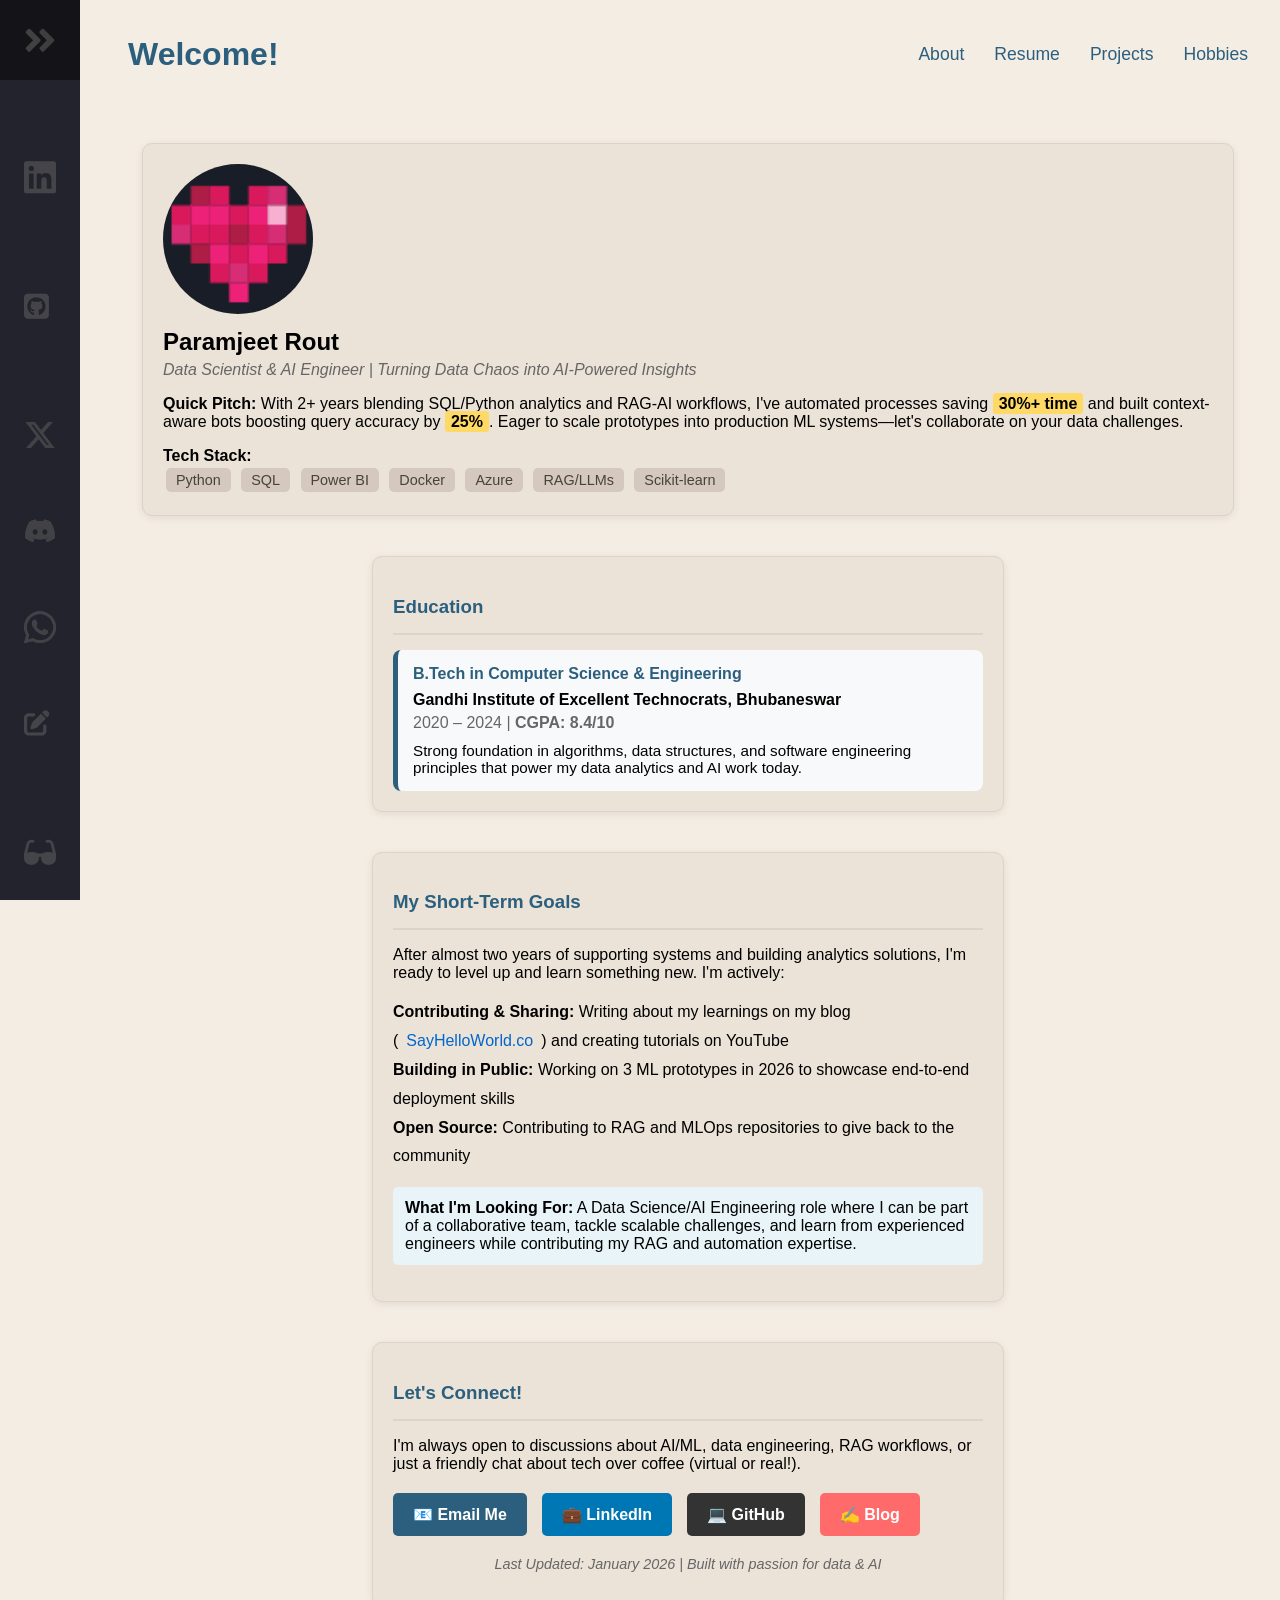
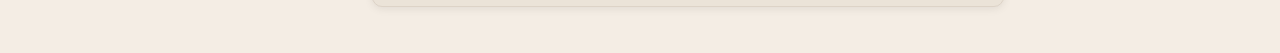
==== index.html @ 884d09ef "new" ====
<!DOCTYPE html>
<html lang="en">
<head>
  <meta name="viewport" content="width=device-width, initial-scale=1.0" />
  <meta charset="UTF-8">
  <title>Paramjeet Rout - Data Scientist & AI Engineer</title>
  <script defer src="theme.js"></script>
  <link rel="stylesheet" href="style.css" />
  <link href="https://fonts.googleapis.com/css?family=Open+Sans:300,400,700&display=swap" rel="stylesheet" />
</head>

<body>
  <nav class="navbar">
    <ul class="navbar-nav">
      <li class="logo">
        <a href="mailto:routparamjeet@gmail.com" target="_blank" class="nav-link">
          <span class="link-text logo-text">Paramj</span>
          <svg aria-hidden="true" focusable="false" data-prefix="fad" data-icon="angle-double-right" role="img" xmlns="http://www.w3.org/2000/svg" viewBox="0 0 448 512" class="svg-inline--fa fa-angle-double-right fa-w-14 fa-5x">
            <g class="fa-group">
              <path fill="currentColor" d="M224 273L88.37 409a23.78 23.78 0 0 1-33.8 0L32 386.36a23.94 23.94 0 0 1 0-33.89l96.13-96.37L32 159.73a23.94 23.94 0 0 1 0-33.89l22.44-22.79a23.78 23.78 0 0 1 33.8 0L223.88 239a23.94 23.94 0 0 1 .1 34z" class="fa-secondary"></path>
              <path fill="currentColor" d="M415.89 273L280.34 409a23.77 23.77 0 0 1-33.79 0L224 386.26a23.94 23.94 0 0 1 0-33.89L320.11 256l-96-96.47a23.94 23.94 0 0 1 0-33.89l22.52-22.59a23.77 23.77 0 0 1 33.79 0L416 239a24 24 0 0 1-.11 34z" class="fa-primary"></path>
            </g>
          </svg>
        </a>
      </li>

      <li class="nav-item">
        <a href="https://www.linkedin.com/in/paramjeet-rout2026/" target="_blank" class="nav-link">
          <svg aria-hidden="true" focusable="false" data-prefix="fad" data-icon="cat" role="img" xmlns="http://www.w3.org/2000/svg" viewBox="0 0 448 512" class="svg-inline--fa fa-cat fa-w-16 fa-5x">
            <g class="fa-group">
              <path fill="currentColor" d="M416 32H31.9C14.3 32 0 46.5 0 64.3v383.4C0 465.5 14.3 480 31.9 480H416c17.6 0 32-14.5 32-32.3V64.3c0-17.8-14.4-32.3-32-32.3zM135.4 416H69V202.2h66.5V416zm-33.2-243c-21.3 0-38.5-17.3-38.5-38.5S80.9 96 102.2 96c21.2 0 38.5 17.3 38.5 38.5 0 21.3-17.2 38.5-38.5 38.5zm282.1 243h-66.4V312c0-24.8-.5-56.7-34.5-56.7-34.6 0-39.9 27-39.9 54.9V416h-66.4V202.2h63.7v29.2h.9c8.9-16.8 30.6-34.5 62.9-34.5 67.2 0 79.7 44.3 79.7 101.9V416z" class="fa-secondary"></path>
            </g>
          </svg>
          <span class="link-text">LinkedIn</span>
        </a>
      </li>

      <li class="nav-item">
        <a href="https://github.com/routparam12" target="_blank" class="nav-link">
          <svg aria-hidden="true" focusable="false" data-prefix="fad" data-icon="alien-monster" role="img" xmlns="http://www.w3.org/2000/svg" viewBox="0 0 576 512" class="svg-inline--fa fa-alien-monster fa-w-18 fa-5x">
            <g class="fa-group">
              <path fill="currentColor" d="M448 96c0-35.3-28.7-64-64-64H64C28.7 32 0 60.7 0 96V416c0 35.3 28.7 64 64 64H384c35.3 0 64-28.7 64-64V96zM265.8 407.7c0-1.8 0-6 .1-11.6c.1-11.4 .1-28.8 .1-43.7c0-15.6-5.2-25.5-11.3-30.7c37-4.1 76-9.2 76-73.1c0-18.2-6.5-27.3-17.1-39c1.7-4.3 7.4-22-1.7-45c-13.9-4.3-45.7 17.9-45.7 17.9c-13.2-3.7-27.5-5.6-41.6-5.6s-28.4 1.9-41.6 5.6c0 0-31.8-22.2-45.7-17.9c-9.1 22.9-3.5 40.6-1.7 45c-10.6 11.7-15.6 20.8-15.6 39c0 63.6 37.3 69 74.3 73.1c-4.8 4.3-9.1 11.7-10.6 22.3c-9.5 4.3-33.8 11.7-48.3-13.9c-9.1-15.8-25.5-17.1-25.5-17.1c-16.2-.2-1.1 10.2-1.1 10.2c10.8 5 18.4 24.2 18.4 24.2c9.7 29.7 56.1 19.7 56.1 19.7c0 9 .1 21.7 .1 30.6c0 4.8 .1 8.6 .1 10c0 4.3-3 9.5-11.5 8C106 393.6 59.8 330.8 59.8 257.4c0-91.8 70.2-161.5 162-161.5s166.2 69.7 166.2 161.5c.1 73.4-44.7 136.3-110.7 158.3c-8.4 1.5-11.5-3.7-11.5-8z" class="fa-secondary"></path>
            </g>
          </svg>
          <span class="link-text">Github</span>
        </a>
      </li>

      <li class="nav-item">
        <a href="https://twitter.com/Paramjeer_r" target="_blank" class="nav-link">
          <svg aria-hidden="true" focusable="false" role="img" xmlns="http://www.w3.org/2000/svg" viewBox="0 0 512 512" class="svg-inline--fa fa-w-16 fa-5x">
            <g class="fa-group">
              <path fill="currentColor" d="M389.2 48h70.6L305.6 224.2 487 464H345L233.7 318.6 106.5 464H35.8L200.7 275.5 26.8 48H172.4L272.9 180.9 389.2 48zM364.4 421.8h39.1L151.1 88h-42L364.4 421.8z" class="fa-secondary"></path>
              <path fill="currentColor" d="M389.2 48h70.6L305.6 224.2 487 464H345L233.7 318.6 106.5 464H35.8L200.7 275.5 26.8 48H172.4L272.9 180.9 389.2 48zM364.4 421.8h39.1L151.1 88h-42L364.4 421.8z" class="fa-primary"></path>
            </g>
          </svg>
          <span class="link-text">X</span>
        </a>
      </li>

      <li class="nav-item">
        <a href="https://discord.com/users/YOUR_DISCORD_ID" target="_blank" class="nav-link">
          <svg aria-hidden="true" focusable="false" role="img" xmlns="http://www.w3.org/2000/svg" viewBox="0 0 640 512" class="svg-inline--fa fa-w-20 fa-5x">
            <g class="fa-group">
              <path fill="currentColor" d="M524.531,69.836a1.5,1.5,0,0,0-.764-.7A485.065,485.065,0,0,0,404.081,32.03a1.816,1.816,0,0,0-1.923.91,337.461,337.461,0,0,0-14.9,30.6,447.848,447.848,0,0,0-134.426,0,309.541,309.541,0,0,0-15.135-30.6,1.89,1.89,0,0,0-1.924-.91A483.689,483.689,0,0,0,116.085,69.137a1.712,1.712,0,0,0-.788.676C39.068,183.651,18.186,294.69,28.43,404.354a2.016,2.016,0,0,0,.765,1.375A487.666,487.666,0,0,0,176.02,479.918a1.9,1.9,0,0,0,2.063-.676A348.2,348.2,0,0,0,208.12,430.4a1.86,1.86,0,0,0-1.019-2.588,321.173,321.173,0,0,1-45.868-21.853,1.885,1.885,0,0,1-.185-3.126c3.082-2.309,6.166-4.711,9.109-7.137a1.819,1.819,0,0,1,1.9-.256c96.229,43.917,200.41,43.917,295.5,0a1.812,1.812,0,0,1,1.924.233c2.944,2.426,6.027,4.851,9.132,7.16a1.884,1.884,0,0,1-.162,3.126,301.407,301.407,0,0,1-45.89,21.83,1.875,1.875,0,0,0-1,2.611,391.055,391.055,0,0,0,30.014,48.815,1.864,1.864,0,0,0,2.063.7A486.048,486.048,0,0,0,610.7,405.729a1.882,1.882,0,0,0,.765-1.352C623.729,277.594,590.933,167.465,524.531,69.836ZM222.491,337.58c-28.972,0-52.844-26.587-52.844-59.239S193.056,219.1,222.491,219.1c29.665,0,53.306,26.82,52.843,59.239C275.334,310.993,251.924,337.58,222.491,337.58Zm195.38,0c-28.971,0-52.843-26.587-52.843-59.239S388.437,219.1,417.871,219.1c29.667,0,53.307,26.82,52.844,59.239C470.715,310.993,447.538,337.58,417.871,337.58Z" class="fa-secondary"></path>
              <path fill="currentColor" d="M524.531,69.836a1.5,1.5,0,0,0-.764-.7A485.065,485.065,0,0,0,404.081,32.03a1.816,1.816,0,0,0-1.923.91,337.461,337.461,0,0,0-14.9,30.6,447.848,447.848,0,0,0-134.426,0,309.541,309.541,0,0,0-15.135-30.6,1.89,1.89,0,0,0-1.924-.91A483.689,483.689,0,0,0,116.085,69.137a1.712,1.712,0,0,0-.788.676C39.068,183.651,18.186,294.69,28.43,404.354a2.016,2.016,0,0,0,.765,1.375A487.666,487.666,0,0,0,176.02,479.918a1.9,1.9,0,0,0,2.063-.676A348.2,348.2,0,0,0,208.12,430.4a1.86,1.86,0,0,0-1.019-2.588,321.173,321.173,0,0,1-45.868-21.853,1.885,1.885,0,0,1-.185-3.126c3.082-2.309,6.166-4.711,9.109-7.137a1.819,1.819,0,0,1,1.9-.256c96.229,43.917,200.41,43.917,295.5,0a1.812,1.812,0,0,1,1.924.233c2.944,2.426,6.027,4.851,9.132,7.16a1.884,1.884,0,0,1-.162,3.126,301.407,301.407,0,0,1-45.89,21.83,1.875,1.875,0,0,0-1,2.611,391.055,391.055,0,0,0,30.014,48.815,1.864,1.864,0,0,0,2.063.7A486.048,486.048,0,0,0,610.7,405.729a1.882,1.882,0,0,0,.765-1.352C623.729,277.594,590.933,167.465,524.531,69.836ZM222.491,337.58c-28.972,0-52.844-26.587-52.844-59.239S193.056,219.1,222.491,219.1c29.665,0,53.306,26.82,52.843,59.239C275.334,310.993,251.924,337.58,222.491,337.58Zm195.38,0c-28.971,0-52.843-26.587-52.843-59.239S388.437,219.1,417.871,219.1c29.667,0,53.307,26.82,52.844,59.239C470.715,310.993,447.538,337.58,417.871,337.58Z" class="fa-primary"></path>
            </g>
          </svg>
          <span class="link-text">Discord</span>
        </a>
      </li>

       <li class="nav-item">
        <a href="https://wa.me/919337718142" target="_blank" class="nav-link">
          <svg aria-hidden="true" focusable="false" role="img" xmlns="http://www.w3.org/2000/svg" viewBox="0 0 448 512" class="svg-inline--fa fa-w-14 fa-5x">
            <g class="fa-group">
              <path fill="currentColor" d="M380.9 97.1C339 55.1 283.2 32 223.9 32c-122.4 0-222 99.6-222 222 0 39.1 10.2 77.3 29.6 111L0 480l117.7-30.9c32.4 17.7 68.9 27 106.1 27h.1c122.3 0 224.1-99.6 224.1-222 0-59.3-25.2-115-67.1-157zm-157 341.6c-33.2 0-65.7-8.9-94-25.7l-6.7-4-69.8 18.3L72 359.2l-4.4-7c-18.5-29.4-28.2-63.3-28.2-98.2 0-101.7 82.8-184.5 184.6-184.5 49.3 0 95.6 19.2 130.4 54.1 34.8 34.9 56.2 81.2 56.1 130.5 0 101.8-84.9 184.6-186.6 184.6zm101.2-138.2c-5.5-2.8-32.8-16.2-37.9-18-5.1-1.9-8.8-2.8-12.5 2.8-3.7 5.6-14.3 18-17.6 21.8-3.2 3.7-6.5 4.2-12 1.4-32.6-16.3-54-29.1-75.5-66-5.7-9.8 5.7-9.1 16.3-30.3 1.8-3.7.9-6.9-.5-9.7-1.4-2.8-12.5-30.1-17.1-41.2-4.5-10.8-9.1-9.3-12.5-9.5-3.2-.2-6.9-.2-10.6-.2-3.7 0-9.7 1.4-14.8 6.9-5.1 5.6-19.4 19-19.4 46.3 0 27.3 19.9 53.7 22.6 57.4 2.8 3.7 39.1 59.7 94.8 83.8 35.2 15.2 49 16.5 66.6 13.9 10.7-1.6 32.8-13.4 37.4-26.4 4.6-13 4.6-24.1 3.2-26.4-1.3-2.5-5-3.9-10.5-6.6z" class="fa-secondary"></path>
              <path fill="currentColor" d="M380.9 97.1C339 55.1 283.2 32 223.9 32c-122.4 0-222 99.6-222 222 0 39.1 10.2 77.3 29.6 111L0 480l117.7-30.9c32.4 17.7 68.9 27 106.1 27h.1c122.3 0 224.1-99.6 224.1-222 0-59.3-25.2-115-67.1-157zm-157 341.6c-33.2 0-65.7-8.9-94-25.7l-6.7-4-69.8 18.3L72 359.2l-4.4-7c-18.5-29.4-28.2-63.3-28.2-98.2 0-101.7 82.8-184.5 184.6-184.5 49.3 0 95.6 19.2 130.4 54.1 34.8 34.9 56.2 81.2 56.1 130.5 0 101.8-84.9 184.6-186.6 184.6zm101.2-138.2c-5.5-2.8-32.8-16.2-37.9-18-5.1-1.9-8.8-2.8-12.5 2.8-3.7 5.6-14.3 18-17.6 21.8-3.2 3.7-6.5 4.2-12 1.4-32.6-16.3-54-29.1-75.5-66-5.7-9.8 5.7-9.1 16.3-30.3 1.8-3.7.9-6.9-.5-9.7-1.4-2.8-12.5-30.1-17.1-41.2-4.5-10.8-9.1-9.3-12.5-9.5-3.2-.2-6.9-.2-10.6-.2-3.7 0-9.7 1.4-14.8 6.9-5.1 5.6-19.4 19-19.4 46.3 0 27.3 19.9 53.7 22.6 57.4 2.8 3.7 39.1 59.7 94.8 83.8 35.2 15.2 49 16.5 66.6 13.9 10.7-1.6 32.8-13.4 37.4-26.4 4.6-13 4.6-24.1 3.2-26.4-1.3-2.5-5-3.9-10.5-6.6z" class="fa-primary"></path>
            </g>
          </svg>
          <span class="link-text">WhatsApp</span>
        </a>
      </li>
      <!--
      <li class="nav-item">
        <a href="https://www.facebook.com/profile.php?id=100068239310730" target="_blank" class="nav-link">
          <svg aria-hidden="true" focusable="false" data-prefix="fad" data-icon="space-shuttle" role="img" xmlns="http://www.w3.org/2000/svg" viewBox="0 0 640 512" class="svg-inline--fa fa-space-shuttle fa-w-20 fa-5x">
            <g class="fa-group">
              <path fill="currentColor" d="M512 256C512 114.6 397.4 0 256 0S0 114.6 0 256C0 376 82.7 476.8 194.2 504.5V334.2H141.4V256h52.8V222.3c0-87.1 39.4-127.5 125-127.5c16.2 0 44.2 3.2 55.7 6.4V172c-6-.6-16.5-1-29.6-1c-42 0-58.2 15.9-58.2 57.2V256h83.6l-14.4 78.2H287V510.1C413.8 494.8 512 386.9 512 256h0z" class="fa-secondary"></path>
            </g>
          </svg>
          <span class="link-text">Facebook</span>
        </a>
      </li> -->

      <li class="nav-item">
        <a href="https://sayhelloworld.co" target="_blank" class="nav-link">
          <svg aria-hidden="true" focusable="false" data-prefix="fad" role="img" xmlns="http://www.w3.org/2000/svg" viewBox="0 0 640 512" class="svg-inline--fa fa-laptop fa-w-20 fa-5x">
            <g class="fa-group">
              <path fill="currentColor" d="M471.6 21.7c-21.9-21.9-57.3-21.9-79.2 0L362.3 51.7l97.9 97.9 30.1-30.1c21.9-21.9 21.9-57.3 0-79.2L471.6 21.7zm-299.2 220c-6.1 6.1-10.8 13.6-13.5 21.9l-29.6 88.8c-2.9 8.6-.6 18.1 5.8 24.6s15.9 8.7 24.6 5.8l88.8-29.6c8.2-2.7 15.7-7.4 21.9-13.5L437.7 172.3 339.7 74.3 172.4 241.7zM96 64C43 64 0 107 0 160V416c0 53 43 96 96 96H352c53 0 96-43 96-96V320c0-17.7-14.3-32-32-32s-32 14.3-32 32v96c0 17.7-14.3 32-32 32H96c-17.7 0-32-14.3-32-32V160c0-17.7 14.3-32 32-32h96c17.7 0 32-14.3 32-32s-14.3-32-32-32H96z" class="fa-secondary"></path>
            </g>
          </svg>
          <span class="link-text">Blog</span>
        </a>
      </li>

      <li class="nav-item" id="themeButton">
        <a href="#" class="nav-link">
          <svg class="theme-icon" id="lightIcon" aria-hidden="true" focusable="false" data-prefix="fad" data-icon="moon-stars" role="img" xmlns="http://www.w3.org/2000/svg" viewBox="0 0 512 512" class="svg-inline--fa fa-moon-stars fa-w-16 fa-7x">
            <g class="fa-group">
              <path fill="currentColor" d="M320 32L304 0l-16 32-32 16 32 16 16 32 16-32 32-16zm138.7 149.3L432 128l-26.7 53.3L352 208l53.3 26.7L432 288l26.7-53.3L512 208z" class="fa-secondary"></path>
              <path fill="currentColor" d="M332.2 426.4c8.1-1.6 13.9 8 8.6 14.5a191.18 191.18 0 0 1-149 71.1C85.8 512 0 426 0 320c0-120 108.7-210.6 227-188.8 8.2 1.6 10.1 12.6 2.8 16.7a150.3 150.3 0 0 0-76.1 130.8c0 94 85.4 165.4 178.5 147.7z" class="fa-primary"></path>
            </g>
          </svg>
          <svg class="theme-icon" id="solarIcon" aria-hidden="true" focusable="false" data-prefix="fad" data-icon="sun" role="img" xmlns="http://www.w3.org/2000/svg" viewBox="0 0 512 512" class="svg-inline--fa fa-sun fa-w-16 fa-7x">
            <g class="fa-group">
              <path fill="currentColor" d="M502.42 240.5l-94.7-47.3 33.5-100.4c4.5-13.6-8.4-26.5-21.9-21.9l-100.4 33.5-47.41-94.8a17.31 17.31 0 0 0-31 0l-47.3 94.7L92.7 70.8c-13.6-4.5-26.5 8.4-21.9 21.9l33.5 100.4-94.7 47.4a17.31 17.31 0 0 0 0 31l94.7 47.3-33.5 100.5c-4.5 13.6 8.4 26.5 21.9 21.9l100.41-33.5 47.3 94.7a17.31 17.31 0 0 0 31 0l47.31-94.7 100.4 33.5c13.6 4.5 26.5-8.4 21.9-21.9l-33.5-100.4 94.7-47.3a17.33 17.33 0 0 0 .2-31.1zm-155.9 106c-49.91 49.9-131.11 49.9-181 0a128.13 128.13 0 0 1 0-181c49.9-49.9 131.1-49.9 181 0a128.13 128.13 0 0 1 0 181z" class="fa-secondary"></path>
              <path fill="currentColor" d="M352 256a96 96 0 1 1-96-96 96.15 96.15 0 0 1 96 96z" class="fa-primary"></path>
            </g>
          </svg>
          <svg class="theme-icon" id="darkIcon" aria-hidden="true" focusable="false" data-prefix="fad" data-icon="sunglasses" role="img" xmlns="http://www.w3.org/2000/svg" viewBox="0 0 576 512" class="svg-inline--fa fa-sunglasses fa-w-18 fa-7x">
            <g class="fa-group">
              <path fill="currentColor" d="M574.09 280.38L528.75 98.66a87.94 87.94 0 0 0-113.19-62.14l-15.25 5.08a16 16 0 0 0-10.12 20.25L395.25 77a16 16 0 0 0 20.22 10.13l13.19-4.39c10.87-3.63 23-3.57 33.15 1.73a39.59 39.59 0 0 1 20.38 25.81l38.47 153.83a276.7 276.7 0 0 0-81.22-12.47c-34.75 0-74 7-114.85 26.75h-73.18c-40.85-19.75-80.07-26.75-114.85-26.75a276.75 276.75 0 0 0-81.22 12.45l38.47-153.8a39.61 39.61 0 0 1 20.38-25.82c10.15-5.29 22.28-5.34 33.15-1.73l13.16 4.39A16 16 0 0 0 180.75 77l5.06-15.19a16 16 0 0 0-10.12-20.21l-15.25-5.08A87.95 87.95 0 0 0 47.25 98.65L1.91 280.38A75.35 75.35 0 0 0 0 295.86v70.25C0 429 51.59 480 115.19 480h37.12c60.28 0 110.38-45.94 114.88-105.37l2.93-38.63h35.76l2.93 38.63c4.5 59.43 54.6 105.37 114.88 105.37h37.12C524.41 480 576 429 576 366.13v-70.25a62.67 62.67 0 0 0-1.91-15.5z" class="fa-secondary"></path>
            </g>
          </svg>
          <span class="link-text">Themify</span>
        </a>
      </li>
    </ul>
  </nav>

  <main>
    <!-- Header with Welcome and Navigation -->
    <header class="main-header">
      <h1 class="welcome-text">Welcome!</h1>
      <nav class="top-nav">
        <a href="about.html" class="nav-item">About</a>
        <a href="#" onclick="openResumeModal()" class="nav-item">Resume</a>
        <a href="projects.html" class="nav-item">Projects</a>
        <a href="hobbies.html" class="nav-item">Hobbies</a>
      </nav>
    </header>

    <!-- Resume Modal -->
    <div id="resumeModal" class="resume-modal" style="display: none;">
      <div class="resume-modal-content">
        <div class="resume-modal-header">
          <span class="resume-close" onclick="closeResumeModal()">&times;</span>
          <a href="https://drive.google.com/uc?export=download&id=1zXPRPksARLKzuz7do5ZcdsO3J_9XZcLr" class="resume-download-btn" download>
            📥 Download Resume
          </a>
        </div>
        <iframe src="https://drive.google.com/file/d/1zXPRPksARLKzuz7do5ZcdsO3J_9XZcLr/preview" class="resume-iframe"></iframe>
      </div>
    </div>

    <style>
      body {
        font-family: 'Arial', sans-serif;
        margin: 0;
        padding: 0;
        background-color: #f4ede4;
      }
  
      .container {
        display: flex;
        flex-wrap: wrap;
        justify-content: center;
        gap: 20px;
        padding: 20px;
      }
  
      .sub-container {
        flex: 1 1 45%;
        max-width: 590px;
        background-color: #ebe3d8;
        border-radius: 10px;
        box-shadow: 0 2px 8px rgba(0, 0, 0, 0.08);
        margin: 10px;
        padding: 20px;
        border: 1px solid #ddd3c7;
        transition: all 0.3s ease;
      }

      .sub-container:hover {
        box-shadow: 0 8px 20px rgba(0, 0, 0, 0.12);
        transform: translateY(-3px);
      }

      .sub-container.full-width {
        flex: 1 1 100%;
        max-width: 100%;
      }
  
      .profile-container {
        text-align: left;
      }
  
      .profile-img {
        border-radius: 50%;
        width: 150px;
        height: 150px;
        object-fit: cover;
        margin-right: 20px;
      }
  
      .profile-name {
        margin-top: 10px;
        font-size: 1.5em;
        font-weight: bold;
      }

      .profile-tagline {
        font-style: italic;
        color: #666;
        margin-top: 5px;
      }

      .tech-badge {
        display: inline-block;
        background-color: #d4c9bc;
        padding: 4px 10px;
        margin: 3px;
        border-radius: 5px;
        font-size: 0.9em;
        color: #4a4237;
      }

      .metric-highlight {
        background-color: #ffd966;
        padding: 2px 6px;
        border-radius: 3px;
        font-weight: bold;
      }

      .project-link {
        color: #0066cc;
        text-decoration: none;
        margin: 0 8px;
      }

      .project-link:hover {
        text-decoration: underline;
      }
  
      .knowledge-container {
        margin-top: 30px;
      }
  
      .social-links {
        margin-top: 20px;
      }
  
      .social-link {
        display: inline-block;
        margin-right: 15px;
      }
  
      .social-link img {
        width: 30px;
        height: 30px;
        object-fit: cover;
      }

      hr {
        border: none;
        border-top: 2px solid #ddd3c7;
        margin: 15px 0;
      }

      h3 {
        color: #2c5f7e;
        margin-bottom: 10px;
      }

      /* Header with Welcome and Navigation */
      .main-header {
        display: flex;
        justify-content: space-between;
        align-items: center;
        padding: 20px 1rem;
        margin-bottom: 20px;
        flex-wrap: wrap;
      }

      .welcome-text {
        margin: 0;
        font-size: 2em;
        color: #2c5f7e;
        font-weight: 700;
      }

      .top-nav {
        display: flex;
        gap: 30px;
        align-items: center;
        flex-wrap: wrap;
      }

      .nav-item {
        color: #2c5f7e;
        text-decoration: none;
        font-size: 1.1em;
        font-weight: 500;
        padding: 8px 0;
        position: relative;
        transition: color 0.3s ease;
      }

      .nav-item:hover {
        color: #1a4a6b;
      }

      .nav-item::after {
        content: '';
        position: absolute;
        bottom: 4px;
        left: 0;
        width: 0;
        height: 2px;
        background-color: #2c5f7e;
        transition: width 0.3s ease;
      }

      .nav-item:hover::after {
        width: 100%;
      }

      /* Responsive adjustments */
      @media only screen and (max-width: 768px) {
        .main-header {
          flex-direction: column;
          align-items: flex-start;
          gap: 15px;
        }

        .top-nav {
          width: 100%;
          justify-content: flex-start;
          gap: 20px;
        }

        .welcome-text {
          font-size: 1.5em;
        }
      }

      /* Resume Modal Styles */
      .resume-modal {
        position: fixed;
        z-index: 2000;
        left: 0;
        top: 0;
        width: 100%;
        height: 100%;
        background-color: rgba(0, 0, 0, 0.5);
        overflow: auto;
        display: flex;
        align-items: center;
        justify-content: center;
      }

      .resume-modal-content {
        background-color: white;
        padding: 20px;
        border-radius: 10px;
        width: 90%;
        max-width: 900px;
        height: 85vh;
        position: relative;
        box-shadow: 0 4px 6px rgba(0, 0, 0, 0.1);
        display: flex;
        flex-direction: column;
      }

      .resume-modal-header {
        display: flex;
        justify-content: space-between;
        align-items: center;
        margin-bottom: 15px;
        padding-bottom: 10px;
        border-bottom: 2px solid #e0e0e0;
      }

      .resume-close {
        position: relative;
        font-size: 28px;
        font-weight: bold;
        color: #2c5f7e;
        cursor: pointer;
        z-index: 2001;
        order: 2;
      }

      .resume-close:hover {
        color: #1a4a6b;
      }

      .resume-download-btn {
        background-color: #2c5f7e;
        color: white;
        padding: 10px 20px;
        border-radius: 5px;
        text-decoration: none;
        font-weight: 600;
        transition: background-color 0.3s ease;
        order: 1;
      }

      .resume-download-btn:hover {
        background-color: #1a4a6b;
      }

      .resume-iframe {
        width: 100%;
        flex: 1;
        border: none;
        border-radius: 5px;
      }
    </style>

    <div class="container">
  
      <!-- Hero Section -->
      <div class="sub-container full-width">
        <div class="profile-container">
          <img src="love.png" class="profile-img" alt="Paramjeet Rout">
          <div class="profile-name">Paramjeet Rout</div>
          <p class="profile-tagline">Data Scientist & AI Engineer | Turning Data Chaos into AI-Powered Insights</p>
          <p><strong>Quick Pitch:</strong> With 2+ years blending SQL/Python analytics and RAG-AI workflows, I've automated processes saving <span class="metric-highlight">30%+ time</span> and built context-aware bots boosting query accuracy by <span class="metric-highlight">25%</span>. Eager to scale prototypes into production ML systems—let's collaborate on your data challenges.</p>
          <div style="margin-top: 15px;">
            <strong>Tech Stack:</strong><br>
            <span class="tech-badge">Python</span>
            <span class="tech-badge">SQL</span>
            <span class="tech-badge">Power BI</span>
            <span class="tech-badge">Docker</span>
            <span class="tech-badge">Azure</span>
            <span class="tech-badge">RAG/LLMs</span>
            <span class="tech-badge">Scikit-learn</span>
          </div>
        </div>
      </div>

      <!-- Education -->
      <div class="sub-container">
        <h3>Education</h3>
        <hr>
        <div style="padding: 15px; background-color: #f8f9fa; border-radius: 8px; border-left: 5px solid #2c5f7e;">
          <h4 style="color: #2c5f7e; margin: 0 0 8px 0;">B.Tech in Computer Science & Engineering</h4>
          <p style="margin: 5px 0; font-weight: 600;">Gandhi Institute of Excellent Technocrats, Bhubaneswar</p>
          <p style="margin: 5px 0; color: #666;">2020 – 2024 | <strong>CGPA: 8.4/10</strong></p>
          <p style="margin: 10px 0 0 0; font-size: 0.95em;">Strong foundation in algorithms, data structures, and software engineering principles that power my data analytics and AI work today.</p>
        </div>
      </div>

      <!-- Short Term Goals -->
      <div class="sub-container">
        <h3>My Short-Term Goals</h3>
        <hr>
        <p>After almost two years of supporting systems and building analytics solutions, I'm ready to level up and learn something new. I'm actively:</p>
        <ul style="line-height: 1.8;">
          <li><strong>Contributing & Sharing:</strong> Writing about my learnings on my blog (<a href="https://sayhelloworld.co" target="_blank" class="project-link">SayHelloWorld.co</a>) and creating tutorials on YouTube</li>
          <li><strong>Building in Public:</strong> Working on 3 ML prototypes in 2026 to showcase end-to-end deployment skills</li>
          <li><strong>Open Source:</strong> Contributing to RAG and MLOps repositories to give back to the community</li>
        </ul>
        <p style="margin-top: 15px; padding: 12px; background-color: #e8f4f8; border-radius: 5px;">
          <strong>What I'm Looking For:</strong> A Data Science/AI Engineering role where I can be part of a collaborative team, tackle scalable challenges, and learn from experienced engineers while contributing my RAG and automation expertise.
        </p>
      </div>





      <!-- Contact/Connect Section - Moved to End -->
      <div class="sub-container">
        <h3>Let's Connect!</h3>
        <hr>
        <p>I'm always open to discussions about AI/ML, data engineering, RAG workflows, or just a friendly chat about tech over coffee (virtual or real!).</p>
        
        <div style="display: flex; flex-wrap: wrap; gap: 15px; margin-top: 20px;">
          <a href="mailto:routparamjeet@gmail.com" style="text-decoration: none;">
            <div style="padding: 12px 20px; background-color: #2c5f7e; color: white; border-radius: 5px; font-weight: 600;">
              📧 Email Me
            </div>
          </a>
          <a href="https://www.linkedin.com/in/paramjeet-rout2026/" target="_blank" style="text-decoration: none;">
            <div style="padding: 12px 20px; background-color: #0077b5; color: white; border-radius: 5px; font-weight: 600;">
              💼 LinkedIn
            </div>
          </a>
          <a href="https://github.com/routparam12" target="_blank" style="text-decoration: none;">
            <div style="padding: 12px 20px; background-color: #333; color: white; border-radius: 5px; font-weight: 600;">
              💻 GitHub
            </div>
          </a>
          <a href="https://sayhelloworld.co" target="_blank" style="text-decoration: none;">
            <div style="padding: 12px 20px; background-color: #ff6b6b; color: white; border-radius: 5px; font-weight: 600;">
              ✍️ Blog
            </div>
          </a>
        </div>
        
        <p style="margin-top: 20px; text-align: center; color: #666; font-size: 0.9em;">
          <em>Last Updated: January 2026 | Built with passion for data & AI</em>
        </p>
      </div>
    </div>
  
  </main>

  <script>
    function openResumeModal() {
      document.getElementById('resumeModal').style.display = 'flex';
      document.body.style.overflow = 'hidden';
    }

    function closeResumeModal() {
      document.getElementById('resumeModal').style.display = 'none';
      document.body.style.overflow = 'auto';
    }

    // Close modal when clicking outside of it
    window.onclick = function(event) {
      const modal = document.getElementById('resumeModal');
      if (event.target === modal) {
        closeResumeModal();
      }
    }
  </script>
</body>
</html>
---- style.css ----
:root {
  font-size: 16px;
  font-family: 'Open Sans';
  --text-primary: #b6b6b6;
  --text-secondary: #ececec;
  --bg-primary: #23232e;
  --bg-secondary: #141418;
  --transition-speed: 600ms;
}

body {
  color: black;
  background-color: #f4ede4; /* Claude.ai light tan/swan color */
  margin: 0;
  padding: 0;
}

body::-webkit-scrollbar {
  width: 0.25rem;
}

body::-webkit-scrollbar-track {
  background: #1e1e24;
}

body::-webkit-scrollbar-thumb {
  background: #6649b8;
}

main {
  margin-left: 5rem;
  padding: 1rem;
}

.navbar {
  position: fixed;
  background-color: var(--bg-primary);
  transition: width 600ms ease;
  overflow: scroll;
  z-index: 1000;
}

.navbar-nav {
  list-style: none;
  padding: 0;
  margin: 0;
  display: flex;
  flex-direction: column;
  align-items: center;
  height: 100%;
}

.navbar-nav > .nav-item {
  width: 100%;
}

.navbar-nav > .nav-item:nth-child(2),
.navbar-nav > .nav-item:nth-child(3),
.navbar-nav > .nav-item:nth-child(4) {
  margin-top: auto;
}

.top-nav .nav-item {
  width: auto;
}

.nav-item:last-child {
  margin-top: auto;
}

.nav-link {
  display: flex;
  align-items: center;
  height: 5rem;
  color: var(--text-primary);
  text-decoration: none;
  filter: grayscale(100%) opacity(0.7);
  transition: var(--transition-speed);
}

.nav-link:hover {
  filter: grayscale(0%) opacity(1);
  background: var(--bg-secondary);
  color: var(--text-secondary);
}

.link-text {
  display: none;
  margin-left: 1rem;
}

.nav-link svg {
  width: 2rem;
  min-width: 2rem;
  margin: 0 1.5rem;
}

.fa-primary {
  color: #1e5798;
}

.fa-secondary {
  color: #14609a;
}

.fa-primary,
.fa-secondary {
  transition: var(--transition-speed);
}

.logo {
  font-weight: bold;
  text-transform: uppercase;
  margin-bottom: 1rem;
  text-align: center;
  color: var(--text-secondary);
  background: var(--bg-secondary);
  font-size: 1.5rem;
  letter-spacing: 0.3ch;
  width: 100%;
}

.logo svg {
  transform: rotate(0deg);
  transition: var(--transition-speed);
}

.logo-text {
  display: inline;
  position: absolute;
  left: -999px;
  transition: var(--transition-speed);
}

.navbar:hover .logo svg {
  transform: rotate(-180deg);
}

/* Small screens */
@media only screen and (max-width: 600px) {
  .navbar {
    bottom: 0;
    width: 100vw;
    height: 5rem;
  }

  .logo {
    display: none;
  }

  .navbar-nav {
    flex-direction: row;
  }

  .nav-link {
    justify-content: center;
  }

  main {
    margin: 0;
    margin-bottom: 6rem; /* Add space for bottom navbar */
  }
}

/* Large screens */
@media only screen and (min-width: 600px) {
  .navbar {
    top: 0;
    width: 5rem;
    height: 100vh;
  }

  .navbar:hover {
    width: 16rem;
  }

  .navbar:hover .link-text {
    display: inline;
  }

  .navbar:hover .logo svg {
    margin-left: 11rem;
  }

  .navbar:hover .logo-text {
    left: 0px;
  }

  main {
    margin-left: 6rem; /* Add more space to prevent content cutoff */
  }
}

.dark {
  --text-primary: #b6b6b6;
  --text-secondary: #ececec;
  --bg-primary: #23232e;
  --bg-secondary: #141418;
}

.light {
  --text-primary: #1f1f1f;
  --text-secondary: #000000;
  --bg-primary: #ffffff;
  --bg-secondary: #e4e4e4;
}

.solar {
  --text-primary: #576e75;
  --text-secondary: #35535c;
  --bg-primary: #fdf6e3;
  --bg-secondary: #f5e5b8;
}

.theme-icon {
  display: none;
}

.dark #darkIcon {
  display: block;
}

.light #lightIcon {
  display: block;
}

.solar #solarIcon {
  display: block;
}

ul {
  padding: 0;
  list-style-type: none;
}
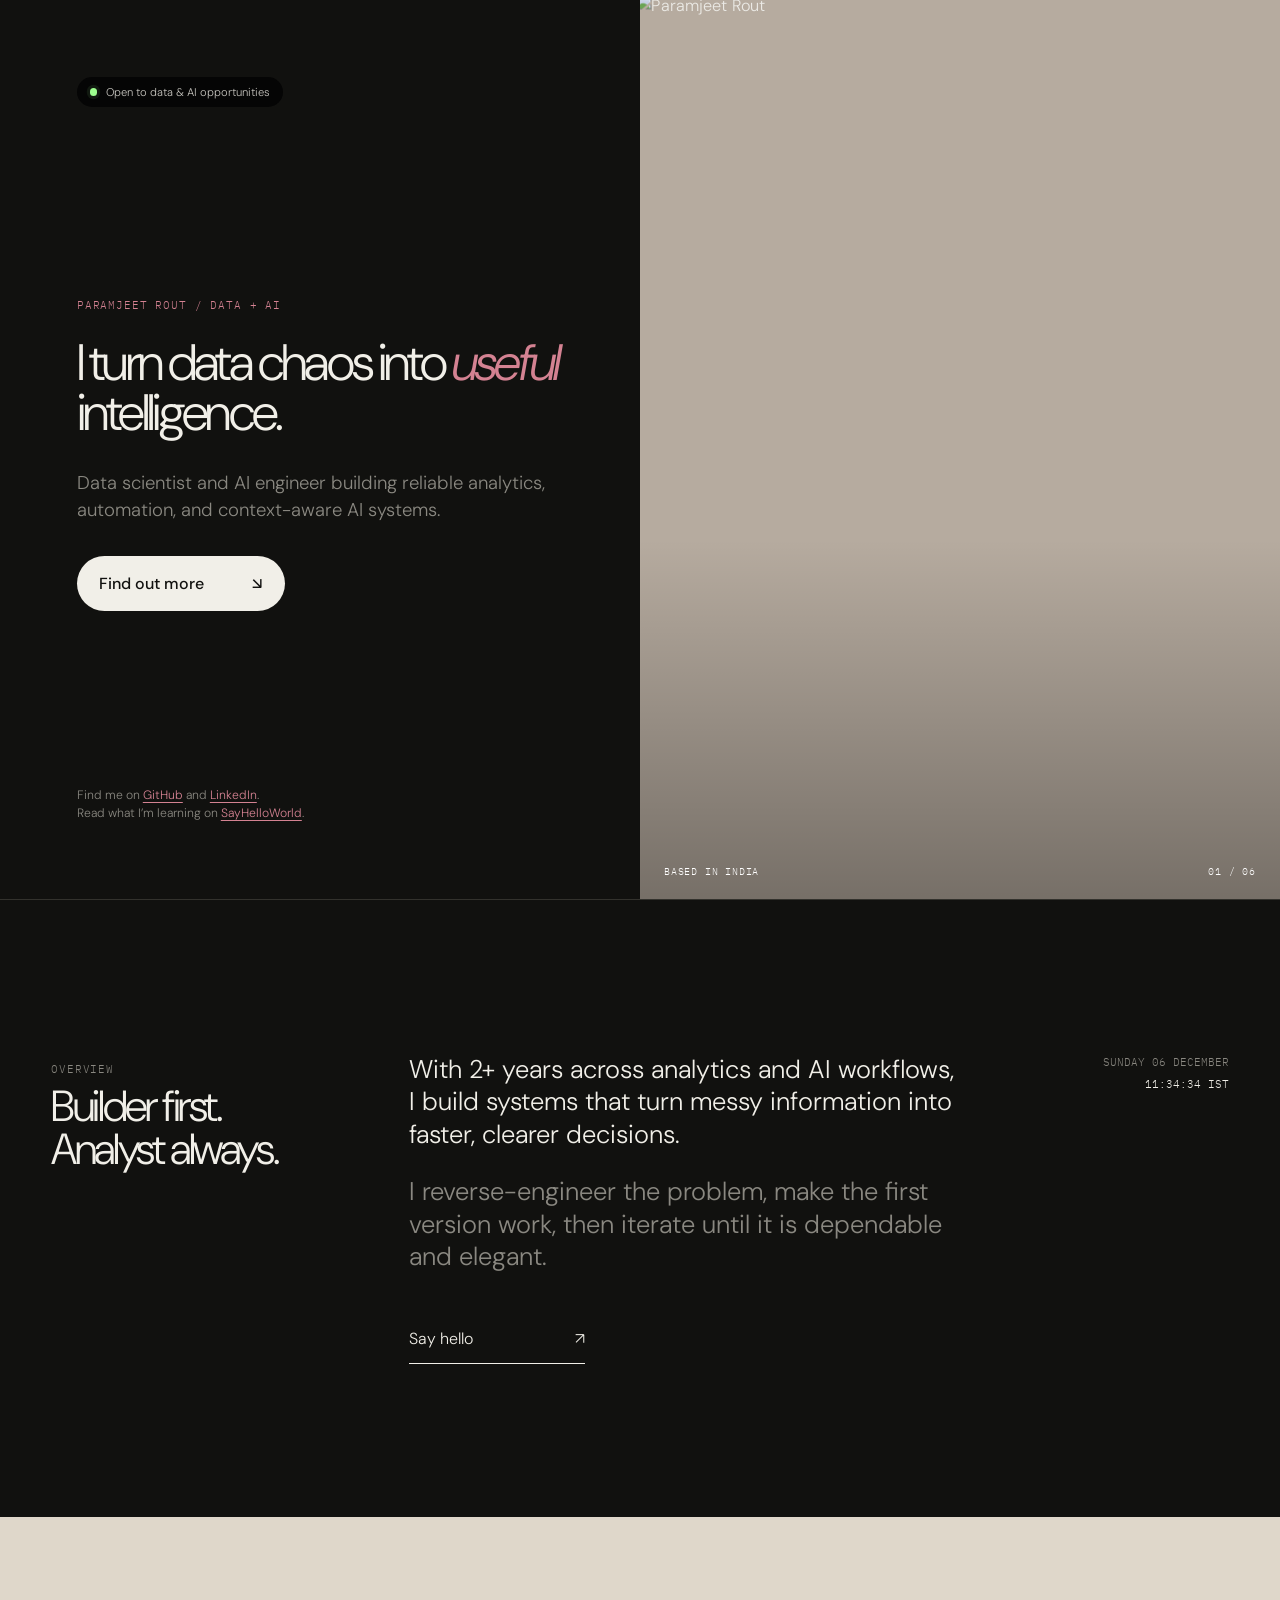
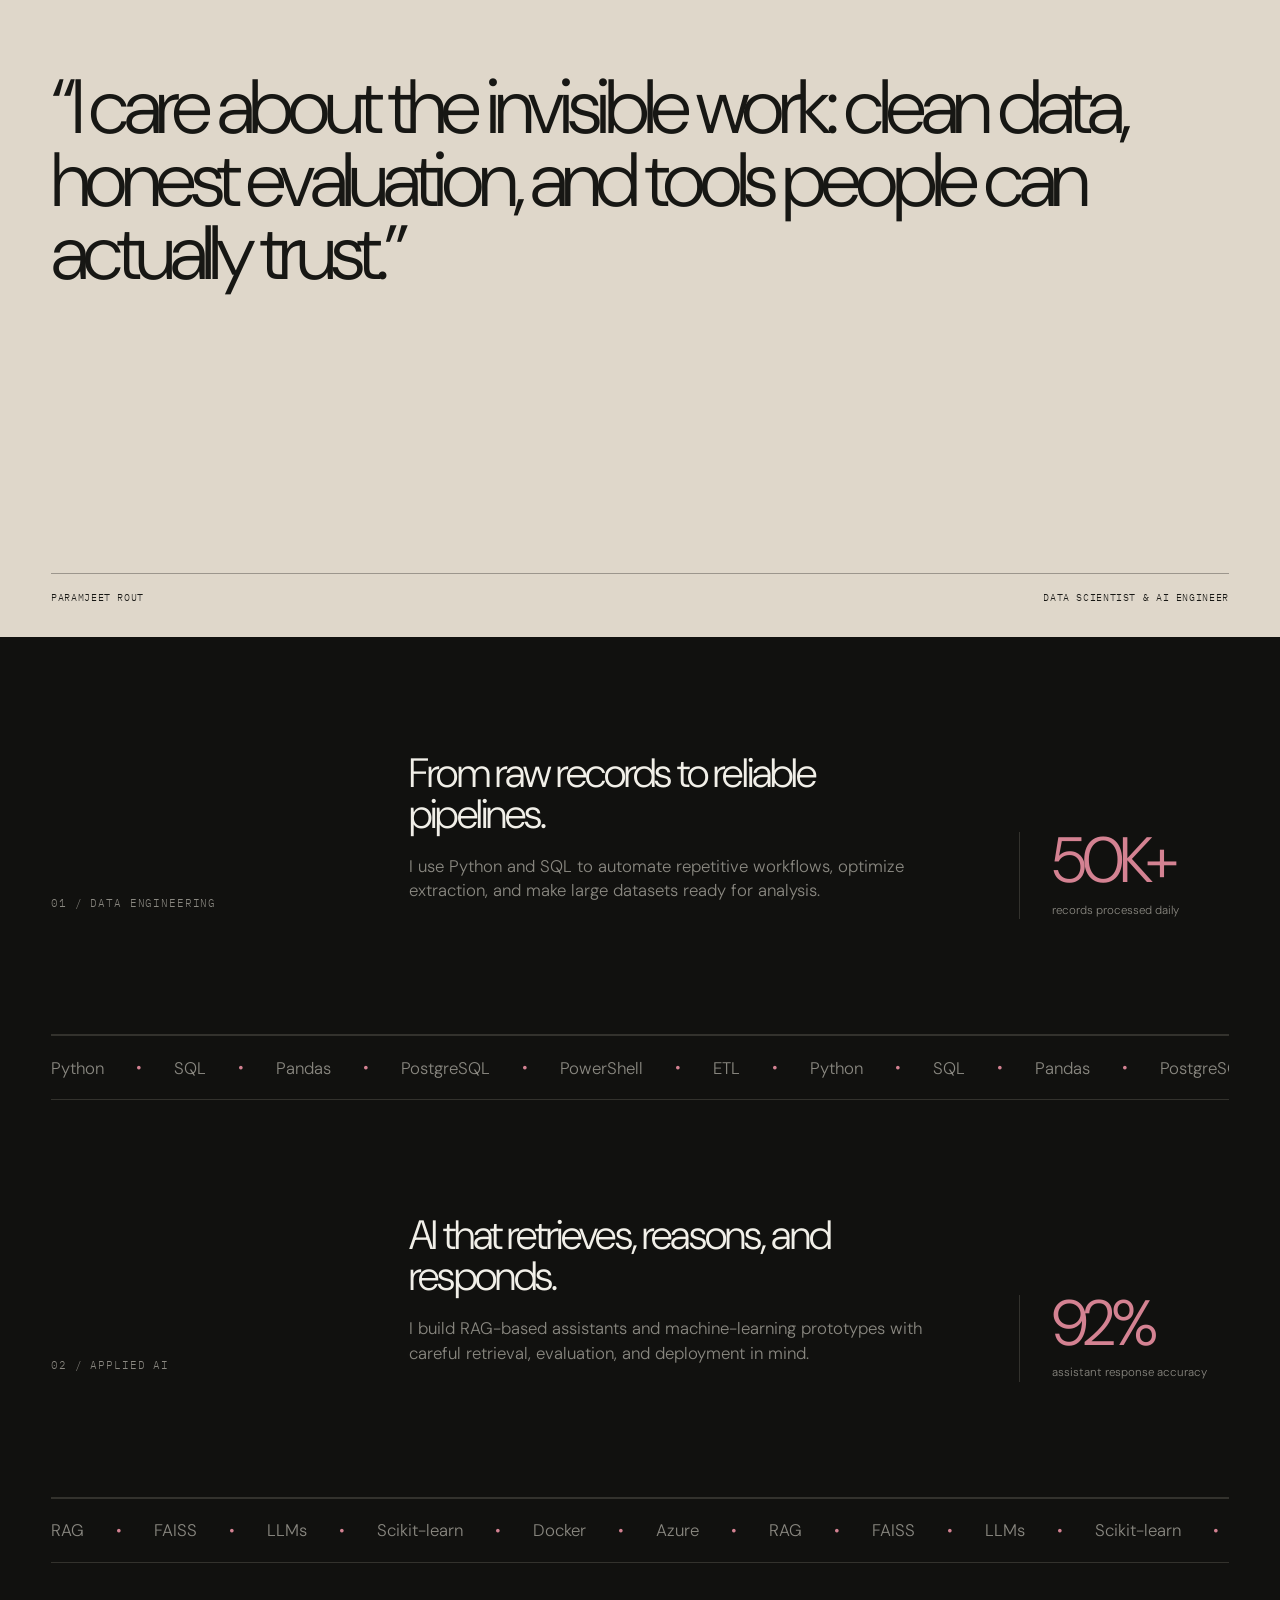
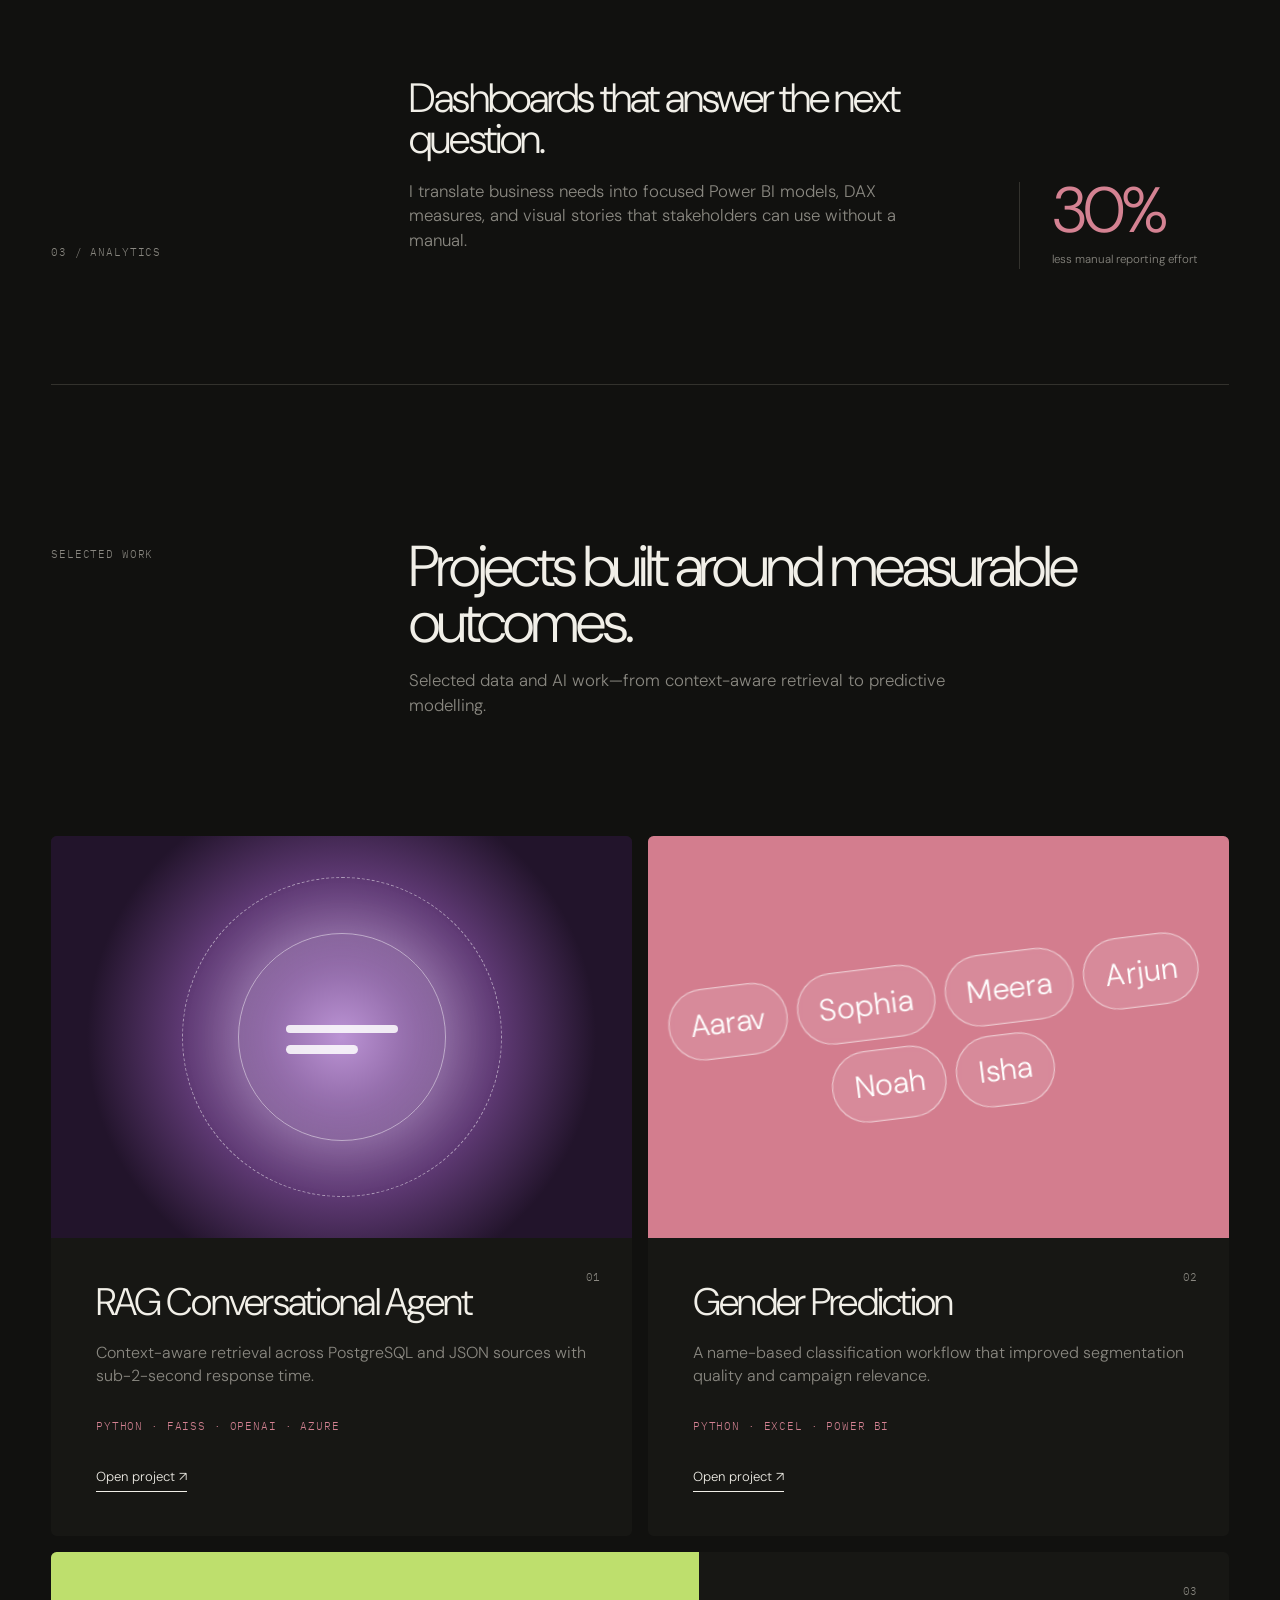
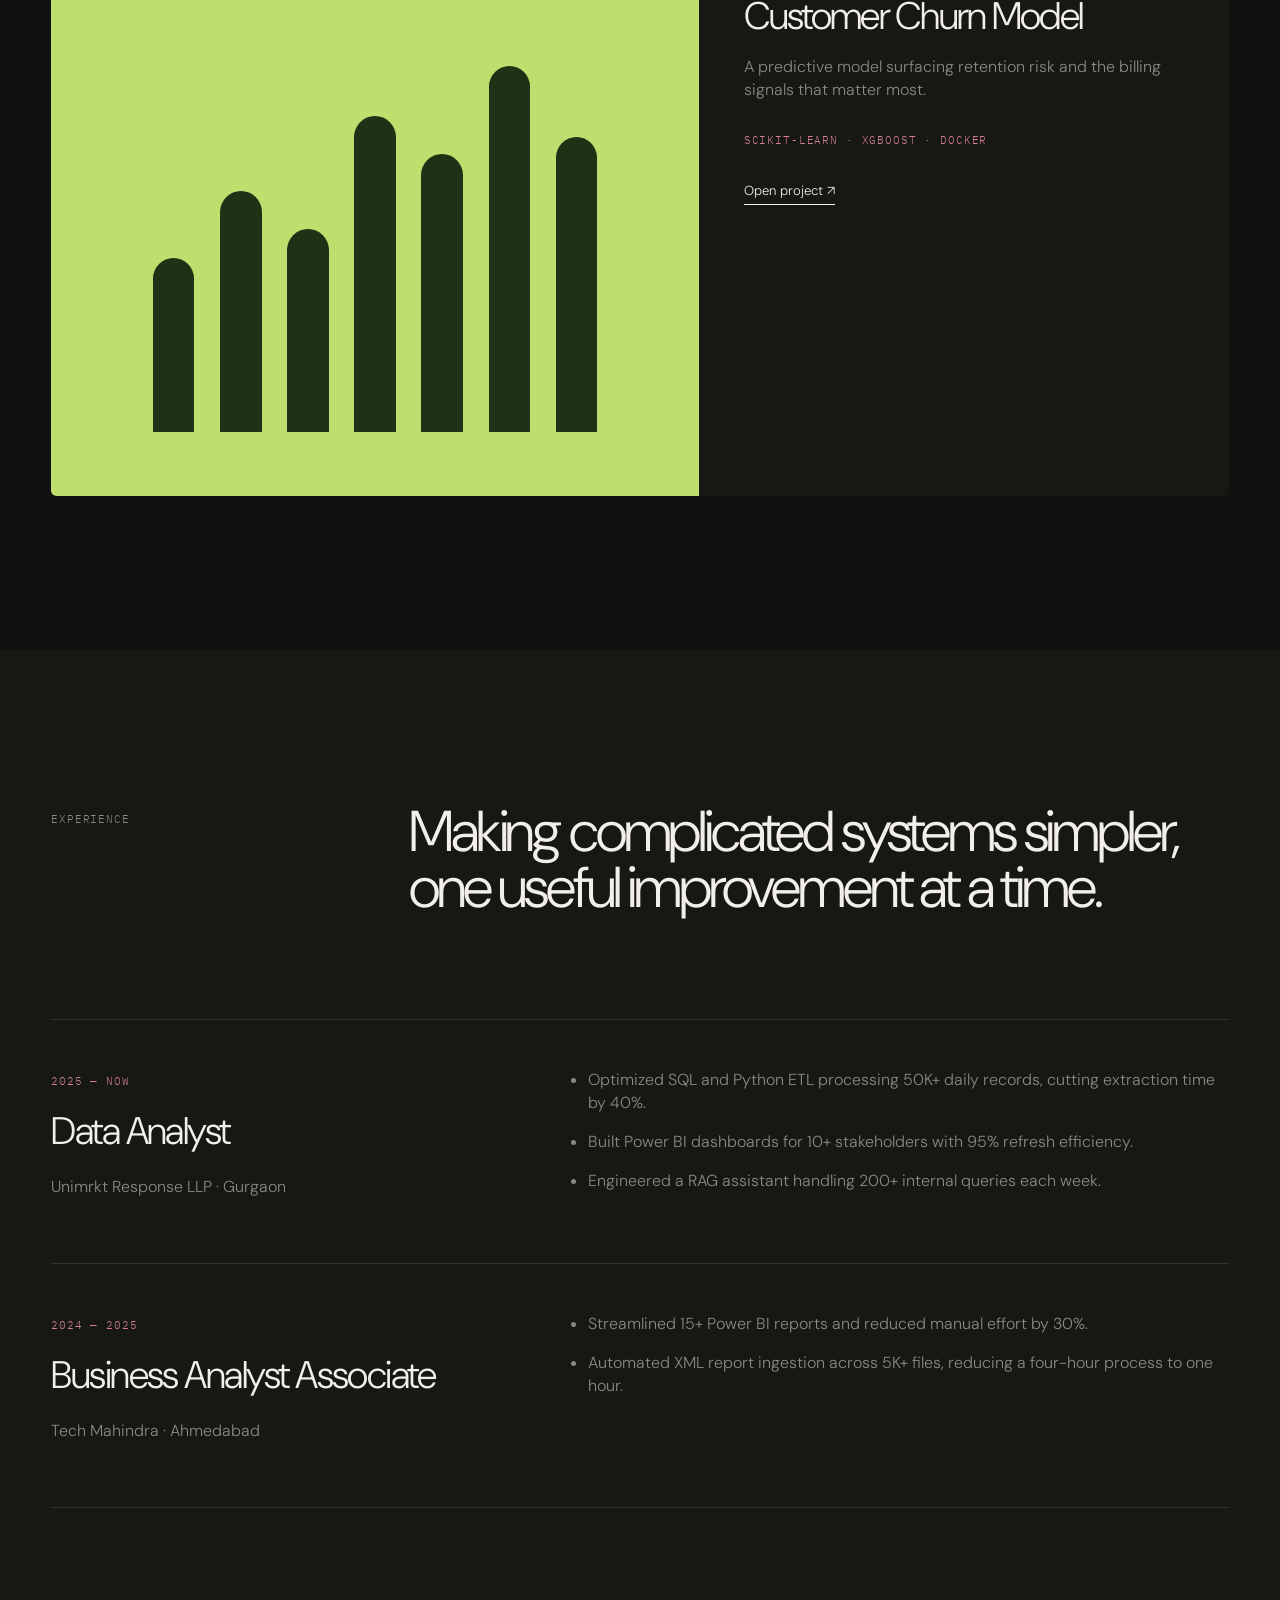
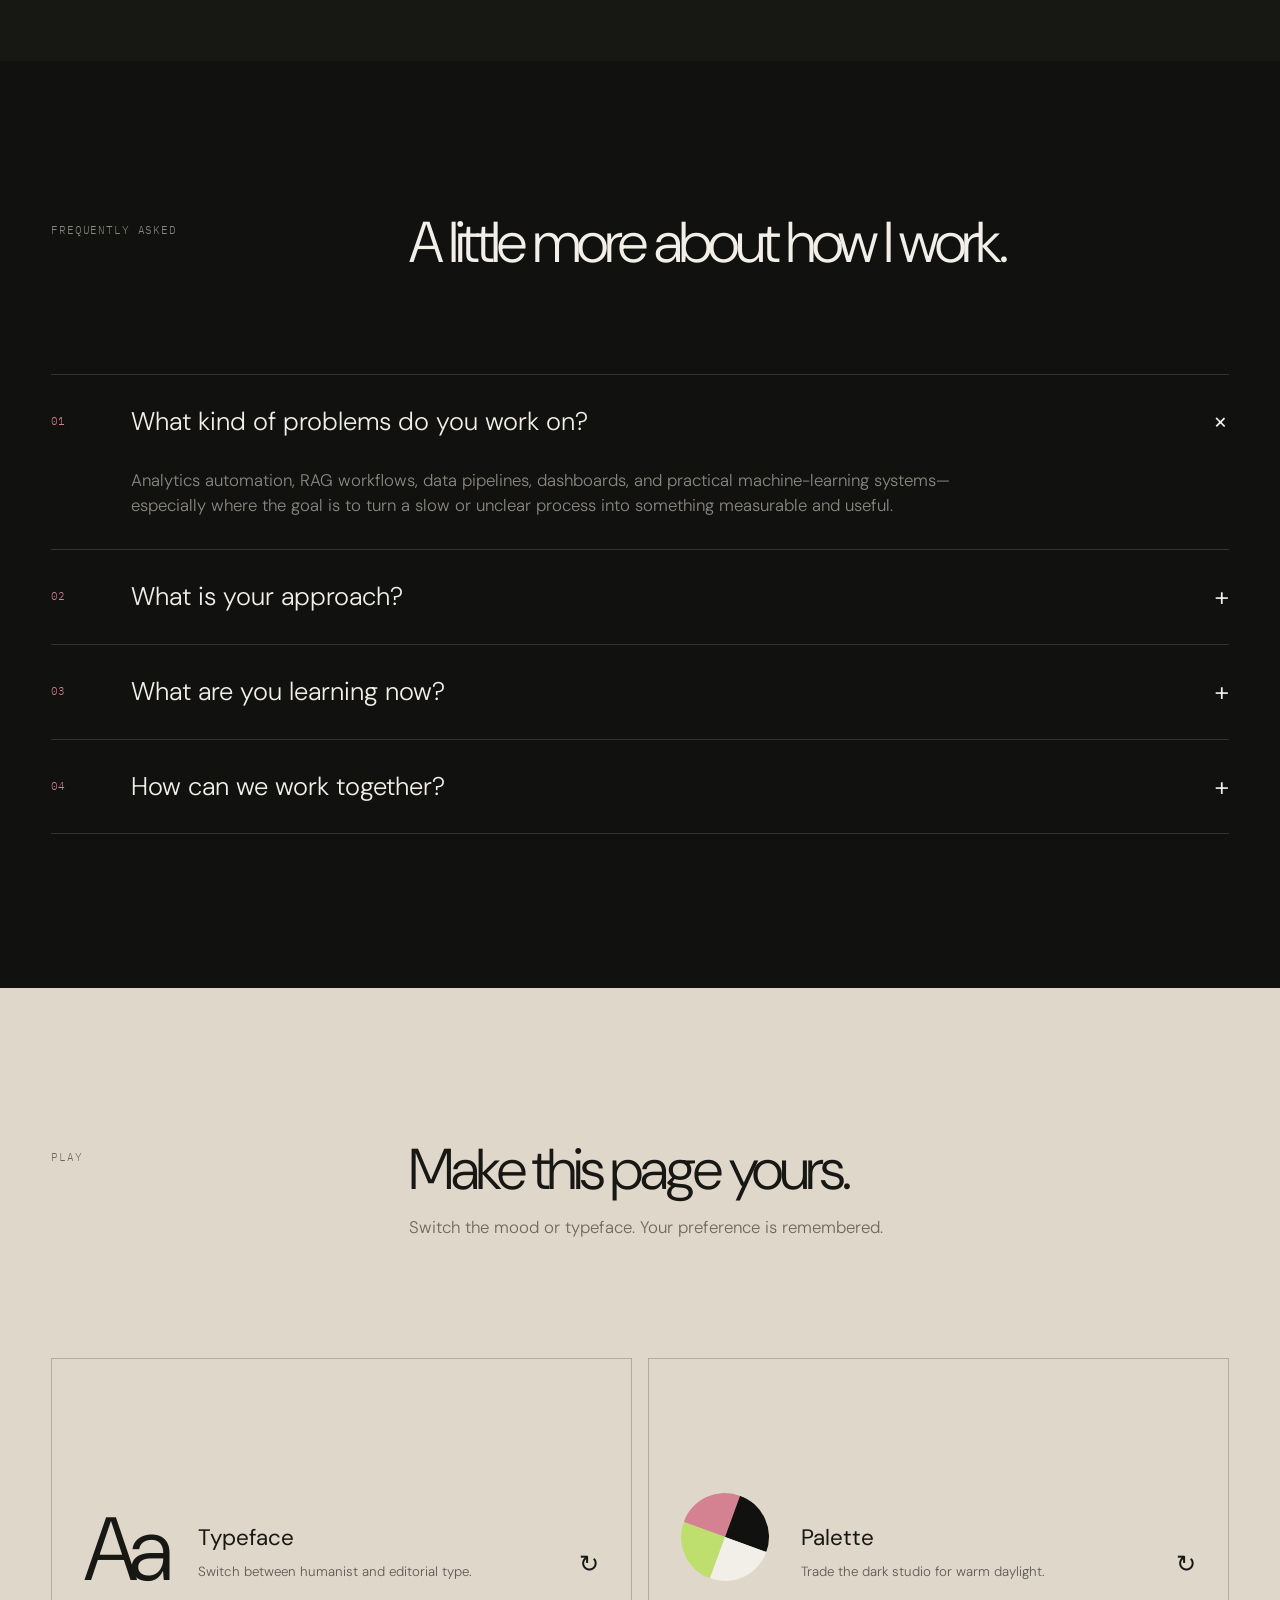
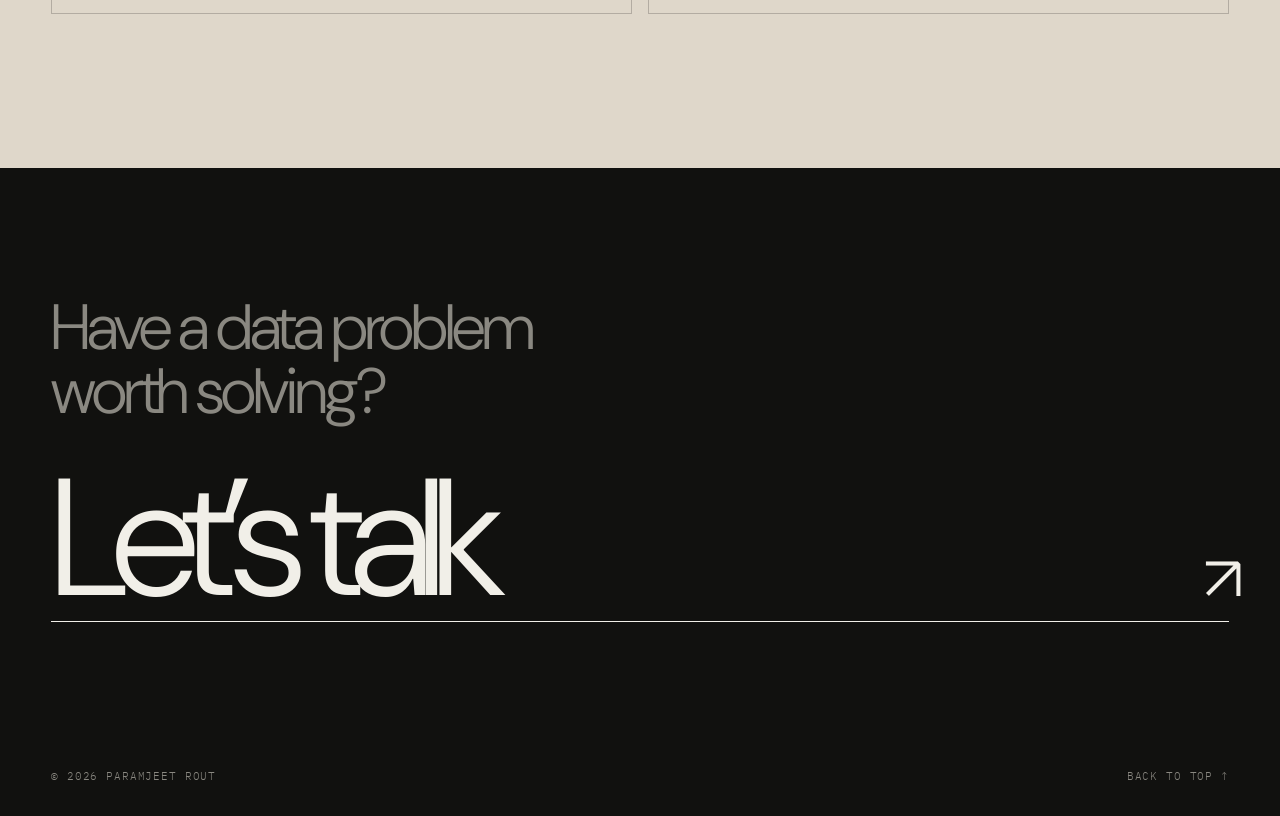
==== commit 1ae0ddf1: "New" ====
--- a/index.html
+++ b/index.html
@@ -1,532 +1,205 @@
-<!DOCTYPE html>
+<!doctype html>
 <html lang="en">
 <head>
-  <meta name="viewport" content="width=device-width, initial-scale=1.0" />
-  <meta charset="UTF-8">
-  <title>Paramjeet Rout - Data Scientist & AI Engineer</title>
+  <meta charset="utf-8">
+  <meta name="viewport" content="width=device-width, initial-scale=1">
+  <meta name="description" content="Paramjeet Rout — Data Scientist and AI Engineer building reliable analytics, automation, and AI systems.">
+  <meta name="theme-color" content="#11110f">
+  <title>Paramjeet Rout — Data Scientist & AI Engineer</title>
+  <link rel="preconnect" href="https://fonts.googleapis.com">
+  <link rel="preconnect" href="https://fonts.gstatic.com" crossorigin>
+  <link href="https://fonts.googleapis.com/css2?family=DM+Sans:wght@300;400;500;600&family=IBM+Plex+Mono:wght@400;500&display=swap" rel="stylesheet">
+  <link rel="stylesheet" href="style.css">
   <script defer src="theme.js"></script>
-  <link rel="stylesheet" href="style.css" />
-  <link href="https://fonts.googleapis.com/css?family=Open+Sans:300,400,700&display=swap" rel="stylesheet" />
 </head>
-
 <body>
-  <nav class="navbar">
-    <ul class="navbar-nav">
-      <li class="logo">
-        <a href="mailto:routparamjeet@gmail.com" target="_blank" class="nav-link">
-          <span class="link-text logo-text">Paramj</span>
-          <svg aria-hidden="true" focusable="false" data-prefix="fad" data-icon="angle-double-right" role="img" xmlns="http://www.w3.org/2000/svg" viewBox="0 0 448 512" class="svg-inline--fa fa-angle-double-right fa-w-14 fa-5x">
-            <g class="fa-group">
-              <path fill="currentColor" d="M224 273L88.37 409a23.78 23.78 0 0 1-33.8 0L32 386.36a23.94 23.94 0 0 1 0-33.89l96.13-96.37L32 159.73a23.94 23.94 0 0 1 0-33.89l22.44-22.79a23.78 23.78 0 0 1 33.8 0L223.88 239a23.94 23.94 0 0 1 .1 34z" class="fa-secondary"></path>
-              <path fill="currentColor" d="M415.89 273L280.34 409a23.77 23.77 0 0 1-33.79 0L224 386.26a23.94 23.94 0 0 1 0-33.89L320.11 256l-96-96.47a23.94 23.94 0 0 1 0-33.89l22.52-22.59a23.77 23.77 0 0 1 33.79 0L416 239a24 24 0 0 1-.11 34z" class="fa-primary"></path>
-            </g>
-          </svg>
+  <a class="skip-link" href="#overview">Skip to content</a>
+
+  <header class="hero" id="top">
+    <div class="hero-copy">
+      <a class="availability" href="mailto:routparamjeet@gmail.com">
+        <span class="status-dot" aria-hidden="true"></span>
+        Open to data & AI opportunities
+      </a>
+
+      <div class="hero-main">
+        <p class="eyebrow">PARAMJEET ROUT / DATA + AI</p>
+        <h1>I turn data chaos into <em>useful</em> intelligence.</h1>
+        <p class="hero-intro">Data scientist and AI engineer building reliable analytics, automation, and context-aware AI systems.</p>
+        <a class="pill-button" href="#overview">Find out more <span aria-hidden="true">↘</span></a>
+      </div>
+
+      <p class="hero-links">Find me on <a href="https://github.com/routparam12" target="_blank" rel="noreferrer">GitHub</a> and <a href="https://www.linkedin.com/in/paramjeet-rout2026/" target="_blank" rel="noreferrer">LinkedIn</a>.<br>Read what I’m learning on <a href="https://sayhelloworld.co" target="_blank" rel="noreferrer">SayHelloWorld</a>.</p>
+    </div>
+
+    <div class="hero-portrait" aria-label="Portrait of Paramjeet Rout">
+      <img src="https://avatars.githubusercontent.com/u/124022961?v=4" alt="Paramjeet Rout" width="800" height="800">
+      <div class="portrait-label"><span>Based in India</span><span>01 / 06</span></div>
+    </div>
+  </header>
+
+  <main>
+    <section class="overview section-grid reveal" id="overview">
+      <div>
+        <p class="section-label">Overview</p>
+        <h2>Builder first.<br>Analyst always.</h2>
+      </div>
+      <div class="overview-copy">
+        <p>With 2+ years across analytics and AI workflows, I build systems that turn messy information into faster, clearer decisions.</p>
+        <p>I reverse-engineer the problem, make the first version work, then iterate until it is dependable and elegant.</p>
+        <a class="text-link" href="mailto:routparamjeet@gmail.com">Say hello <span>↗</span></a>
+      </div>
+      <div class="live-meta" aria-label="Current local time">
+        <span id="local-date">India</span>
+        <time id="local-time">00:00:00</time>
+      </div>
+    </section>
+
+    <section class="statement reveal" aria-label="Career statement">
+      <p>“I care about the invisible work: clean data, honest evaluation, and tools people can actually trust.”</p>
+      <div class="statement-meta"><span>PARAMJEET ROUT</span><span>DATA SCIENTIST & AI ENGINEER</span></div>
+    </section>
+
+    <section class="capabilities" id="capabilities">
+      <article class="capability section-grid reveal">
+        <p class="section-label">01 / Data engineering</p>
+        <div>
+          <h3>From raw records to reliable pipelines.</h3>
+          <p>I use Python and SQL to automate repetitive workflows, optimize extraction, and make large datasets ready for analysis.</p>
+        </div>
+        <div class="metric"><strong>50K+</strong><span>records processed daily</span></div>
+      </article>
+
+      <div class="marquee" aria-label="Technical skills">
+        <div class="marquee-track">
+          <span>Python</span><i>•</i><span>SQL</span><i>•</i><span>Pandas</span><i>•</i><span>PostgreSQL</span><i>•</i><span>PowerShell</span><i>•</i><span>ETL</span><i>•</i><span>Python</span><i>•</i><span>SQL</span><i>•</i><span>Pandas</span><i>•</i><span>PostgreSQL</span><i>•</i><span>PowerShell</span><i>•</i><span>ETL</span><i>•</i>
+        </div>
+      </div>
+
+      <article class="capability section-grid reveal">
+        <p class="section-label">02 / Applied AI</p>
+        <div>
+          <h3>AI that retrieves, reasons, and responds.</h3>
+          <p>I build RAG-based assistants and machine-learning prototypes with careful retrieval, evaluation, and deployment in mind.</p>
+        </div>
+        <div class="metric"><strong>92%</strong><span>assistant response accuracy</span></div>
+      </article>
+
+      <div class="marquee marquee-reverse" aria-label="AI and deployment skills">
+        <div class="marquee-track">
+          <span>RAG</span><i>•</i><span>FAISS</span><i>•</i><span>LLMs</span><i>•</i><span>Scikit-learn</span><i>•</i><span>Docker</span><i>•</i><span>Azure</span><i>•</i><span>RAG</span><i>•</i><span>FAISS</span><i>•</i><span>LLMs</span><i>•</i><span>Scikit-learn</span><i>•</i><span>Docker</span><i>•</i><span>Azure</span><i>•</i>
+        </div>
+      </div>
+
+      <article class="capability section-grid reveal">
+        <p class="section-label">03 / Analytics</p>
+        <div>
+          <h3>Dashboards that answer the next question.</h3>
+          <p>I translate business needs into focused Power BI models, DAX measures, and visual stories that stakeholders can use without a manual.</p>
+        </div>
+        <div class="metric"><strong>30%</strong><span>less manual reporting effort</span></div>
+      </article>
+    </section>
+
+    <section class="projects reveal" id="projects">
+      <div class="section-heading section-grid">
+        <p class="section-label">Selected work</p>
+        <div>
+          <h2>Projects built around measurable outcomes.</h2>
+          <p>Selected data and AI work—from context-aware retrieval to predictive modelling.</p>
+        </div>
+      </div>
+
+      <div class="project-grid">
+        <a class="project-card project-rag" href="https://github.com/routparam12/rag-agent" target="_blank" rel="noreferrer">
+          <div class="project-art" aria-hidden="true">
+            <div class="orb orb-one"></div><div class="orb orb-two"></div><div class="chat-line"></div><div class="chat-line short"></div>
+          </div>
+          <div class="project-copy">
+            <span class="project-number">01</span>
+            <h3>RAG Conversational Agent</h3>
+            <p>Context-aware retrieval across PostgreSQL and JSON sources with sub-2-second response time.</p>
+            <span class="project-tech">PYTHON · FAISS · OPENAI · AZURE</span>
+            <span class="project-open">Open project ↗</span>
+          </div>
         </a>
-      </li>
-
-      <li class="nav-item">
-        <a href="https://www.linkedin.com/in/paramjeet-rout2026/" target="_blank" class="nav-link">
-          <svg aria-hidden="true" focusable="false" data-prefix="fad" data-icon="cat" role="img" xmlns="http://www.w3.org/2000/svg" viewBox="0 0 448 512" class="svg-inline--fa fa-cat fa-w-16 fa-5x">
-            <g class="fa-group">
-              <path fill="currentColor" d="M416 32H31.9C14.3 32 0 46.5 0 64.3v383.4C0 465.5 14.3 480 31.9 480H416c17.6 0 32-14.5 32-32.3V64.3c0-17.8-14.4-32.3-32-32.3zM135.4 416H69V202.2h66.5V416zm-33.2-243c-21.3 0-38.5-17.3-38.5-38.5S80.9 96 102.2 96c21.2 0 38.5 17.3 38.5 38.5 0 21.3-17.2 38.5-38.5 38.5zm282.1 243h-66.4V312c0-24.8-.5-56.7-34.5-56.7-34.6 0-39.9 27-39.9 54.9V416h-66.4V202.2h63.7v29.2h.9c8.9-16.8 30.6-34.5 62.9-34.5 67.2 0 79.7 44.3 79.7 101.9V416z" class="fa-secondary"></path>
-            </g>
-          </svg>
-          <span class="link-text">LinkedIn</span>
+
+        <a class="project-card project-gender" href="https://github.com/routparam12/gender-prediction" target="_blank" rel="noreferrer">
+          <div class="project-art" aria-hidden="true">
+            <div class="name-cloud"><span>Aarav</span><span>Sophia</span><span>Meera</span><span>Arjun</span><span>Noah</span><span>Isha</span></div>
+          </div>
+          <div class="project-copy">
+            <span class="project-number">02</span>
+            <h3>Gender Prediction</h3>
+            <p>A name-based classification workflow that improved segmentation quality and campaign relevance.</p>
+            <span class="project-tech">PYTHON · EXCEL · POWER BI</span>
+            <span class="project-open">Open project ↗</span>
+          </div>
         </a>
-      </li>
-
-      <li class="nav-item">
-        <a href="https://github.com/routparam12" target="_blank" class="nav-link">
-          <svg aria-hidden="true" focusable="false" data-prefix="fad" data-icon="alien-monster" role="img" xmlns="http://www.w3.org/2000/svg" viewBox="0 0 576 512" class="svg-inline--fa fa-alien-monster fa-w-18 fa-5x">
-            <g class="fa-group">
-              <path fill="currentColor" d="M448 96c0-35.3-28.7-64-64-64H64C28.7 32 0 60.7 0 96V416c0 35.3 28.7 64 64 64H384c35.3 0 64-28.7 64-64V96zM265.8 407.7c0-1.8 0-6 .1-11.6c.1-11.4 .1-28.8 .1-43.7c0-15.6-5.2-25.5-11.3-30.7c37-4.1 76-9.2 76-73.1c0-18.2-6.5-27.3-17.1-39c1.7-4.3 7.4-22-1.7-45c-13.9-4.3-45.7 17.9-45.7 17.9c-13.2-3.7-27.5-5.6-41.6-5.6s-28.4 1.9-41.6 5.6c0 0-31.8-22.2-45.7-17.9c-9.1 22.9-3.5 40.6-1.7 45c-10.6 11.7-15.6 20.8-15.6 39c0 63.6 37.3 69 74.3 73.1c-4.8 4.3-9.1 11.7-10.6 22.3c-9.5 4.3-33.8 11.7-48.3-13.9c-9.1-15.8-25.5-17.1-25.5-17.1c-16.2-.2-1.1 10.2-1.1 10.2c10.8 5 18.4 24.2 18.4 24.2c9.7 29.7 56.1 19.7 56.1 19.7c0 9 .1 21.7 .1 30.6c0 4.8 .1 8.6 .1 10c0 4.3-3 9.5-11.5 8C106 393.6 59.8 330.8 59.8 257.4c0-91.8 70.2-161.5 162-161.5s166.2 69.7 166.2 161.5c.1 73.4-44.7 136.3-110.7 158.3c-8.4 1.5-11.5-3.7-11.5-8z" class="fa-secondary"></path>
-            </g>
-          </svg>
-          <span class="link-text">Github</span>
+
+        <a class="project-card project-churn" href="https://github.com/routparam12/churn-prediction" target="_blank" rel="noreferrer">
+          <div class="project-art chart-art" aria-hidden="true">
+            <span style="--h:42%"></span><span style="--h:58%"></span><span style="--h:49%"></span><span style="--h:76%"></span><span style="--h:67%"></span><span style="--h:88%"></span><span style="--h:71%"></span>
+          </div>
+          <div class="project-copy">
+            <span class="project-number">03</span>
+            <h3>Customer Churn Model</h3>
+            <p>A predictive model surfacing retention risk and the billing signals that matter most.</p>
+            <span class="project-tech">SCIKIT-LEARN · XGBOOST · DOCKER</span>
+            <span class="project-open">Open project ↗</span>
+          </div>
         </a>
-      </li>
-
-      <li class="nav-item">
-        <a href="https://twitter.com/Paramjeer_r" target="_blank" class="nav-link">
-          <svg aria-hidden="true" focusable="false" role="img" xmlns="http://www.w3.org/2000/svg" viewBox="0 0 512 512" class="svg-inline--fa fa-w-16 fa-5x">
-            <g class="fa-group">
-              <path fill="currentColor" d="M389.2 48h70.6L305.6 224.2 487 464H345L233.7 318.6 106.5 464H35.8L200.7 275.5 26.8 48H172.4L272.9 180.9 389.2 48zM364.4 421.8h39.1L151.1 88h-42L364.4 421.8z" class="fa-secondary"></path>
-              <path fill="currentColor" d="M389.2 48h70.6L305.6 224.2 487 464H345L233.7 318.6 106.5 464H35.8L200.7 275.5 26.8 48H172.4L272.9 180.9 389.2 48zM364.4 421.8h39.1L151.1 88h-42L364.4 421.8z" class="fa-primary"></path>
-            </g>
-          </svg>
-          <span class="link-text">X</span>
-        </a>
-      </li>
-
-      <li class="nav-item">
-        <a href="https://discord.com/users/YOUR_DISCORD_ID" target="_blank" class="nav-link">
-          <svg aria-hidden="true" focusable="false" role="img" xmlns="http://www.w3.org/2000/svg" viewBox="0 0 640 512" class="svg-inline--fa fa-w-20 fa-5x">
-            <g class="fa-group">
-              <path fill="currentColor" d="M524.531,69.836a1.5,1.5,0,0,0-.764-.7A485.065,485.065,0,0,0,404.081,32.03a1.816,1.816,0,0,0-1.923.91,337.461,337.461,0,0,0-14.9,30.6,447.848,447.848,0,0,0-134.426,0,309.541,309.541,0,0,0-15.135-30.6,1.89,1.89,0,0,0-1.924-.91A483.689,483.689,0,0,0,116.085,69.137a1.712,1.712,0,0,0-.788.676C39.068,183.651,18.186,294.69,28.43,404.354a2.016,2.016,0,0,0,.765,1.375A487.666,487.666,0,0,0,176.02,479.918a1.9,1.9,0,0,0,2.063-.676A348.2,348.2,0,0,0,208.12,430.4a1.86,1.86,0,0,0-1.019-2.588,321.173,321.173,0,0,1-45.868-21.853,1.885,1.885,0,0,1-.185-3.126c3.082-2.309,6.166-4.711,9.109-7.137a1.819,1.819,0,0,1,1.9-.256c96.229,43.917,200.41,43.917,295.5,0a1.812,1.812,0,0,1,1.924.233c2.944,2.426,6.027,4.851,9.132,7.16a1.884,1.884,0,0,1-.162,3.126,301.407,301.407,0,0,1-45.89,21.83,1.875,1.875,0,0,0-1,2.611,391.055,391.055,0,0,0,30.014,48.815,1.864,1.864,0,0,0,2.063.7A486.048,486.048,0,0,0,610.7,405.729a1.882,1.882,0,0,0,.765-1.352C623.729,277.594,590.933,167.465,524.531,69.836ZM222.491,337.58c-28.972,0-52.844-26.587-52.844-59.239S193.056,219.1,222.491,219.1c29.665,0,53.306,26.82,52.843,59.239C275.334,310.993,251.924,337.58,222.491,337.58Zm195.38,0c-28.971,0-52.843-26.587-52.843-59.239S388.437,219.1,417.871,219.1c29.667,0,53.307,26.82,52.844,59.239C470.715,310.993,447.538,337.58,417.871,337.58Z" class="fa-secondary"></path>
-              <path fill="currentColor" d="M524.531,69.836a1.5,1.5,0,0,0-.764-.7A485.065,485.065,0,0,0,404.081,32.03a1.816,1.816,0,0,0-1.923.91,337.461,337.461,0,0,0-14.9,30.6,447.848,447.848,0,0,0-134.426,0,309.541,309.541,0,0,0-15.135-30.6,1.89,1.89,0,0,0-1.924-.91A483.689,483.689,0,0,0,116.085,69.137a1.712,1.712,0,0,0-.788.676C39.068,183.651,18.186,294.69,28.43,404.354a2.016,2.016,0,0,0,.765,1.375A487.666,487.666,0,0,0,176.02,479.918a1.9,1.9,0,0,0,2.063-.676A348.2,348.2,0,0,0,208.12,430.4a1.86,1.86,0,0,0-1.019-2.588,321.173,321.173,0,0,1-45.868-21.853,1.885,1.885,0,0,1-.185-3.126c3.082-2.309,6.166-4.711,9.109-7.137a1.819,1.819,0,0,1,1.9-.256c96.229,43.917,200.41,43.917,295.5,0a1.812,1.812,0,0,1,1.924.233c2.944,2.426,6.027,4.851,9.132,7.16a1.884,1.884,0,0,1-.162,3.126,301.407,301.407,0,0,1-45.89,21.83,1.875,1.875,0,0,0-1,2.611,391.055,391.055,0,0,0,30.014,48.815,1.864,1.864,0,0,0,2.063.7A486.048,486.048,0,0,0,610.7,405.729a1.882,1.882,0,0,0,.765-1.352C623.729,277.594,590.933,167.465,524.531,69.836ZM222.491,337.58c-28.972,0-52.844-26.587-52.844-59.239S193.056,219.1,222.491,219.1c29.665,0,53.306,26.82,52.843,59.239C275.334,310.993,251.924,337.58,222.491,337.58Zm195.38,0c-28.971,0-52.843-26.587-52.843-59.239S388.437,219.1,417.871,219.1c29.667,0,53.307,26.82,52.844,59.239C470.715,310.993,447.538,337.58,417.871,337.58Z" class="fa-primary"></path>
-            </g>
-          </svg>
-          <span class="link-text">Discord</span>
-        </a>
-      </li>
-
-       <li class="nav-item">
-        <a href="https://wa.me/919337718142" target="_blank" class="nav-link">
-          <svg aria-hidden="true" focusable="false" role="img" xmlns="http://www.w3.org/2000/svg" viewBox="0 0 448 512" class="svg-inline--fa fa-w-14 fa-5x">
-            <g class="fa-group">
-              <path fill="currentColor" d="M380.9 97.1C339 55.1 283.2 32 223.9 32c-122.4 0-222 99.6-222 222 0 39.1 10.2 77.3 29.6 111L0 480l117.7-30.9c32.4 17.7 68.9 27 106.1 27h.1c122.3 0 224.1-99.6 224.1-222 0-59.3-25.2-115-67.1-157zm-157 341.6c-33.2 0-65.7-8.9-94-25.7l-6.7-4-69.8 18.3L72 359.2l-4.4-7c-18.5-29.4-28.2-63.3-28.2-98.2 0-101.7 82.8-184.5 184.6-184.5 49.3 0 95.6 19.2 130.4 54.1 34.8 34.9 56.2 81.2 56.1 130.5 0 101.8-84.9 184.6-186.6 184.6zm101.2-138.2c-5.5-2.8-32.8-16.2-37.9-18-5.1-1.9-8.8-2.8-12.5 2.8-3.7 5.6-14.3 18-17.6 21.8-3.2 3.7-6.5 4.2-12 1.4-32.6-16.3-54-29.1-75.5-66-5.7-9.8 5.7-9.1 16.3-30.3 1.8-3.7.9-6.9-.5-9.7-1.4-2.8-12.5-30.1-17.1-41.2-4.5-10.8-9.1-9.3-12.5-9.5-3.2-.2-6.9-.2-10.6-.2-3.7 0-9.7 1.4-14.8 6.9-5.1 5.6-19.4 19-19.4 46.3 0 27.3 19.9 53.7 22.6 57.4 2.8 3.7 39.1 59.7 94.8 83.8 35.2 15.2 49 16.5 66.6 13.9 10.7-1.6 32.8-13.4 37.4-26.4 4.6-13 4.6-24.1 3.2-26.4-1.3-2.5-5-3.9-10.5-6.6z" class="fa-secondary"></path>
-              <path fill="currentColor" d="M380.9 97.1C339 55.1 283.2 32 223.9 32c-122.4 0-222 99.6-222 222 0 39.1 10.2 77.3 29.6 111L0 480l117.7-30.9c32.4 17.7 68.9 27 106.1 27h.1c122.3 0 224.1-99.6 224.1-222 0-59.3-25.2-115-67.1-157zm-157 341.6c-33.2 0-65.7-8.9-94-25.7l-6.7-4-69.8 18.3L72 359.2l-4.4-7c-18.5-29.4-28.2-63.3-28.2-98.2 0-101.7 82.8-184.5 184.6-184.5 49.3 0 95.6 19.2 130.4 54.1 34.8 34.9 56.2 81.2 56.1 130.5 0 101.8-84.9 184.6-186.6 184.6zm101.2-138.2c-5.5-2.8-32.8-16.2-37.9-18-5.1-1.9-8.8-2.8-12.5 2.8-3.7 5.6-14.3 18-17.6 21.8-3.2 3.7-6.5 4.2-12 1.4-32.6-16.3-54-29.1-75.5-66-5.7-9.8 5.7-9.1 16.3-30.3 1.8-3.7.9-6.9-.5-9.7-1.4-2.8-12.5-30.1-17.1-41.2-4.5-10.8-9.1-9.3-12.5-9.5-3.2-.2-6.9-.2-10.6-.2-3.7 0-9.7 1.4-14.8 6.9-5.1 5.6-19.4 19-19.4 46.3 0 27.3 19.9 53.7 22.6 57.4 2.8 3.7 39.1 59.7 94.8 83.8 35.2 15.2 49 16.5 66.6 13.9 10.7-1.6 32.8-13.4 37.4-26.4 4.6-13 4.6-24.1 3.2-26.4-1.3-2.5-5-3.9-10.5-6.6z" class="fa-primary"></path>
-            </g>
-          </svg>
-          <span class="link-text">WhatsApp</span>
-        </a>
-      </li>
-      <!--
-      <li class="nav-item">
-        <a href="https://www.facebook.com/profile.php?id=100068239310730" target="_blank" class="nav-link">
-          <svg aria-hidden="true" focusable="false" data-prefix="fad" data-icon="space-shuttle" role="img" xmlns="http://www.w3.org/2000/svg" viewBox="0 0 640 512" class="svg-inline--fa fa-space-shuttle fa-w-20 fa-5x">
-            <g class="fa-group">
-              <path fill="currentColor" d="M512 256C512 114.6 397.4 0 256 0S0 114.6 0 256C0 376 82.7 476.8 194.2 504.5V334.2H141.4V256h52.8V222.3c0-87.1 39.4-127.5 125-127.5c16.2 0 44.2 3.2 55.7 6.4V172c-6-.6-16.5-1-29.6-1c-42 0-58.2 15.9-58.2 57.2V256h83.6l-14.4 78.2H287V510.1C413.8 494.8 512 386.9 512 256h0z" class="fa-secondary"></path>
-            </g>
-          </svg>
-          <span class="link-text">Facebook</span>
-        </a>
-      </li> -->
-
-      <li class="nav-item">
-        <a href="https://sayhelloworld.co" target="_blank" class="nav-link">
-          <svg aria-hidden="true" focusable="false" data-prefix="fad" role="img" xmlns="http://www.w3.org/2000/svg" viewBox="0 0 640 512" class="svg-inline--fa fa-laptop fa-w-20 fa-5x">
-            <g class="fa-group">
-              <path fill="currentColor" d="M471.6 21.7c-21.9-21.9-57.3-21.9-79.2 0L362.3 51.7l97.9 97.9 30.1-30.1c21.9-21.9 21.9-57.3 0-79.2L471.6 21.7zm-299.2 220c-6.1 6.1-10.8 13.6-13.5 21.9l-29.6 88.8c-2.9 8.6-.6 18.1 5.8 24.6s15.9 8.7 24.6 5.8l88.8-29.6c8.2-2.7 15.7-7.4 21.9-13.5L437.7 172.3 339.7 74.3 172.4 241.7zM96 64C43 64 0 107 0 160V416c0 53 43 96 96 96H352c53 0 96-43 96-96V320c0-17.7-14.3-32-32-32s-32 14.3-32 32v96c0 17.7-14.3 32-32 32H96c-17.7 0-32-14.3-32-32V160c0-17.7 14.3-32 32-32h96c17.7 0 32-14.3 32-32s-14.3-32-32-32H96z" class="fa-secondary"></path>
-            </g>
-          </svg>
-          <span class="link-text">Blog</span>
-        </a>
-      </li>
-
-      <li class="nav-item" id="themeButton">
-        <a href="#" class="nav-link">
-          <svg class="theme-icon" id="lightIcon" aria-hidden="true" focusable="false" data-prefix="fad" data-icon="moon-stars" role="img" xmlns="http://www.w3.org/2000/svg" viewBox="0 0 512 512" class="svg-inline--fa fa-moon-stars fa-w-16 fa-7x">
-            <g class="fa-group">
-              <path fill="currentColor" d="M320 32L304 0l-16 32-32 16 32 16 16 32 16-32 32-16zm138.7 149.3L432 128l-26.7 53.3L352 208l53.3 26.7L432 288l26.7-53.3L512 208z" class="fa-secondary"></path>
-              <path fill="currentColor" d="M332.2 426.4c8.1-1.6 13.9 8 8.6 14.5a191.18 191.18 0 0 1-149 71.1C85.8 512 0 426 0 320c0-120 108.7-210.6 227-188.8 8.2 1.6 10.1 12.6 2.8 16.7a150.3 150.3 0 0 0-76.1 130.8c0 94 85.4 165.4 178.5 147.7z" class="fa-primary"></path>
-            </g>
-          </svg>
-          <svg class="theme-icon" id="solarIcon" aria-hidden="true" focusable="false" data-prefix="fad" data-icon="sun" role="img" xmlns="http://www.w3.org/2000/svg" viewBox="0 0 512 512" class="svg-inline--fa fa-sun fa-w-16 fa-7x">
-            <g class="fa-group">
-              <path fill="currentColor" d="M502.42 240.5l-94.7-47.3 33.5-100.4c4.5-13.6-8.4-26.5-21.9-21.9l-100.4 33.5-47.41-94.8a17.31 17.31 0 0 0-31 0l-47.3 94.7L92.7 70.8c-13.6-4.5-26.5 8.4-21.9 21.9l33.5 100.4-94.7 47.4a17.31 17.31 0 0 0 0 31l94.7 47.3-33.5 100.5c-4.5 13.6 8.4 26.5 21.9 21.9l100.41-33.5 47.3 94.7a17.31 17.31 0 0 0 31 0l47.31-94.7 100.4 33.5c13.6 4.5 26.5-8.4 21.9-21.9l-33.5-100.4 94.7-47.3a17.33 17.33 0 0 0 .2-31.1zm-155.9 106c-49.91 49.9-131.11 49.9-181 0a128.13 128.13 0 0 1 0-181c49.9-49.9 131.1-49.9 181 0a128.13 128.13 0 0 1 0 181z" class="fa-secondary"></path>
-              <path fill="currentColor" d="M352 256a96 96 0 1 1-96-96 96.15 96.15 0 0 1 96 96z" class="fa-primary"></path>
-            </g>
-          </svg>
-          <svg class="theme-icon" id="darkIcon" aria-hidden="true" focusable="false" data-prefix="fad" data-icon="sunglasses" role="img" xmlns="http://www.w3.org/2000/svg" viewBox="0 0 576 512" class="svg-inline--fa fa-sunglasses fa-w-18 fa-7x">
-            <g class="fa-group">
-              <path fill="currentColor" d="M574.09 280.38L528.75 98.66a87.94 87.94 0 0 0-113.19-62.14l-15.25 5.08a16 16 0 0 0-10.12 20.25L395.25 77a16 16 0 0 0 20.22 10.13l13.19-4.39c10.87-3.63 23-3.57 33.15 1.73a39.59 39.59 0 0 1 20.38 25.81l38.47 153.83a276.7 276.7 0 0 0-81.22-12.47c-34.75 0-74 7-114.85 26.75h-73.18c-40.85-19.75-80.07-26.75-114.85-26.75a276.75 276.75 0 0 0-81.22 12.45l38.47-153.8a39.61 39.61 0 0 1 20.38-25.82c10.15-5.29 22.28-5.34 33.15-1.73l13.16 4.39A16 16 0 0 0 180.75 77l5.06-15.19a16 16 0 0 0-10.12-20.21l-15.25-5.08A87.95 87.95 0 0 0 47.25 98.65L1.91 280.38A75.35 75.35 0 0 0 0 295.86v70.25C0 429 51.59 480 115.19 480h37.12c60.28 0 110.38-45.94 114.88-105.37l2.93-38.63h35.76l2.93 38.63c4.5 59.43 54.6 105.37 114.88 105.37h37.12C524.41 480 576 429 576 366.13v-70.25a62.67 62.67 0 0 0-1.91-15.5z" class="fa-secondary"></path>
-            </g>
-          </svg>
-          <span class="link-text">Themify</span>
-        </a>
-      </li>
-    </ul>
-  </nav>
-
-  <main>
-    <!-- Header with Welcome and Navigation -->
-    <header class="main-header">
-      <h1 class="welcome-text">Welcome!</h1>
-      <nav class="top-nav">
-        <a href="about.html" class="nav-item">About</a>
-        <a href="#" onclick="openResumeModal()" class="nav-item">Resume</a>
-        <a href="projects.html" class="nav-item">Projects</a>
-        <a href="hobbies.html" class="nav-item">Hobbies</a>
-      </nav>
-    </header>
-
-    <!-- Resume Modal -->
-    <div id="resumeModal" class="resume-modal" style="display: none;">
-      <div class="resume-modal-content">
-        <div class="resume-modal-header">
-          <span class="resume-close" onclick="closeResumeModal()">&times;</span>
-          <a href="https://drive.google.com/uc?export=download&id=1zXPRPksARLKzuz7do5ZcdsO3J_9XZcLr" class="resume-download-btn" download>
-            📥 Download Resume
-          </a>
-        </div>
-        <iframe src="https://drive.google.com/file/d/1zXPRPksARLKzuz7do5ZcdsO3J_9XZcLr/preview" class="resume-iframe"></iframe>
-      </div>
+      </div>
+    </section>
+
+    <section class="experience reveal" id="experience">
+      <div class="section-heading section-grid">
+        <p class="section-label">Experience</p>
+        <h2>Making complicated systems simpler, one useful improvement at a time.</h2>
+      </div>
+      <div class="experience-list">
+        <article>
+          <div><span>2025 — NOW</span><h3>Data Analyst</h3><p>Unimrkt Response LLP · Gurgaon</p></div>
+          <ul><li>Optimized SQL and Python ETL processing 50K+ daily records, cutting extraction time by 40%.</li><li>Built Power BI dashboards for 10+ stakeholders with 95% refresh efficiency.</li><li>Engineered a RAG assistant handling 200+ internal queries each week.</li></ul>
+        </article>
+        <article>
+          <div><span>2024 — 2025</span><h3>Business Analyst Associate</h3><p>Tech Mahindra · Ahmedabad</p></div>
+          <ul><li>Streamlined 15+ Power BI reports and reduced manual effort by 30%.</li><li>Automated XML report ingestion across 5K+ files, reducing a four-hour process to one hour.</li></ul>
+        </article>
+      </div>
+    </section>
+
+    <section class="faq reveal" id="about">
+      <div class="section-heading section-grid">
+        <p class="section-label">Frequently asked</p>
+        <h2>A little more about how I work.</h2>
+      </div>
+      <div class="faq-list">
+        <details open><summary><span>01</span>What kind of problems do you work on?<b>+</b></summary><div><p>Analytics automation, RAG workflows, data pipelines, dashboards, and practical machine-learning systems—especially where the goal is to turn a slow or unclear process into something measurable and useful.</p></div></details>
+        <details><summary><span>02</span>What is your approach?<b>+</b></summary><div><p>I reverse-engineer the desired result, build a functional prototype quickly, evaluate it honestly, and then improve reliability, usability, and deployment.</p></div></details>
+        <details><summary><span>03</span>What are you learning now?<b>+</b></summary><div><p>I’m deepening my work in agentic AI, production RAG, MongoDB, scikit-learn, and the foundations behind robust machine-learning systems.</p></div></details>
+        <details><summary><span>04</span>How can we work together?<b>+</b></summary><div><p>Send a note to <a href="mailto:routparamjeet@gmail.com">routparamjeet@gmail.com</a> with the problem, context, and outcome you have in mind. I’m open to full-time roles and thoughtful collaborations.</p></div></details>
+      </div>
+    </section>
+
+    <section class="play reveal" id="play">
+      <div class="section-heading section-grid">
+        <p class="section-label">Play</p>
+        <div><h2>Make this page yours.</h2><p>Switch the mood or typeface. Your preference is remembered.</p></div>
+      </div>
+      <div class="play-grid">
+        <button class="play-card" id="font-toggle" type="button"><span class="play-icon">Aa</span><span><b>Typeface</b><small>Switch between humanist and editorial type.</small></span><i>↻</i></button>
+        <button class="play-card" id="theme-toggle" type="button"><span class="palette" aria-hidden="true"><i></i><i></i><i></i><i></i></span><span><b>Palette</b><small>Trade the dark studio for warm daylight.</small></span><i>↻</i></button>
+      </div>
+    </section>
+  </main>
+
+  <footer>
+    <div class="footer-top">
+      <p>Have a data problem<br>worth solving?</p>
+      <a href="mailto:routparamjeet@gmail.com">Let’s talk <span>↗</span></a>
     </div>
-
-    <style>
-      body {
-        font-family: 'Arial', sans-serif;
-        margin: 0;
-        padding: 0;
-        background-color: #f4ede4;
-      }
-  
-      .container {
-        display: flex;
-        flex-wrap: wrap;
-        justify-content: center;
-        gap: 20px;
-        padding: 20px;
-      }
-  
-      .sub-container {
-        flex: 1 1 45%;
-        max-width: 590px;
-        background-color: #ebe3d8;
-        border-radius: 10px;
-        box-shadow: 0 2px 8px rgba(0, 0, 0, 0.08);
-        margin: 10px;
-        padding: 20px;
-        border: 1px solid #ddd3c7;
-        transition: all 0.3s ease;
-      }
-
-      .sub-container:hover {
-        box-shadow: 0 8px 20px rgba(0, 0, 0, 0.12);
-        transform: translateY(-3px);
-      }
-
-      .sub-container.full-width {
-        flex: 1 1 100%;
-        max-width: 100%;
-      }
-  
-      .profile-container {
-        text-align: left;
-      }
-  
-      .profile-img {
-        border-radius: 50%;
-        width: 150px;
-        height: 150px;
-        object-fit: cover;
-        margin-right: 20px;
-      }
-  
-      .profile-name {
-        margin-top: 10px;
-        font-size: 1.5em;
-        font-weight: bold;
-      }
-
-      .profile-tagline {
-        font-style: italic;
-        color: #666;
-        margin-top: 5px;
-      }
-
-      .tech-badge {
-        display: inline-block;
-        background-color: #d4c9bc;
-        padding: 4px 10px;
-        margin: 3px;
-        border-radius: 5px;
-        font-size: 0.9em;
-        color: #4a4237;
-      }
-
-      .metric-highlight {
-        background-color: #ffd966;
-        padding: 2px 6px;
-        border-radius: 3px;
-        font-weight: bold;
-      }
-
-      .project-link {
-        color: #0066cc;
-        text-decoration: none;
-        margin: 0 8px;
-      }
-
-      .project-link:hover {
-        text-decoration: underline;
-      }
-  
-      .knowledge-container {
-        margin-top: 30px;
-      }
-  
-      .social-links {
-        margin-top: 20px;
-      }
-  
-      .social-link {
-        display: inline-block;
-        margin-right: 15px;
-      }
-  
-      .social-link img {
-        width: 30px;
-        height: 30px;
-        object-fit: cover;
-      }
-
-      hr {
-        border: none;
-        border-top: 2px solid #ddd3c7;
-        margin: 15px 0;
-      }
-
-      h3 {
-        color: #2c5f7e;
-        margin-bottom: 10px;
-      }
-
-      /* Header with Welcome and Navigation */
-      .main-header {
-        display: flex;
-        justify-content: space-between;
-        align-items: center;
-        padding: 20px 1rem;
-        margin-bottom: 20px;
-        flex-wrap: wrap;
-      }
-
-      .welcome-text {
-        margin: 0;
-        font-size: 2em;
-        color: #2c5f7e;
-        font-weight: 700;
-      }
-
-      .top-nav {
-        display: flex;
-        gap: 30px;
-        align-items: center;
-        flex-wrap: wrap;
-      }
-
-      .nav-item {
-        color: #2c5f7e;
-        text-decoration: none;
-        font-size: 1.1em;
-        font-weight: 500;
-        padding: 8px 0;
-        position: relative;
-        transition: color 0.3s ease;
-      }
-
-      .nav-item:hover {
-        color: #1a4a6b;
-      }
-
-      .nav-item::after {
-        content: '';
-        position: absolute;
-        bottom: 4px;
-        left: 0;
-        width: 0;
-        height: 2px;
-        background-color: #2c5f7e;
-        transition: width 0.3s ease;
-      }
-
-      .nav-item:hover::after {
-        width: 100%;
-      }
-
-      /* Responsive adjustments */
-      @media only screen and (max-width: 768px) {
-        .main-header {
-          flex-direction: column;
-          align-items: flex-start;
-          gap: 15px;
-        }
-
-        .top-nav {
-          width: 100%;
-          justify-content: flex-start;
-          gap: 20px;
-        }
-
-        .welcome-text {
-          font-size: 1.5em;
-        }
-      }
-
-      /* Resume Modal Styles */
-      .resume-modal {
-        position: fixed;
-        z-index: 2000;
-        left: 0;
-        top: 0;
-        width: 100%;
-        height: 100%;
-        background-color: rgba(0, 0, 0, 0.5);
-        overflow: auto;
-        display: flex;
-        align-items: center;
-        justify-content: center;
-      }
-
-      .resume-modal-content {
-        background-color: white;
-        padding: 20px;
-        border-radius: 10px;
-        width: 90%;
-        max-width: 900px;
-        height: 85vh;
-        position: relative;
-        box-shadow: 0 4px 6px rgba(0, 0, 0, 0.1);
-        display: flex;
-        flex-direction: column;
-      }
-
-      .resume-modal-header {
-        display: flex;
-        justify-content: space-between;
-        align-items: center;
-        margin-bottom: 15px;
-        padding-bottom: 10px;
-        border-bottom: 2px solid #e0e0e0;
-      }
-
-      .resume-close {
-        position: relative;
-        font-size: 28px;
-        font-weight: bold;
-        color: #2c5f7e;
-        cursor: pointer;
-        z-index: 2001;
-        order: 2;
-      }
-
-      .resume-close:hover {
-        color: #1a4a6b;
-      }
-
-      .resume-download-btn {
-        background-color: #2c5f7e;
-        color: white;
-        padding: 10px 20px;
-        border-radius: 5px;
-        text-decoration: none;
-        font-weight: 600;
-        transition: background-color 0.3s ease;
-        order: 1;
-      }
-
-      .resume-download-btn:hover {
-        background-color: #1a4a6b;
-      }
-
-      .resume-iframe {
-        width: 100%;
-        flex: 1;
-        border: none;
-        border-radius: 5px;
-      }
-    </style>
-
-    <div class="container">
-  
-      <!-- Hero Section -->
-      <div class="sub-container full-width">
-        <div class="profile-container">
-          <img src="love.png" class="profile-img" alt="Paramjeet Rout">
-          <div class="profile-name">Paramjeet Rout</div>
-          <p class="profile-tagline">Data Scientist & AI Engineer | Turning Data Chaos into AI-Powered Insights</p>
-          <p><strong>Quick Pitch:</strong> With 2+ years blending SQL/Python analytics and RAG-AI workflows, I've automated processes saving <span class="metric-highlight">30%+ time</span> and built context-aware bots boosting query accuracy by <span class="metric-highlight">25%</span>. Eager to scale prototypes into production ML systems—let's collaborate on your data challenges.</p>
-          <div style="margin-top: 15px;">
-            <strong>Tech Stack:</strong><br>
-            <span class="tech-badge">Python</span>
-            <span class="tech-badge">SQL</span>
-            <span class="tech-badge">Power BI</span>
-            <span class="tech-badge">Docker</span>
-            <span class="tech-badge">Azure</span>
-            <span class="tech-badge">RAG/LLMs</span>
-            <span class="tech-badge">Scikit-learn</span>
-          </div>
-        </div>
-      </div>
-
-      <!-- Education -->
-      <div class="sub-container">
-        <h3>Education</h3>
-        <hr>
-        <div style="padding: 15px; background-color: #f8f9fa; border-radius: 8px; border-left: 5px solid #2c5f7e;">
-          <h4 style="color: #2c5f7e; margin: 0 0 8px 0;">B.Tech in Computer Science & Engineering</h4>
-          <p style="margin: 5px 0; font-weight: 600;">Gandhi Institute of Excellent Technocrats, Bhubaneswar</p>
-          <p style="margin: 5px 0; color: #666;">2020 – 2024 | <strong>CGPA: 8.4/10</strong></p>
-          <p style="margin: 10px 0 0 0; font-size: 0.95em;">Strong foundation in algorithms, data structures, and software engineering principles that power my data analytics and AI work today.</p>
-        </div>
-      </div>
-
-      <!-- Short Term Goals -->
-      <div class="sub-container">
-        <h3>My Short-Term Goals</h3>
-        <hr>
-        <p>After almost two years of supporting systems and building analytics solutions, I'm ready to level up and learn something new. I'm actively:</p>
-        <ul style="line-height: 1.8;">
-          <li><strong>Contributing & Sharing:</strong> Writing about my learnings on my blog (<a href="https://sayhelloworld.co" target="_blank" class="project-link">SayHelloWorld.co</a>) and creating tutorials on YouTube</li>
-          <li><strong>Building in Public:</strong> Working on 3 ML prototypes in 2026 to showcase end-to-end deployment skills</li>
-          <li><strong>Open Source:</strong> Contributing to RAG and MLOps repositories to give back to the community</li>
-        </ul>
-        <p style="margin-top: 15px; padding: 12px; background-color: #e8f4f8; border-radius: 5px;">
-          <strong>What I'm Looking For:</strong> A Data Science/AI Engineering role where I can be part of a collaborative team, tackle scalable challenges, and learn from experienced engineers while contributing my RAG and automation expertise.
-        </p>
-      </div>
-
-
-
-
-
-      <!-- Contact/Connect Section - Moved to End -->
-      <div class="sub-container">
-        <h3>Let's Connect!</h3>
-        <hr>
-        <p>I'm always open to discussions about AI/ML, data engineering, RAG workflows, or just a friendly chat about tech over coffee (virtual or real!).</p>
-        
-        <div style="display: flex; flex-wrap: wrap; gap: 15px; margin-top: 20px;">
-          <a href="mailto:routparamjeet@gmail.com" style="text-decoration: none;">
-            <div style="padding: 12px 20px; background-color: #2c5f7e; color: white; border-radius: 5px; font-weight: 600;">
-              📧 Email Me
-            </div>
-          </a>
-          <a href="https://www.linkedin.com/in/paramjeet-rout2026/" target="_blank" style="text-decoration: none;">
-            <div style="padding: 12px 20px; background-color: #0077b5; color: white; border-radius: 5px; font-weight: 600;">
-              💼 LinkedIn
-            </div>
-          </a>
-          <a href="https://github.com/routparam12" target="_blank" style="text-decoration: none;">
-            <div style="padding: 12px 20px; background-color: #333; color: white; border-radius: 5px; font-weight: 600;">
-              💻 GitHub
-            </div>
-          </a>
-          <a href="https://sayhelloworld.co" target="_blank" style="text-decoration: none;">
-            <div style="padding: 12px 20px; background-color: #ff6b6b; color: white; border-radius: 5px; font-weight: 600;">
-              ✍️ Blog
-            </div>
-          </a>
-        </div>
-        
-        <p style="margin-top: 20px; text-align: center; color: #666; font-size: 0.9em;">
-          <em>Last Updated: January 2026 | Built with passion for data & AI</em>
-        </p>
-      </div>
-    </div>
-  
-  </main>
-
-  <script>
-    function openResumeModal() {
-      document.getElementById('resumeModal').style.display = 'flex';
-      document.body.style.overflow = 'hidden';
-    }
-
-    function closeResumeModal() {
-      document.getElementById('resumeModal').style.display = 'none';
-      document.body.style.overflow = 'auto';
-    }
-
-    // Close modal when clicking outside of it
-    window.onclick = function(event) {
-      const modal = document.getElementById('resumeModal');
-      if (event.target === modal) {
-        closeResumeModal();
-      }
-    }
-  </script>
+    <div class="footer-bottom"><span>© <span id="year">2026</span> PARAMJEET ROUT</span><a href="#top">BACK TO TOP ↑</a></div>
+  </footer>
 </body>
 </html>
--- a/style.css
+++ b/style.css
@@ -1,234 +1,195 @@
 :root {
-  font-size: 16px;
-  font-family: 'Open Sans';
-  --text-primary: #b6b6b6;
-  --text-secondary: #ececec;
-  --bg-primary: #23232e;
-  --bg-secondary: #141418;
-  --transition-speed: 600ms;
+  --bg: #11110f;
+  --surface: #171714;
+  --surface-2: #20201c;
+  --text: #f1efe8;
+  --muted: #8a8881;
+  --line: #33322d;
+  --accent: #d48292;
+  --green: #9dff8e;
+  --paper: #dfd7ca;
+  --ink: #171714;
+  --pad: clamp(1.25rem, 4vw, 5rem);
+  --radius: 0.35rem;
+  --font: "DM Sans", Arial, sans-serif;
 }
 
+* { box-sizing: border-box; }
+html { scroll-behavior: smooth; }
 body {
-  color: black;
-  background-color: #f4ede4; /* Claude.ai light tan/swan color */
   margin: 0;
-  padding: 0;
+  background: var(--bg);
+  color: var(--text);
+  font-family: var(--font);
+  font-weight: 300;
+  line-height: 1.45;
+  overflow-x: hidden;
+}
+body.light-mode { --bg:#e7e0d5; --surface:#d9d1c5; --surface-2:#cfc4b5; --text:#151512; --muted:#68645d; --line:#bcb3a5; --accent:#a73c53; }
+body.serif-mode { --font: Georgia, "Times New Roman", serif; }
+a { color: inherit; }
+button { font: inherit; }
+img { display: block; max-width: 100%; }
+::selection { background: var(--accent); color: white; }
+.skip-link { position: fixed; left: 1rem; top: -4rem; z-index: 100; background: white; color: black; padding: .8rem 1rem; transition: top .2s; }
+.skip-link:focus { top: 1rem; }
+
+.hero { min-height: 100svh; display: grid; grid-template-columns: 1fr 1fr; border-bottom: 1px solid var(--line); }
+.hero-copy { padding: clamp(2rem, 6vw, 5rem); display: flex; flex-direction: column; justify-content: space-between; min-width: 0; }
+.availability { width: fit-content; padding: .45rem .8rem; border-radius: 4rem; background: #050505; color: #c7c5bf; font-size: .7rem; text-decoration: none; display: flex; align-items: center; gap: .55rem; }
+.status-dot { width: .46rem; height: .46rem; border-radius: 50%; background: var(--green); box-shadow: 0 0 0 .2rem rgba(157,255,142,.08); animation: pulse 2s infinite; }
+@keyframes pulse { 50% { box-shadow: 0 0 0 .5rem rgba(157,255,142,0); } }
+.hero-main { margin: 4rem 0 3rem; max-width: 38rem; }
+.eyebrow, .section-label, .project-tech, .experience-list span, .footer-bottom { font-family: "IBM Plex Mono", monospace; text-transform: uppercase; letter-spacing: .08em; font-size: .67rem; }
+.eyebrow { color: var(--accent); margin: 0 0 1.5rem; }
+h1 { max-width: 36rem; margin: 0; font-size: clamp(2.65rem, 4vw, 4.6rem); font-weight: 300; letter-spacing: -.055em; line-height: .98; }
+h1 em { font-weight: 300; color: var(--accent); }
+.hero-intro { color: var(--muted); max-width: 33rem; font-size: clamp(1rem, 1.45vw, 1.25rem); margin: 2rem 0; }
+.pill-button { display: inline-flex; align-items: center; justify-content: space-between; gap: 3rem; min-width: 12rem; background: var(--text); color: var(--bg); border-radius: 4rem; padding: 1rem 1.4rem; text-decoration: none; font-weight: 500; transition: transform .25s, background .25s; }
+.pill-button:hover { transform: translateY(-3px); background: var(--accent); color: white; }
+.hero-links { color: var(--muted); font-size: .76rem; line-height: 1.5; margin: 0; }
+.hero-links a { color: var(--accent); text-underline-offset: .18rem; }
+.hero-portrait { position: relative; min-height: 40rem; background: #b6ab9f; overflow: hidden; }
+.hero-portrait::after { content:""; position:absolute; inset:0; background: linear-gradient(to top, rgba(0,0,0,.35), transparent 40%); pointer-events:none; }
+.hero-portrait img { width: 100%; height: 100%; object-fit: cover; filter: saturate(.72) contrast(.95); transform: scale(1.015); }
+.portrait-label { position: absolute; z-index: 2; left: 1.5rem; right: 1.5rem; bottom: 1.2rem; display: flex; justify-content: space-between; font-family: "IBM Plex Mono", monospace; font-size: .62rem; letter-spacing: .08em; color: white; text-transform: uppercase; }
+
+main { overflow: hidden; }
+section, footer { padding-left: var(--pad); padding-right: var(--pad); }
+.section-grid { display: grid; grid-template-columns: minmax(10rem, .7fr) minmax(20rem, 1.3fr) minmax(10rem, .5fr); gap: clamp(2rem, 5vw, 6rem); }
+.overview { padding-top: clamp(6rem, 12vw, 12rem); padding-bottom: clamp(6rem, 12vw, 12rem); }
+.section-label { color: var(--muted); margin: .5rem 0; }
+h2 { margin: 0; font-size: clamp(2.25rem, 4.5vw, 5.2rem); font-weight: 300; letter-spacing: -.055em; line-height: .98; }
+.overview h2 { font-size: clamp(2rem, 3.4vw, 4rem); }
+.overview-copy { max-width: 39rem; }
+.overview-copy p { font-size: clamp(1.2rem, 2vw, 1.8rem); line-height: 1.28; margin: 0 0 1.5rem; }
+.overview-copy p + p { color: var(--muted); }
+.text-link { display: inline-flex; justify-content: space-between; gap: 4rem; padding: .8rem 0; border-bottom: 1px solid var(--text); text-decoration: none; margin-top: 1rem; min-width: 11rem; }
+.live-meta { display: flex; flex-direction: column; align-items: flex-end; color: var(--muted); font-family: "IBM Plex Mono", monospace; font-size: .7rem; text-transform: uppercase; }
+.live-meta time { color: var(--text); margin-top: .4rem; }
+
+.statement { min-height: 80vh; padding-top: clamp(6rem, 12vw, 11rem); padding-bottom: 2rem; background: var(--paper); color: var(--ink); display: flex; flex-direction: column; justify-content: space-between; }
+.statement > p { margin: 0; max-width: 80rem; font-size: clamp(2.5rem, 6vw, 7.5rem); line-height: .95; letter-spacing: -.065em; }
+.statement-meta { display: flex; justify-content: space-between; margin-top: 6rem; padding-top: 1rem; border-top: 1px solid rgba(0,0,0,.3); font-family: "IBM Plex Mono", monospace; font-size: .65rem; letter-spacing: .06em; }
+
+.capability { padding-top: clamp(5rem, 9vw, 9rem); padding-bottom: clamp(5rem, 9vw, 9rem); align-items: end; border-bottom: 1px solid var(--line); }
+.capability h3, .project-copy h3 { margin: 0 0 1.2rem; font-size: clamp(2rem, 3.2vw, 3.8rem); line-height: 1; letter-spacing: -.045em; font-weight: 300; }
+.capability p:not(.section-label) { max-width: 37rem; color: var(--muted); font-size: 1.05rem; }
+.metric { border-left: 1px solid var(--line); padding-left: 2rem; display: flex; flex-direction: column; }
+.metric strong { font-size: clamp(2.6rem, 5vw, 5.5rem); font-weight: 300; line-height: .9; color: var(--accent); letter-spacing: -.06em; }
+.metric span { color: var(--muted); font-size: .72rem; margin-top: .8rem; }
+.marquee { overflow: hidden; border-top: 1px solid var(--line); border-bottom: 1px solid var(--line); padding: 1.2rem 0; color: var(--muted); }
+.marquee-track { width: max-content; display: flex; align-items: center; gap: 2rem; animation: marquee 28s linear infinite; }
+.marquee span { font-size: 1.05rem; }
+.marquee i { color: var(--accent); font-style: normal; }
+.marquee-reverse .marquee-track { animation-direction: reverse; }
+@keyframes marquee { to { transform: translateX(-50%); } }
+
+.projects { padding-top: clamp(7rem, 12vw, 12rem); padding-bottom: clamp(7rem, 12vw, 12rem); }
+.section-heading { margin-bottom: clamp(4rem, 8vw, 8rem); }
+.section-heading > :nth-child(2) { grid-column: 2 / 4; }
+.section-heading > h2 { grid-column: 2 / 4; max-width: 60rem; }
+.section-heading p:not(.section-label) { color: var(--muted); max-width: 38rem; font-size: 1.05rem; }
+.project-grid { display: grid; grid-template-columns: repeat(2, 1fr); gap: 1rem; }
+.project-card { min-height: 42rem; display: grid; grid-template-rows: 1.35fr 1fr; background: var(--surface); color: var(--text); text-decoration: none; overflow: hidden; border-radius: var(--radius); }
+.project-card:nth-child(3) { grid-column: 1 / -1; grid-template-columns: 1.1fr .9fr; grid-template-rows: none; min-height: 34rem; }
+.project-art { position: relative; overflow: hidden; min-height: 20rem; }
+.project-rag .project-art { background: radial-gradient(circle at 50% 50%, #bb93d4, #5e3973 45%, #22142b 72%); }
+.orb { position: absolute; border: 1px solid rgba(255,255,255,.5); border-radius: 50%; }
+.orb-one { width: 13rem; height: 13rem; left: calc(50% - 6.5rem); top: calc(50% - 6.5rem); box-shadow: 0 0 4rem rgba(255,255,255,.2), inset 0 0 3rem rgba(255,255,255,.16); }
+.orb-two { width: 20rem; height: 20rem; left: calc(50% - 10rem); top: calc(50% - 10rem); border-style: dashed; animation: spin 22s linear infinite; }
+@keyframes spin { to { transform: rotate(360deg); } }
+.chat-line { position: absolute; width: 7rem; height: .55rem; left: calc(50% - 3.5rem); top: calc(50% - .8rem); background: rgba(255,255,255,.85); border-radius: 1rem; }
+.chat-line.short { width: 4.5rem; top: calc(50% + .5rem); }
+.project-gender .project-art { background: #d37d8e; }
+.name-cloud { position:absolute; inset:0; display:flex; align-content:center; justify-content:center; flex-wrap:wrap; gap:.5rem; padding:3rem; transform:rotate(-7deg) scale(1.2); }
+.name-cloud span { padding:.65rem 1.1rem; border:1px solid rgba(255,255,255,.5); border-radius:5rem; font-size:clamp(1rem,2vw,1.6rem); color:#fff; background:rgba(255,255,255,.1); backdrop-filter:blur(4px); }
+.project-churn .project-art { background: #bedf6d; display:flex; align-items:flex-end; justify-content:center; gap:clamp(.8rem,2vw,2rem); padding:4rem; }
+.chart-art span { width:8%; height:var(--h); background:#1e3215; border-radius:8rem 8rem 0 0; transition:height .45s cubic-bezier(.2,.8,.2,1); }
+.project-card:hover .chart-art span { height:calc(var(--h) * .85); }
+.project-copy { position:relative; padding:clamp(1.5rem,3.5vw,3rem); }
+.project-number { position:absolute; right:2rem; top:2rem; color:var(--muted); font-family:"IBM Plex Mono",monospace; font-size:.68rem; }
+.project-copy h3 { max-width:80%; font-size:clamp(1.8rem,3vw,3.2rem); }
+.project-copy p { color:var(--muted); max-width:34rem; }
+.project-tech { display:block; color:var(--accent); margin-top:2rem; }
+.project-open { display:inline-block; margin-top:2rem; padding-bottom:.3rem; border-bottom:1px solid currentColor; font-size:.82rem; }
+.project-card:hover .project-open { color:var(--accent); }
+
+.experience { padding-top:clamp(7rem,12vw,12rem); padding-bottom:clamp(7rem,12vw,12rem); background:var(--surface); }
+.experience-list { border-top:1px solid var(--line); }
+.experience-list article { display:grid; grid-template-columns:.8fr 1.2fr; gap:clamp(2rem,6vw,8rem); padding:3rem 0; border-bottom:1px solid var(--line); }
+.experience-list span { color:var(--accent); }
+.experience-list h3 { font-size:clamp(1.6rem,3vw,3rem); font-weight:300; letter-spacing:-.04em; margin:.8rem 0 0; }
+.experience-list p, .experience-list li { color:var(--muted); }
+.experience-list ul { margin:0; padding-left:1.2rem; max-width:45rem; }
+.experience-list li { margin-bottom:1rem; }
+
+.faq { padding-top:clamp(7rem,12vw,12rem); padding-bottom:clamp(7rem,12vw,12rem); }
+.faq-list { max-width:75rem; margin-left:auto; border-top:1px solid var(--line); }
+.faq details { border-bottom:1px solid var(--line); }
+.faq summary { display:grid; grid-template-columns:4rem 1fr auto; gap:1rem; align-items:center; padding:1.7rem 0; cursor:pointer; list-style:none; font-size:clamp(1.1rem,2vw,1.7rem); }
+.faq summary::-webkit-details-marker { display:none; }
+.faq summary span { color:var(--accent); font-family:"IBM Plex Mono",monospace; font-size:.68rem; }
+.faq summary b { font-size:1.7rem; font-weight:300; transition:transform .25s; }
+.faq details[open] summary b { transform:rotate(45deg); }
+.faq details div { max-width:52rem; margin:0 0 2rem 5rem; color:var(--muted); font-size:1.05rem; }
+.faq details div p { margin:0; }
+
+.play { padding-top:clamp(7rem,12vw,12rem); padding-bottom:clamp(7rem,12vw,12rem); background:var(--paper); color:var(--ink); }
+.play .section-label, .play .section-heading p:not(.section-label) { color:#6e675e; }
+.play-grid { display:grid; grid-template-columns:1fr 1fr; gap:1rem; }
+.play-card { min-height:16rem; border:1px solid rgba(0,0,0,.2); background:transparent; color:inherit; display:grid; grid-template-columns:auto 1fr auto; align-items:end; gap:2rem; padding:2rem; text-align:left; cursor:pointer; transition:background .25s,color .25s; }
+.play-card:hover { background:var(--ink); color:var(--paper); }
+.play-icon { font-size:clamp(3rem,7vw,7rem); line-height:.7; letter-spacing:-.08em; }
+.play-card b { display:block; font-size:1.4rem; font-weight:400; }
+.play-card small { display:block; max-width:19rem; margin-top:.5rem; opacity:.65; }
+.play-card > i { font-style:normal; font-size:1.5rem; }
+.palette { display:grid; grid-template-columns:1fr 1fr; width:5.5rem; height:5.5rem; border-radius:50%; overflow:hidden; transform:rotate(20deg); }
+.palette i:nth-child(1){background:#d48292}.palette i:nth-child(2){background:#11110f}.palette i:nth-child(3){background:#bedf6d}.palette i:nth-child(4){background:#f1efe8}
+
+footer { min-height:72vh; padding-top:clamp(6rem,10vw,10rem); padding-bottom:2rem; display:flex; flex-direction:column; justify-content:space-between; }
+.footer-top p { margin:0 0 3rem; color:var(--muted); font-size:clamp(2rem,5vw,5rem); line-height:1; letter-spacing:-.05em; }
+.footer-top a { display:flex; justify-content:space-between; align-items:end; text-decoration:none; border-bottom:1px solid var(--text); padding-bottom:1rem; font-size:clamp(4rem,13vw,13rem); line-height:.8; letter-spacing:-.08em; }
+.footer-top a span { font-size:clamp(2rem,5vw,5rem); }
+.footer-bottom { display:flex; justify-content:space-between; padding-top:5rem; color:var(--muted); }
+.footer-bottom a { text-decoration:none; }
+
+.reveal { opacity:0; transform:translateY(2rem); transition:opacity .8s ease, transform .8s ease; }
+.reveal.visible { opacity:1; transform:none; }
+
+@media (max-width: 800px) {
+  .hero { grid-template-columns:1fr; }
+  .hero-copy { min-height:88svh; order:2; }
+  .hero-portrait { min-height:72svh; order:1; }
+  .hero-main { margin-top:6rem; }
+  .section-grid { grid-template-columns:1fr; gap:2rem; }
+  .section-grid > * { grid-column:auto !important; }
+  .live-meta { align-items:flex-start; }
+  .metric { border-left:0; padding:2rem 0 0; border-top:1px solid var(--line); }
+  .project-grid { grid-template-columns:1fr; }
+  .project-card:nth-child(3) { grid-column:auto; grid-template-columns:1fr; grid-template-rows:1.35fr 1fr; min-height:42rem; }
+  .experience-list article { grid-template-columns:1fr; }
+  .faq-list { margin-left:0; }
+  .play-grid { grid-template-columns:1fr; }
+  .footer-top a { font-size:clamp(3.4rem,16vw,7rem); }
 }
 
-body::-webkit-scrollbar {
-  width: 0.25rem;
+@media (max-width: 480px) {
+  .hero-copy { padding:1.4rem; }
+  .hero-portrait { min-height:60svh; }
+  h1 { font-size:2.85rem; }
+  .statement { min-height:70vh; }
+  .statement-meta { flex-direction:column; gap:.4rem; }
+  .project-card { min-height:36rem; }
+  .faq summary { grid-template-columns:2rem 1fr auto; }
+  .faq details div { margin-left:3rem; }
+  .play-card { grid-template-columns:1fr auto; }
+  .play-card > span:nth-child(2) { grid-column:1 / -1; }
+  .footer-bottom { flex-direction:column; gap:1rem; }
 }
 
-body::-webkit-scrollbar-track {
-  background: #1e1e24;
+@media (prefers-reduced-motion: reduce) {
+  html { scroll-behavior:auto; }
+  *, *::before, *::after { animation-duration:.01ms !important; animation-iteration-count:1 !important; transition-duration:.01ms !important; }
+  .reveal { opacity:1; transform:none; }
 }
-
-body::-webkit-scrollbar-thumb {
-  background: #6649b8;
-}
-
-main {
-  margin-left: 5rem;
-  padding: 1rem;
-}
-
-.navbar {
-  position: fixed;
-  background-color: var(--bg-primary);
-  transition: width 600ms ease;
-  overflow: scroll;
-  z-index: 1000;
-}
-
-.navbar-nav {
-  list-style: none;
-  padding: 0;
-  margin: 0;
-  display: flex;
-  flex-direction: column;
-  align-items: center;
-  height: 100%;
-}
-
-.navbar-nav > .nav-item {
-  width: 100%;
-}
-
-.navbar-nav > .nav-item:nth-child(2),
-.navbar-nav > .nav-item:nth-child(3),
-.navbar-nav > .nav-item:nth-child(4) {
-  margin-top: auto;
-}
-
-.top-nav .nav-item {
-  width: auto;
-}
-
-.nav-item:last-child {
-  margin-top: auto;
-}
-
-.nav-link {
-  display: flex;
-  align-items: center;
-  height: 5rem;
-  color: var(--text-primary);
-  text-decoration: none;
-  filter: grayscale(100%) opacity(0.7);
-  transition: var(--transition-speed);
-}
-
-.nav-link:hover {
-  filter: grayscale(0%) opacity(1);
-  background: var(--bg-secondary);
-  color: var(--text-secondary);
-}
-
-.link-text {
-  display: none;
-  margin-left: 1rem;
-}
-
-.nav-link svg {
-  width: 2rem;
-  min-width: 2rem;
-  margin: 0 1.5rem;
-}
-
-.fa-primary {
-  color: #1e5798;
-}
-
-.fa-secondary {
-  color: #14609a;
-}
-
-.fa-primary,
-.fa-secondary {
-  transition: var(--transition-speed);
-}
-
-.logo {
-  font-weight: bold;
-  text-transform: uppercase;
-  margin-bottom: 1rem;
-  text-align: center;
-  color: var(--text-secondary);
-  background: var(--bg-secondary);
-  font-size: 1.5rem;
-  letter-spacing: 0.3ch;
-  width: 100%;
-}
-
-.logo svg {
-  transform: rotate(0deg);
-  transition: var(--transition-speed);
-}
-
-.logo-text {
-  display: inline;
-  position: absolute;
-  left: -999px;
-  transition: var(--transition-speed);
-}
-
-.navbar:hover .logo svg {
-  transform: rotate(-180deg);
-}
-
-/* Small screens */
-@media only screen and (max-width: 600px) {
-  .navbar {
-    bottom: 0;
-    width: 100vw;
-    height: 5rem;
-  }
-
-  .logo {
-    display: none;
-  }
-
-  .navbar-nav {
-    flex-direction: row;
-  }
-
-  .nav-link {
-    justify-content: center;
-  }
-
-  main {
-    margin: 0;
-    margin-bottom: 6rem; /* Add space for bottom navbar */
-  }
-}
-
-/* Large screens */
-@media only screen and (min-width: 600px) {
-  .navbar {
-    top: 0;
-    width: 5rem;
-    height: 100vh;
-  }
-
-  .navbar:hover {
-    width: 16rem;
-  }
-
-  .navbar:hover .link-text {
-    display: inline;
-  }
-
-  .navbar:hover .logo svg {
-    margin-left: 11rem;
-  }
-
-  .navbar:hover .logo-text {
-    left: 0px;
-  }
-
-  main {
-    margin-left: 6rem; /* Add more space to prevent content cutoff */
-  }
-}
-
-.dark {
-  --text-primary: #b6b6b6;
-  --text-secondary: #ececec;
-  --bg-primary: #23232e;
-  --bg-secondary: #141418;
-}
-
-.light {
-  --text-primary: #1f1f1f;
-  --text-secondary: #000000;
-  --bg-primary: #ffffff;
-  --bg-secondary: #e4e4e4;
-}
-
-.solar {
-  --text-primary: #576e75;
-  --text-secondary: #35535c;
-  --bg-primary: #fdf6e3;
-  --bg-secondary: #f5e5b8;
-}
-
-.theme-icon {
-  display: none;
-}
-
-.dark #darkIcon {
-  display: block;
-}
-
-.light #lightIcon {
-  display: block;
-}
-
-.solar #solarIcon {
-  display: block;
-}
-
-ul {
-  padding: 0;
-  list-style-type: none;
-}
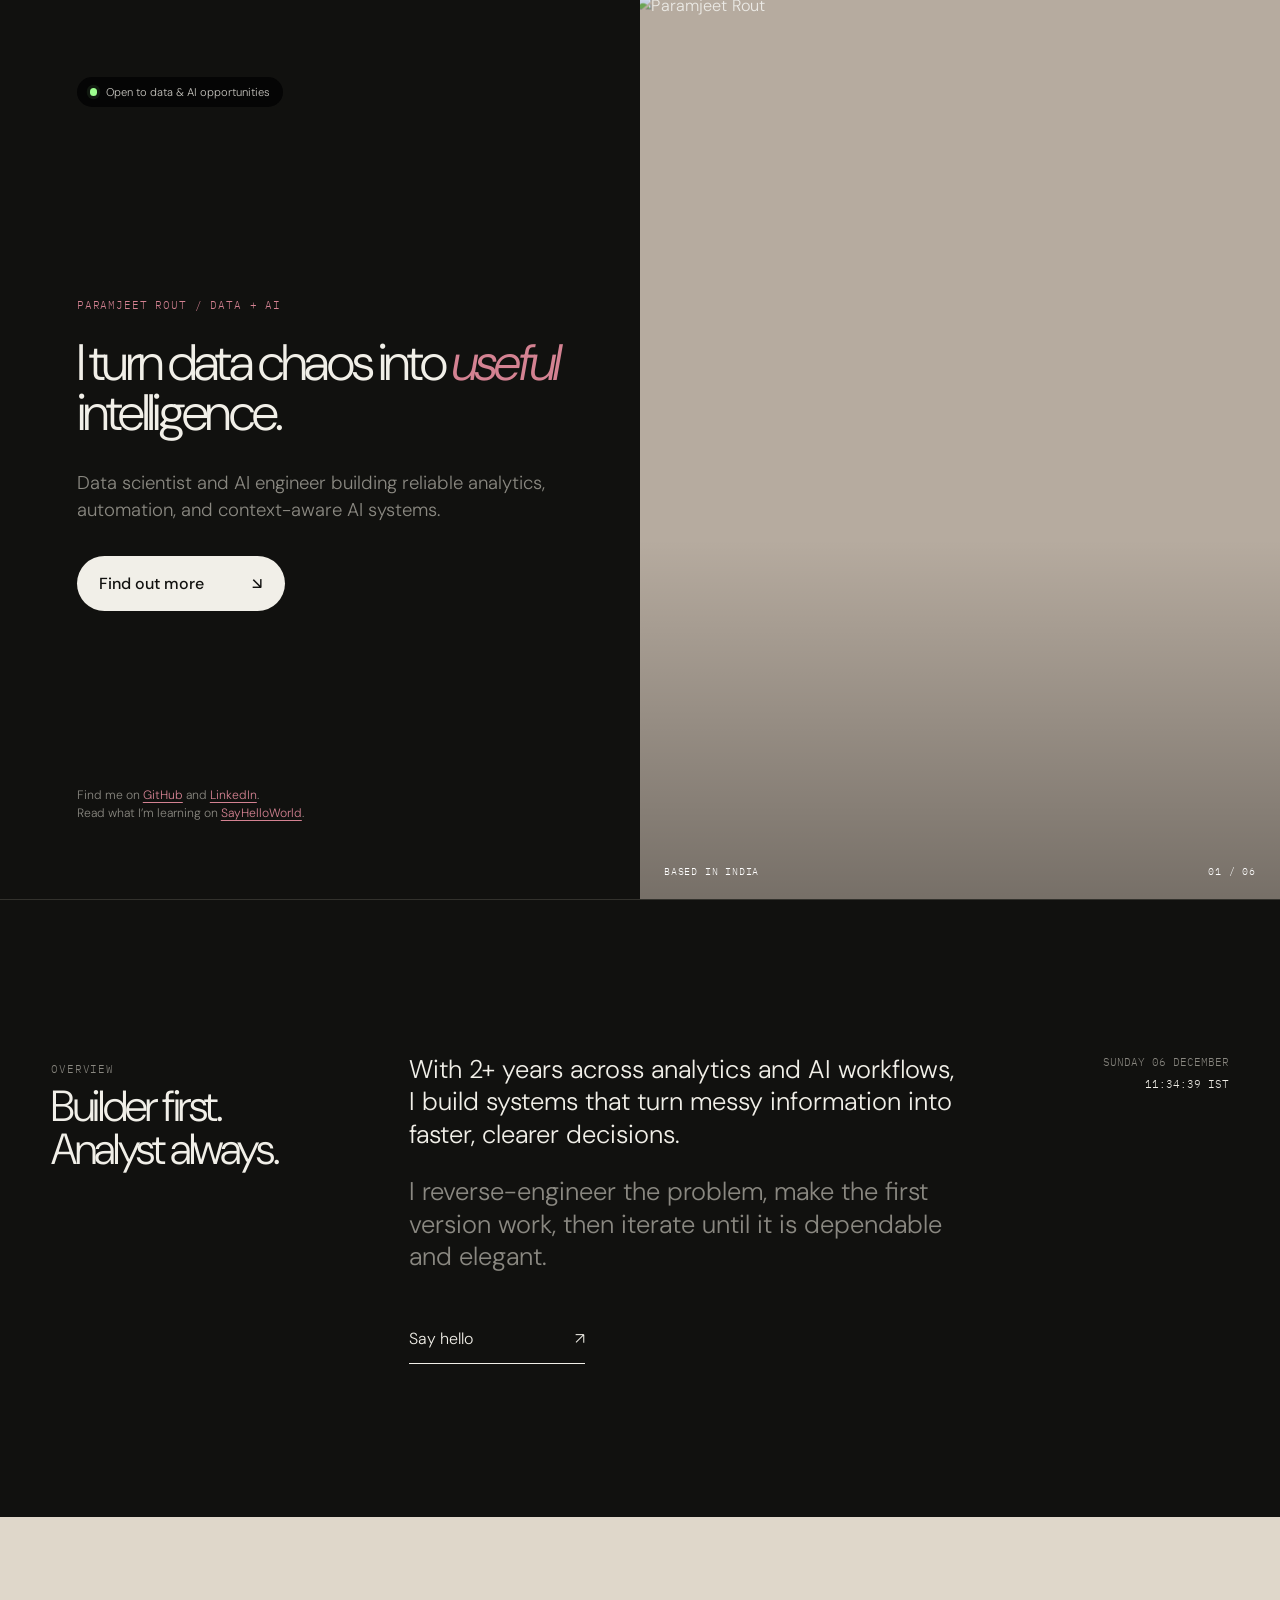
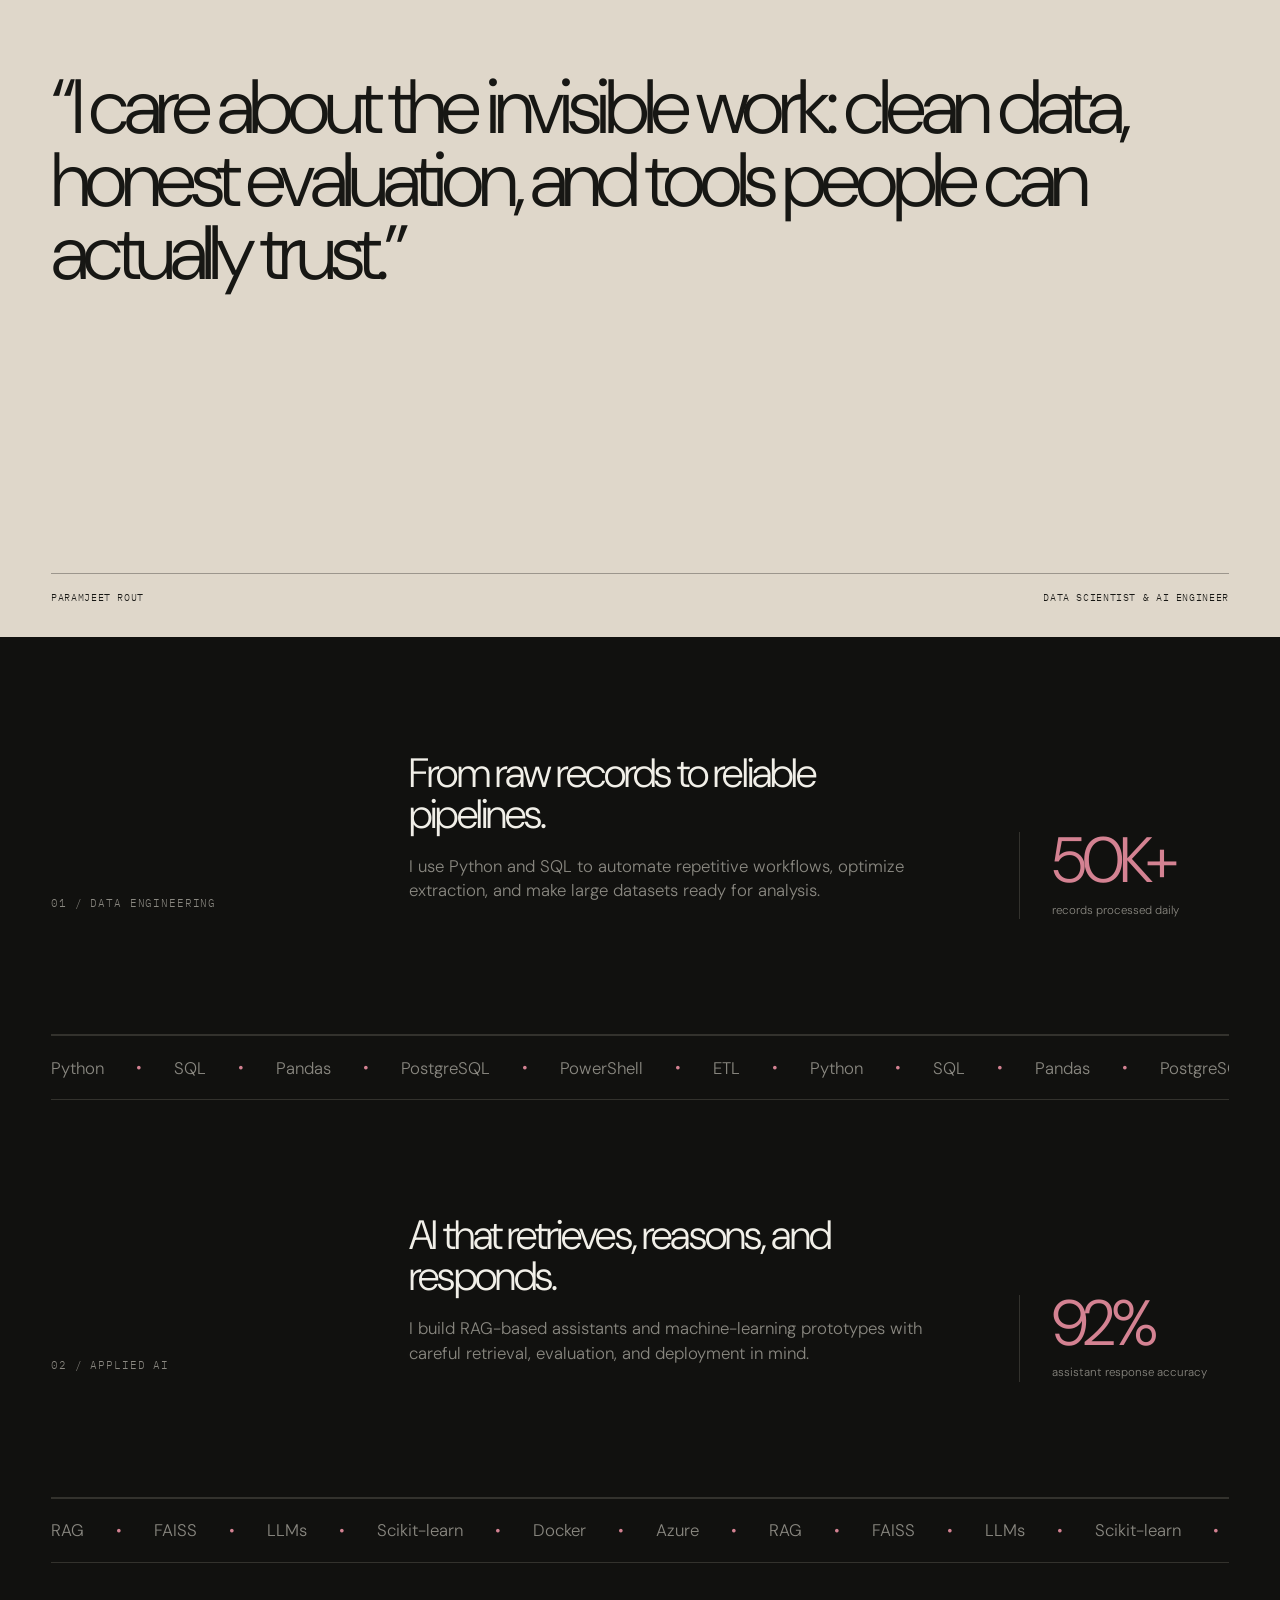
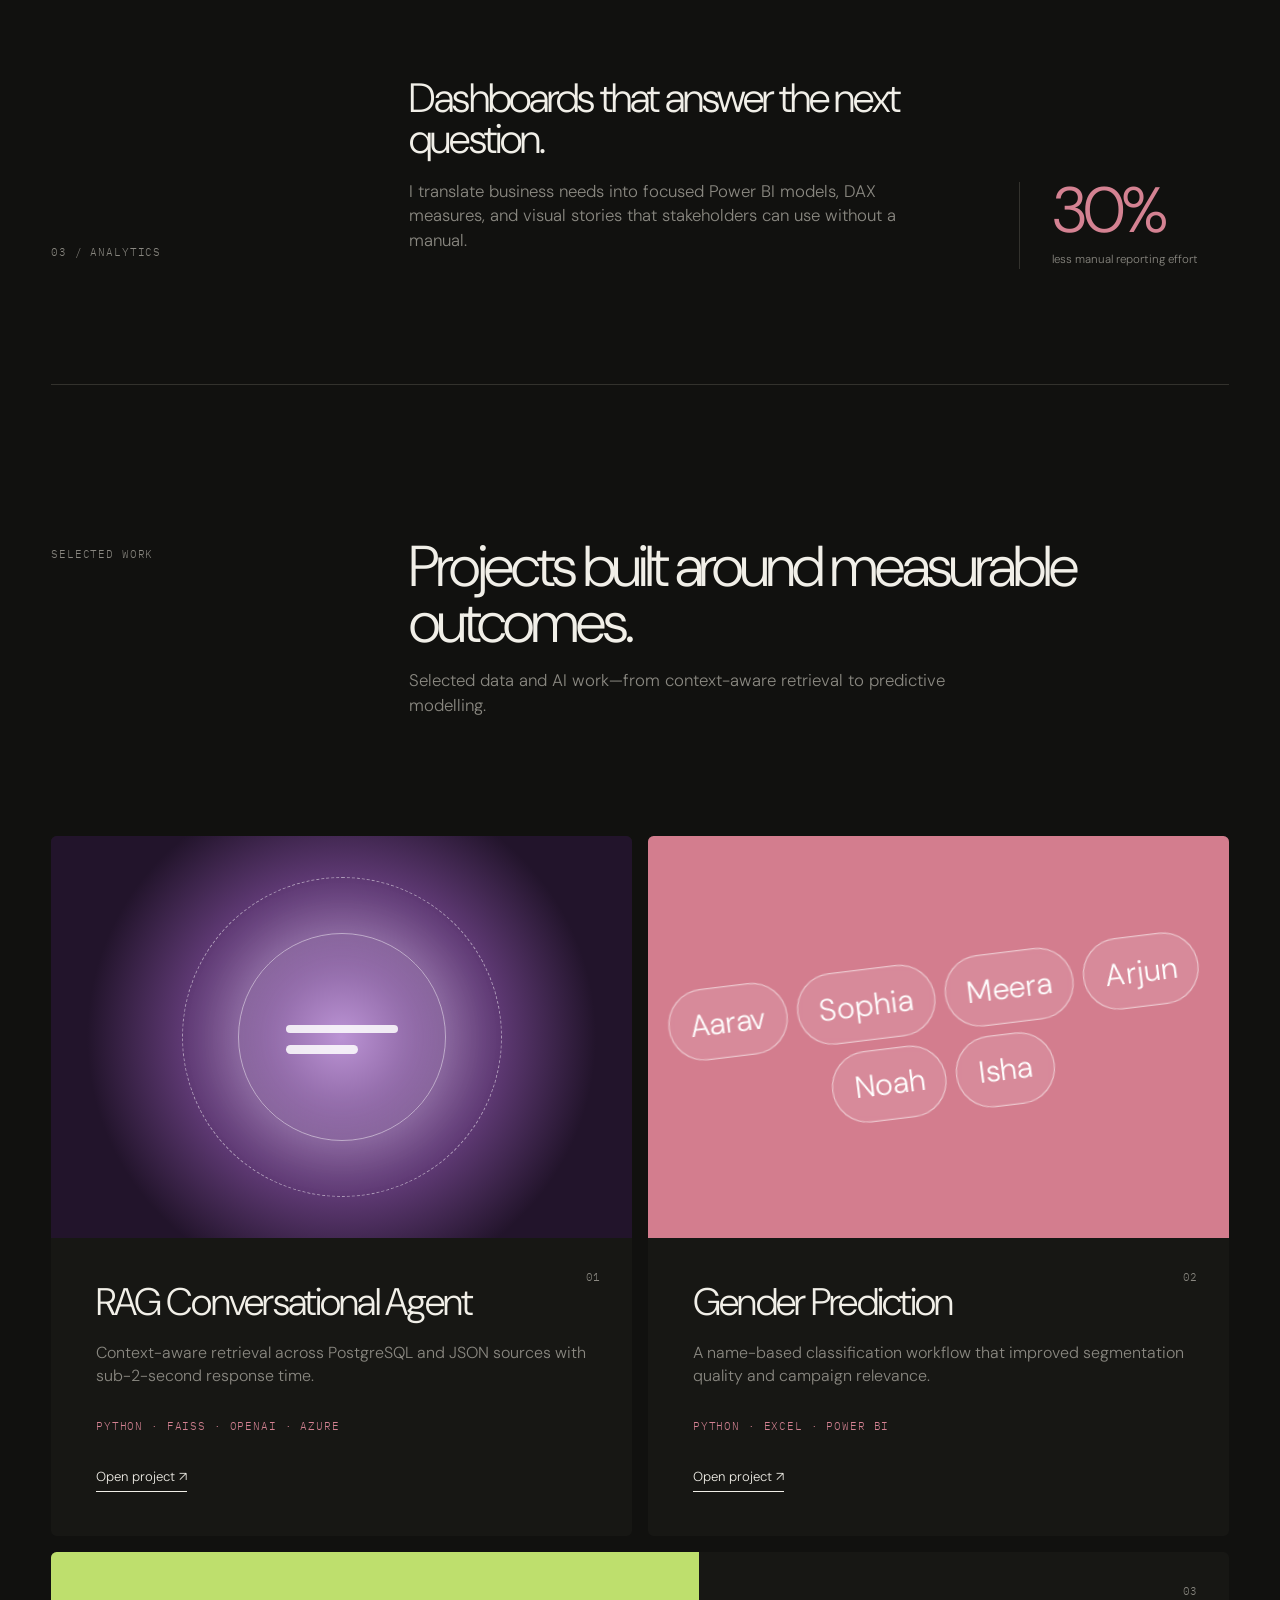
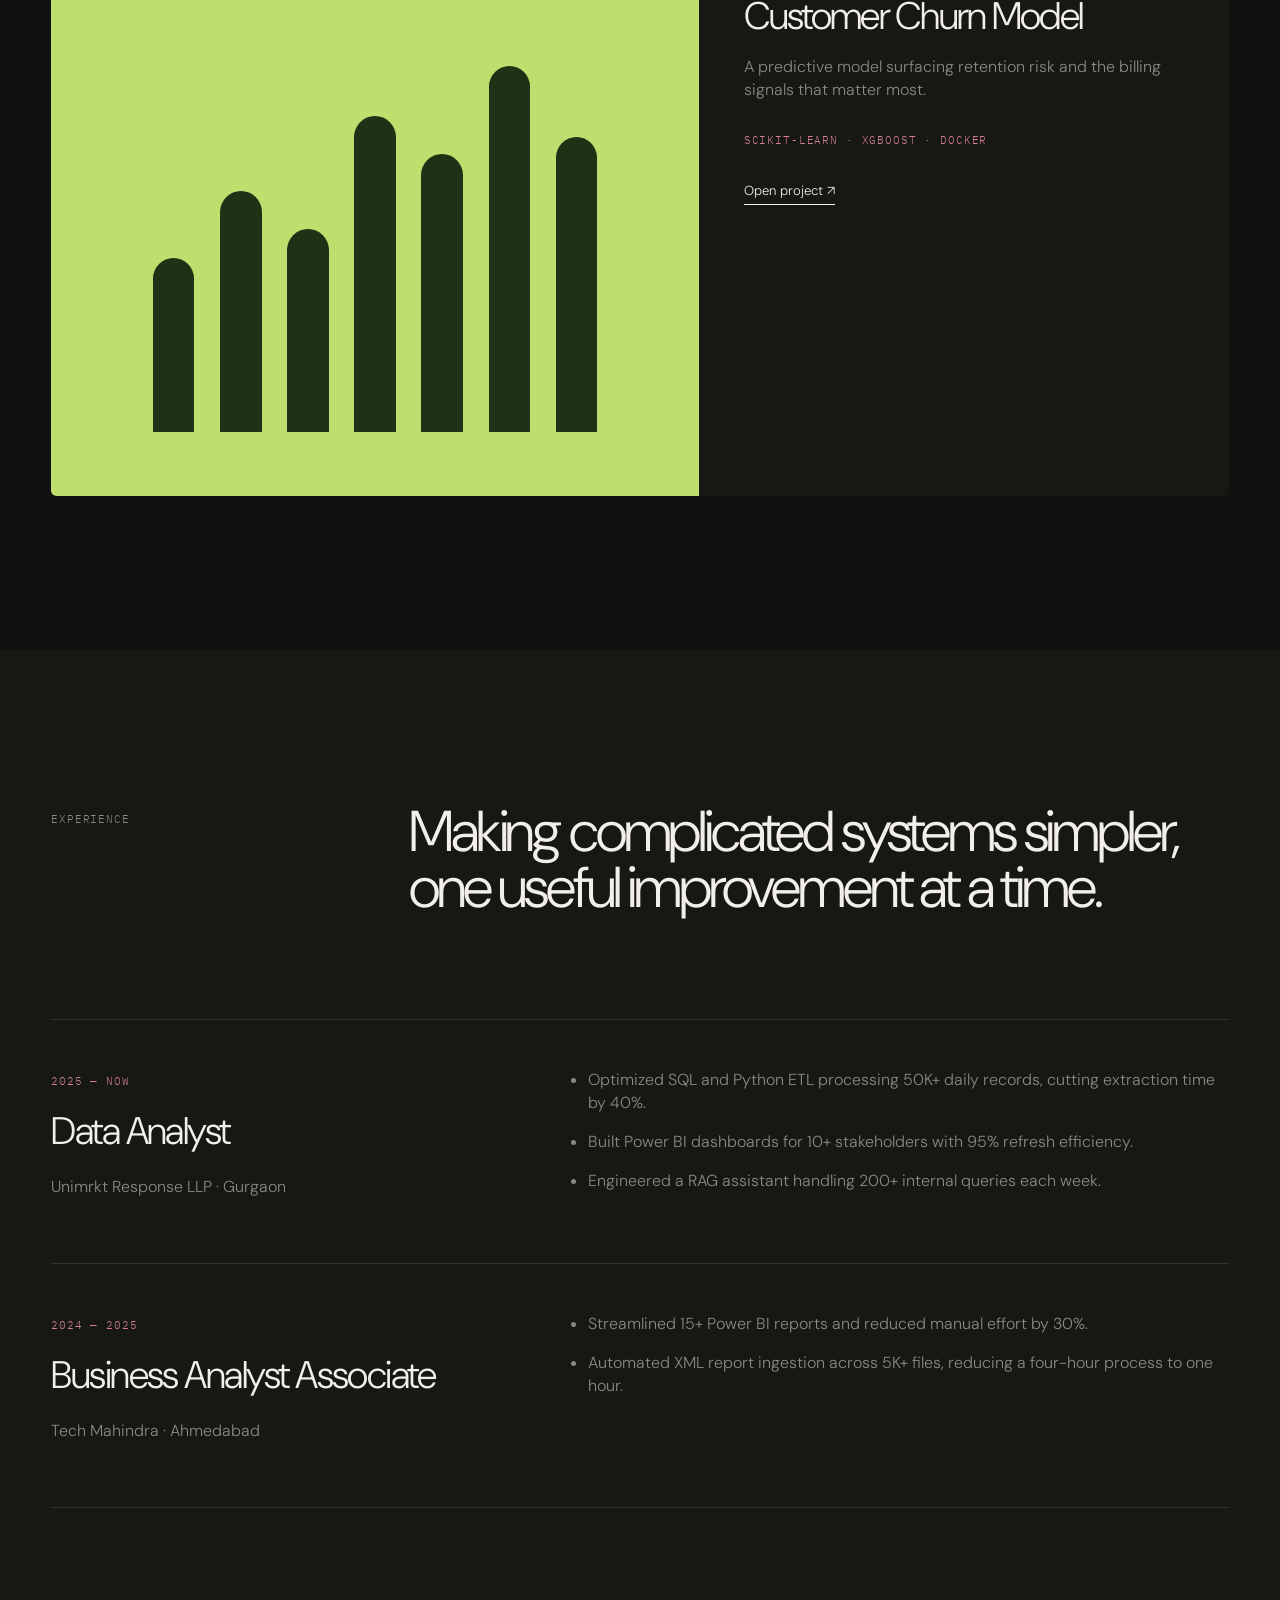
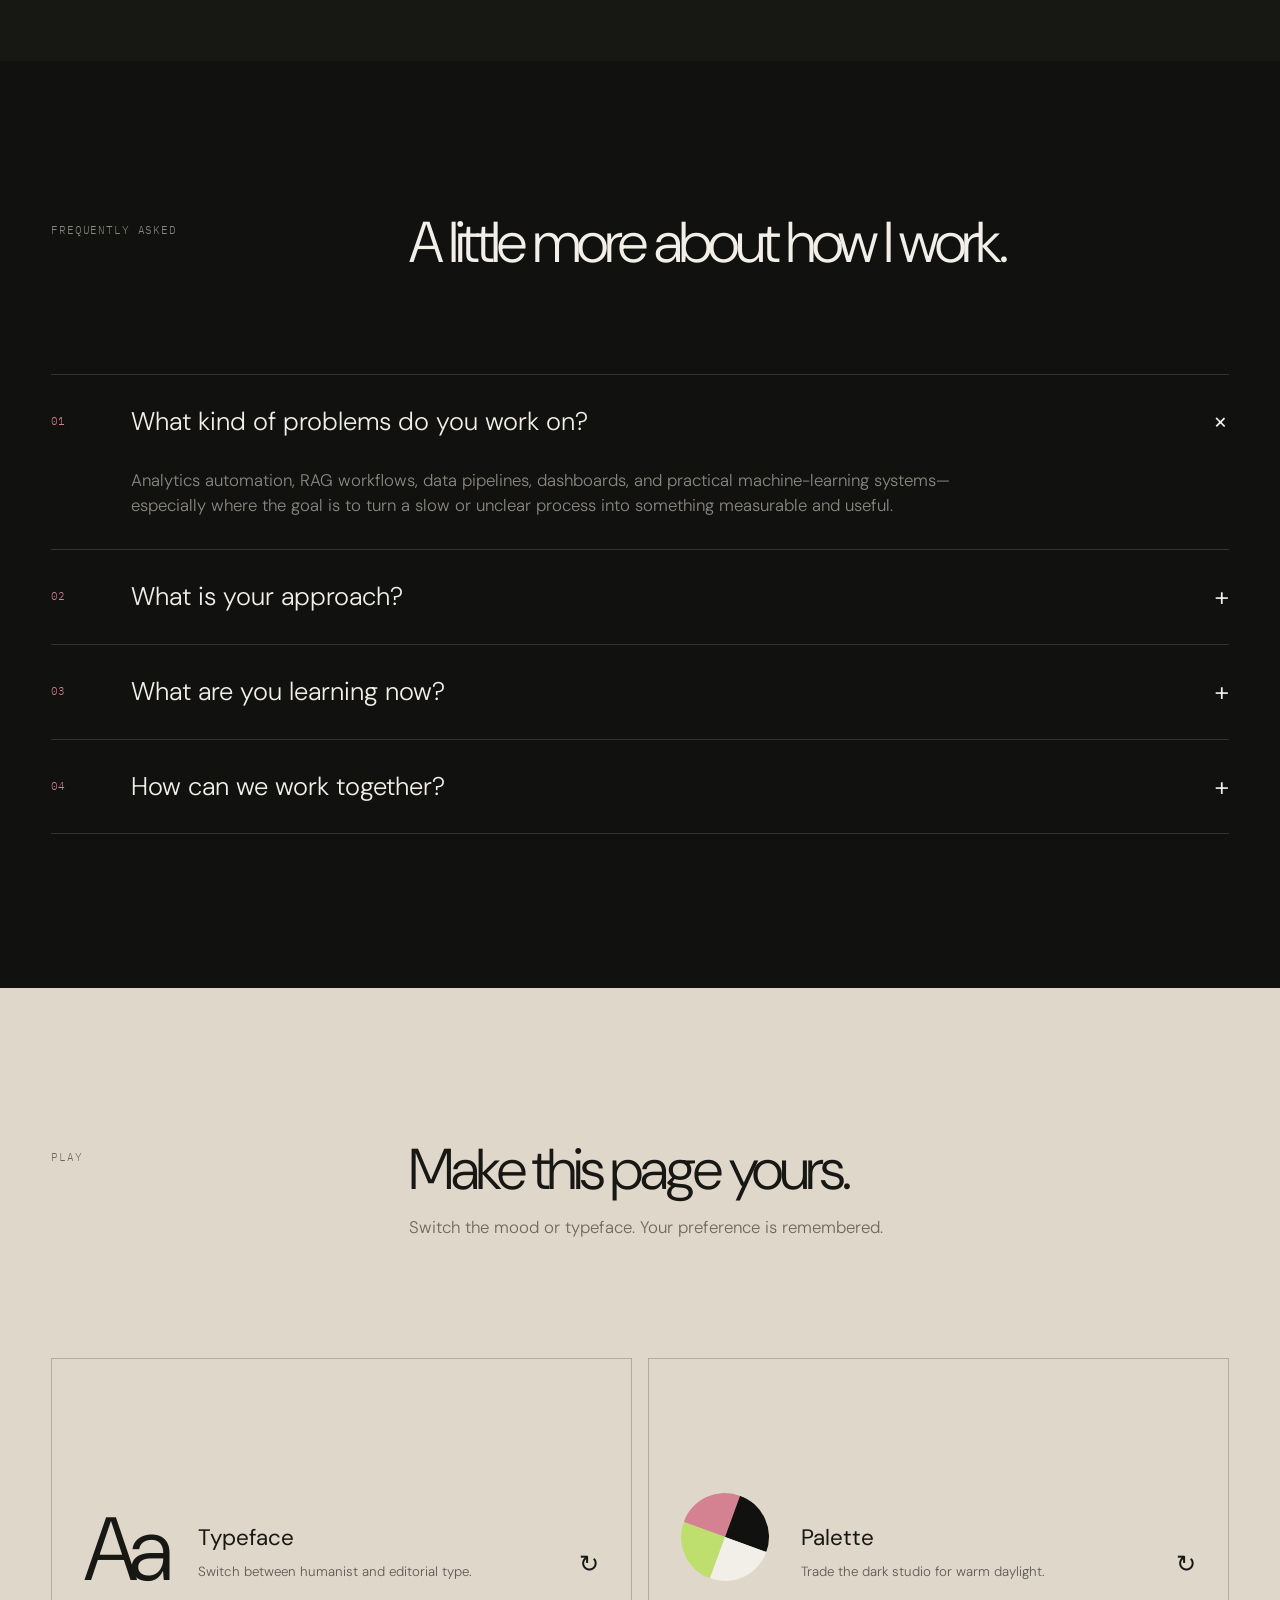
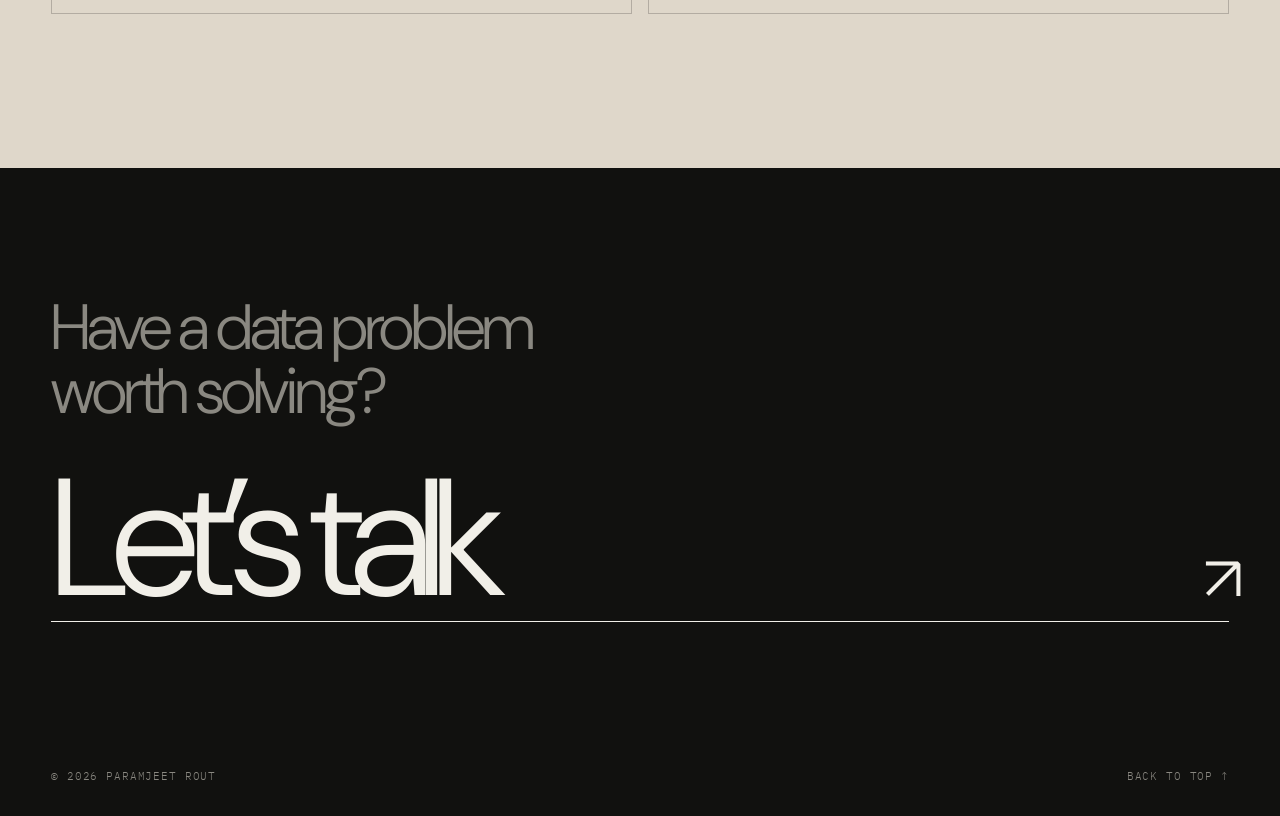
==== commit 56b94c43: "refactor: remove navbar component from all pages and consolidate navigation structure" ====
--- a/index.html
+++ b/index.html
@@ -1,3 +1,5 @@
+<!-- param/index.html -->
+
 <!doctype html>
 <html lang="en">
 <head>
--- a/style.css
+++ b/style.css
@@ -1,3 +1,5 @@
+/* param/style.css */
+
 :root {
   --bg: #11110f;
   --surface: #171714;
@@ -193,3 +195,138 @@
   *, *::before, *::after { animation-duration:.01ms !important; animation-iteration-count:1 !important; transition-duration:.01ms !important; }
   .reveal { opacity:1; transform:none; }
 }
+
+/* --- Subpages Layout & Header --- */
+.main-header {
+  display: flex;
+  justify-content: space-between;
+  align-items: center;
+  padding: 2rem var(--pad);
+  margin-bottom: 2rem;
+  flex-wrap: wrap;
+}
+
+.welcome-text {
+  margin: 0;
+  font-size: 2.2em;
+  color: var(--text);
+  font-weight: 500;
+}
+
+.top-nav {
+  display: flex;
+  gap: 2rem;
+  align-items: center;
+  flex-wrap: wrap;
+}
+
+.top-nav-link {
+  color: var(--muted);
+  text-decoration: none;
+  font-size: 1.1em;
+  font-weight: 500;
+  padding: 8px 0;
+  position: relative;
+  transition: color 0.3s ease;
+}
+
+.top-nav-link:hover {
+  color: var(--text);
+}
+
+.top-nav-link::after {
+  content: '';
+  position: absolute;
+  bottom: 4px;
+  left: 0;
+  width: 0;
+  height: 2px;
+  background-color: var(--accent);
+  transition: width 0.3s ease;
+}
+
+.top-nav-link:hover::after {
+  width: 100%;
+}
+
+.container {
+  display: grid;
+  grid-template-columns: repeat(2, 1fr);
+  gap: 1.5rem;
+  padding: 2rem var(--pad);
+  max-width: 1200px;
+  margin: 0 auto;
+}
+
+.sub-container {
+  background-color: var(--surface);
+  border-radius: var(--radius);
+  padding: 2rem;
+  border: 1px solid var(--line);
+  transition: transform 0.3s ease, box-shadow 0.3s ease;
+}
+
+.sub-container:hover {
+  transform: translateY(-3px);
+  box-shadow: 0 8px 20px rgba(0, 0, 0, 0.2);
+}
+
+.sub-container hr {
+  border: none;
+  border-top: 1px solid var(--line);
+  margin: 1.5rem 0;
+}
+
+.sub-container h3 {
+  color: var(--accent);
+  margin-bottom: 1rem;
+  margin-top: 0;
+  font-size: 1.5rem;
+}
+
+.sub-container h4 {
+  color: var(--accent);
+  margin-top: 1.5rem;
+  margin-bottom: 0.5rem;
+}
+
+.sub-container ul {
+  line-height: 1.8;
+  padding-left: 1.5rem;
+}
+
+.metric-highlight {
+  background-color: var(--surface-2);
+  color: var(--green);
+  padding: 2px 6px;
+  border-radius: var(--radius);
+  font-weight: bold;
+}
+
+.project-link {
+  color: var(--accent);
+  text-decoration: none;
+  margin: 0 8px;
+}
+
+.project-link:hover {
+  text-decoration: underline;
+}
+
+@media only screen and (max-width: 768px) {
+  .container {
+    grid-template-columns: 1fr;
+  }
+  
+  .main-header {
+    flex-direction: column;
+    align-items: flex-start;
+    gap: 15px;
+  }
+
+  .top-nav {
+    width: 100%;
+    justify-content: flex-start;
+    gap: 20px;
+  }
+}
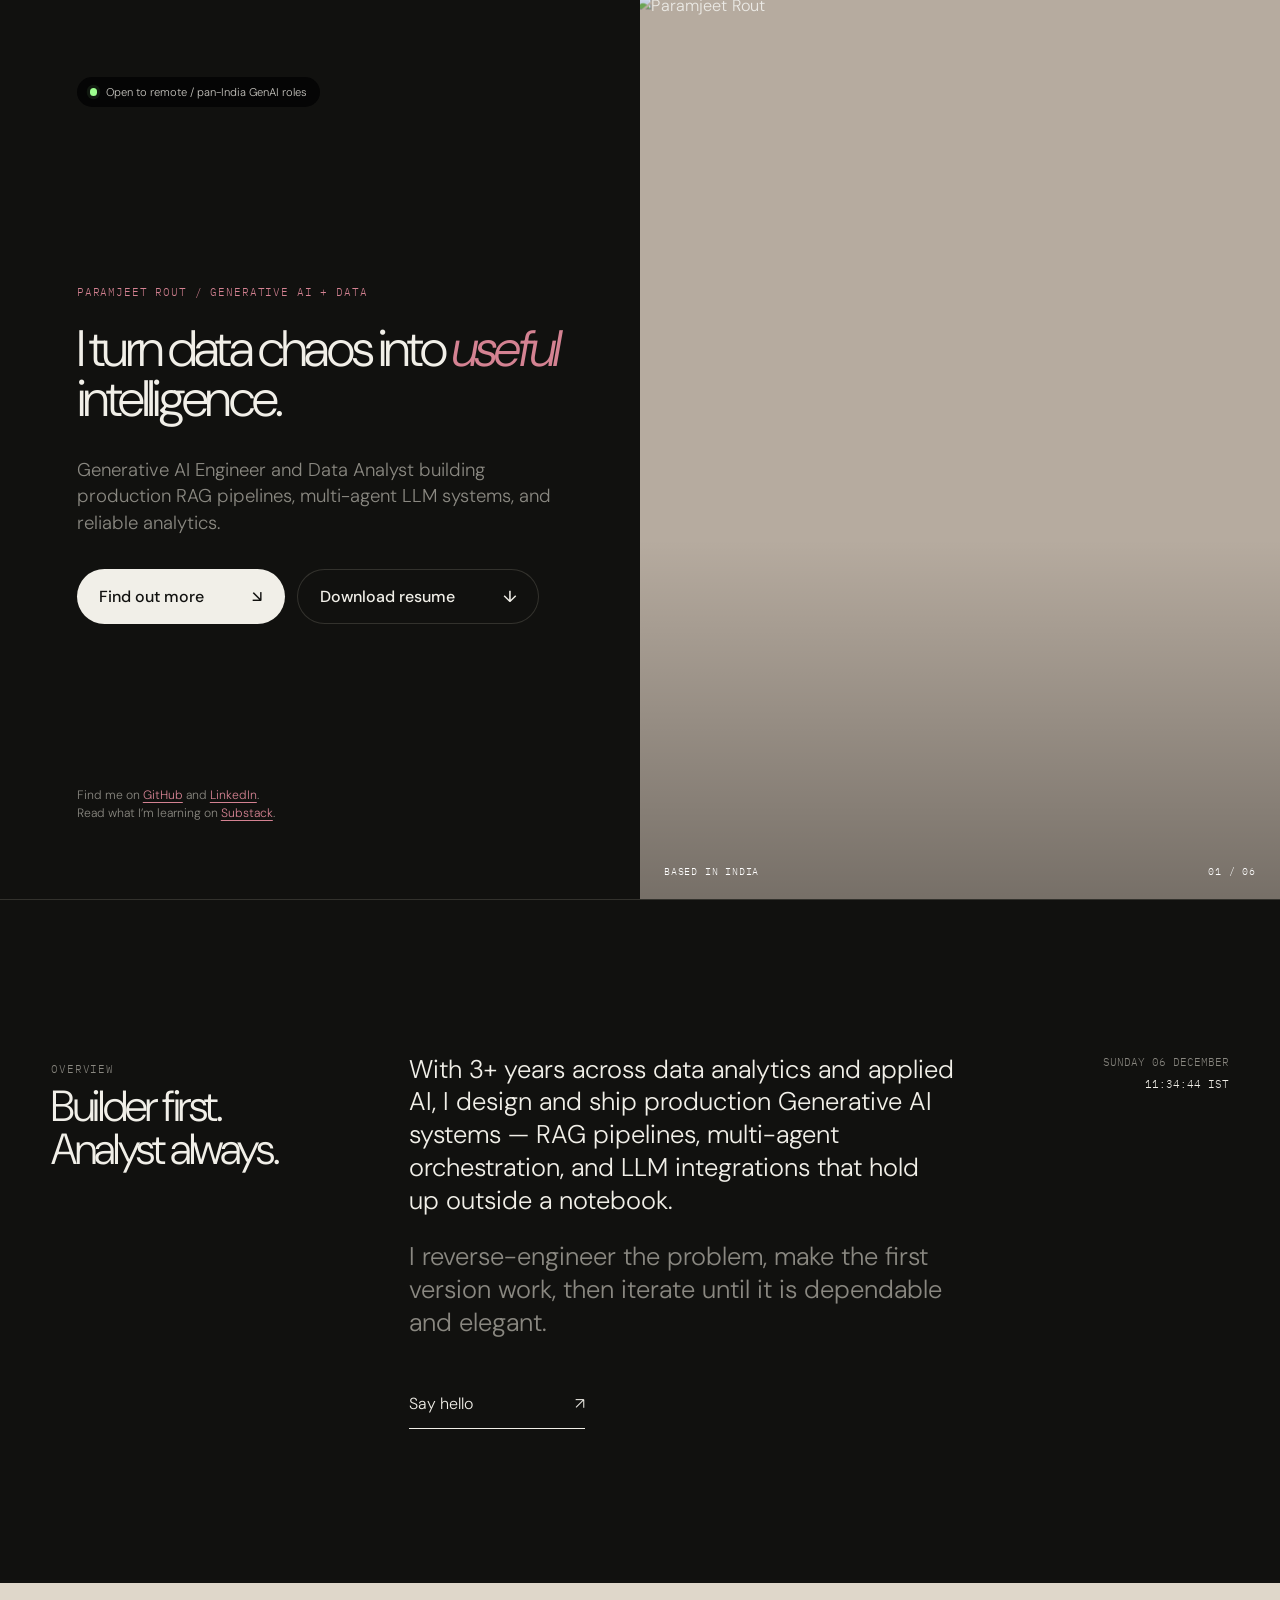
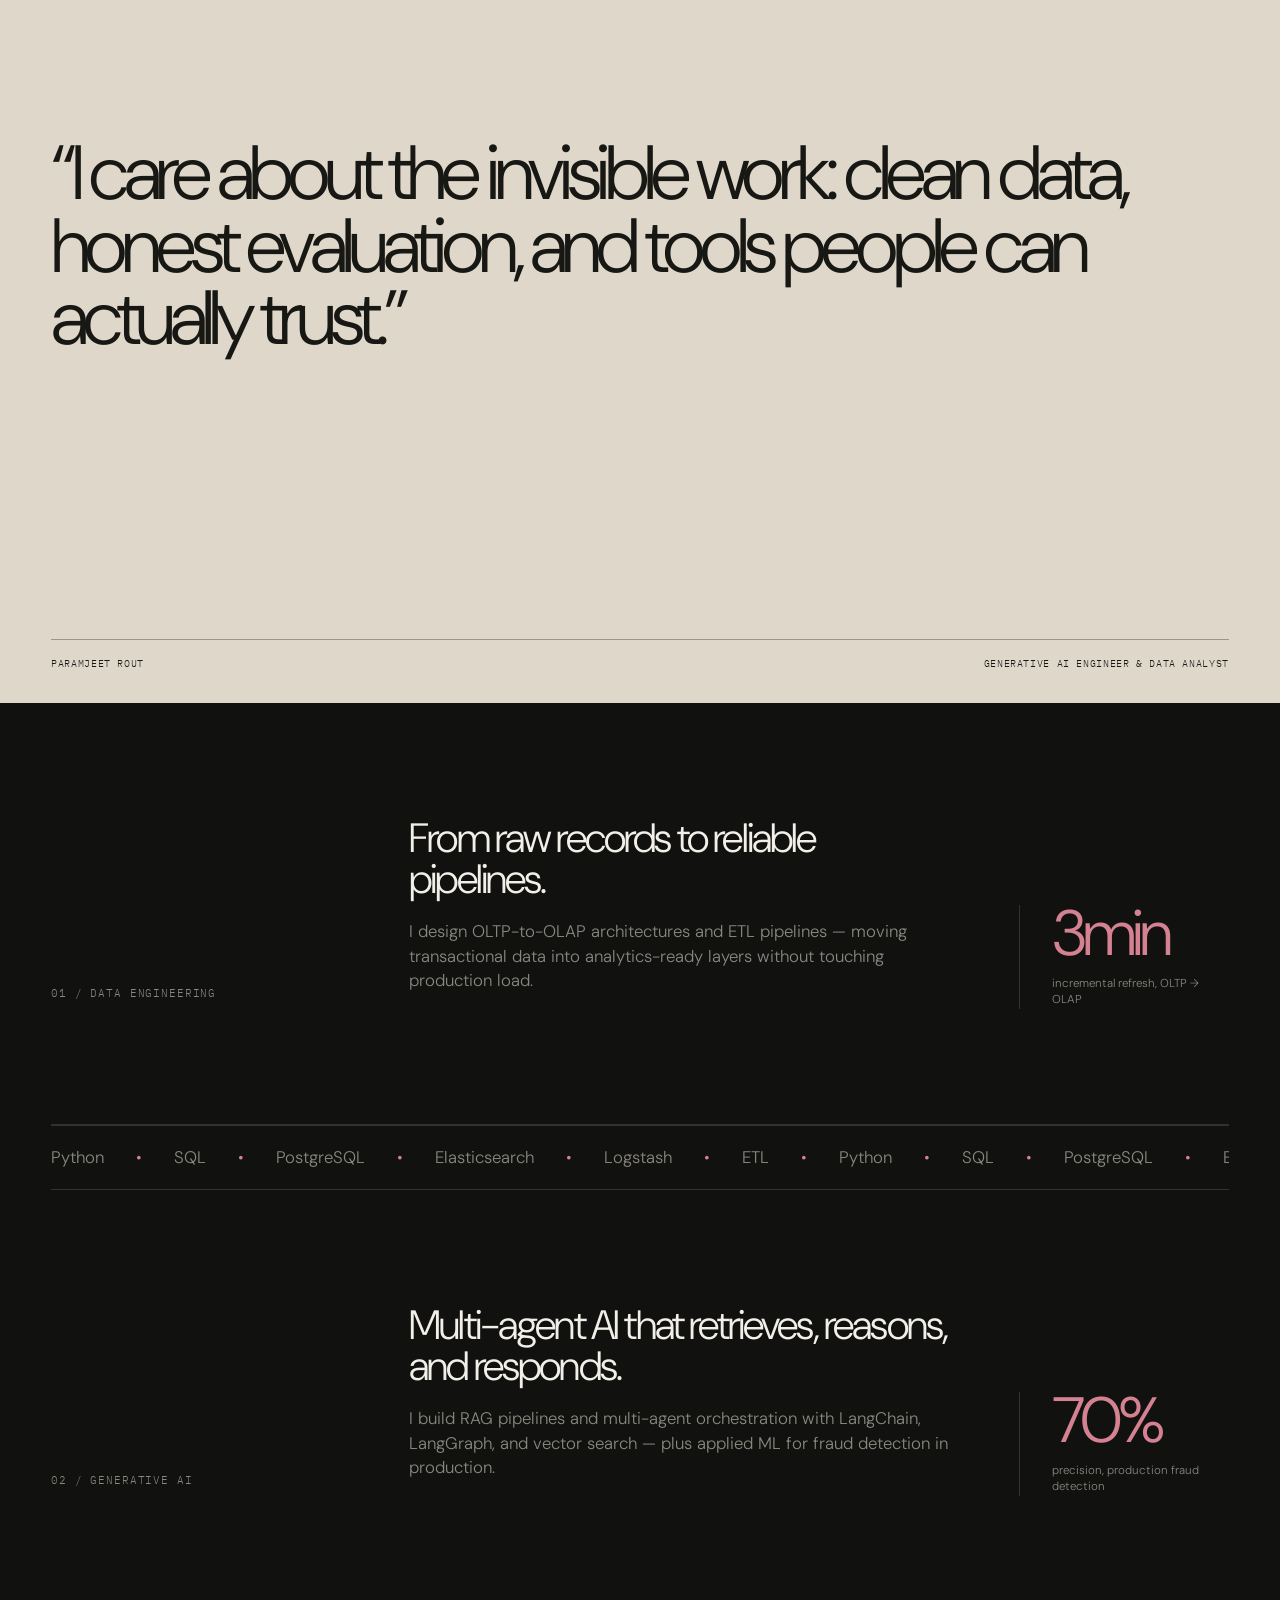
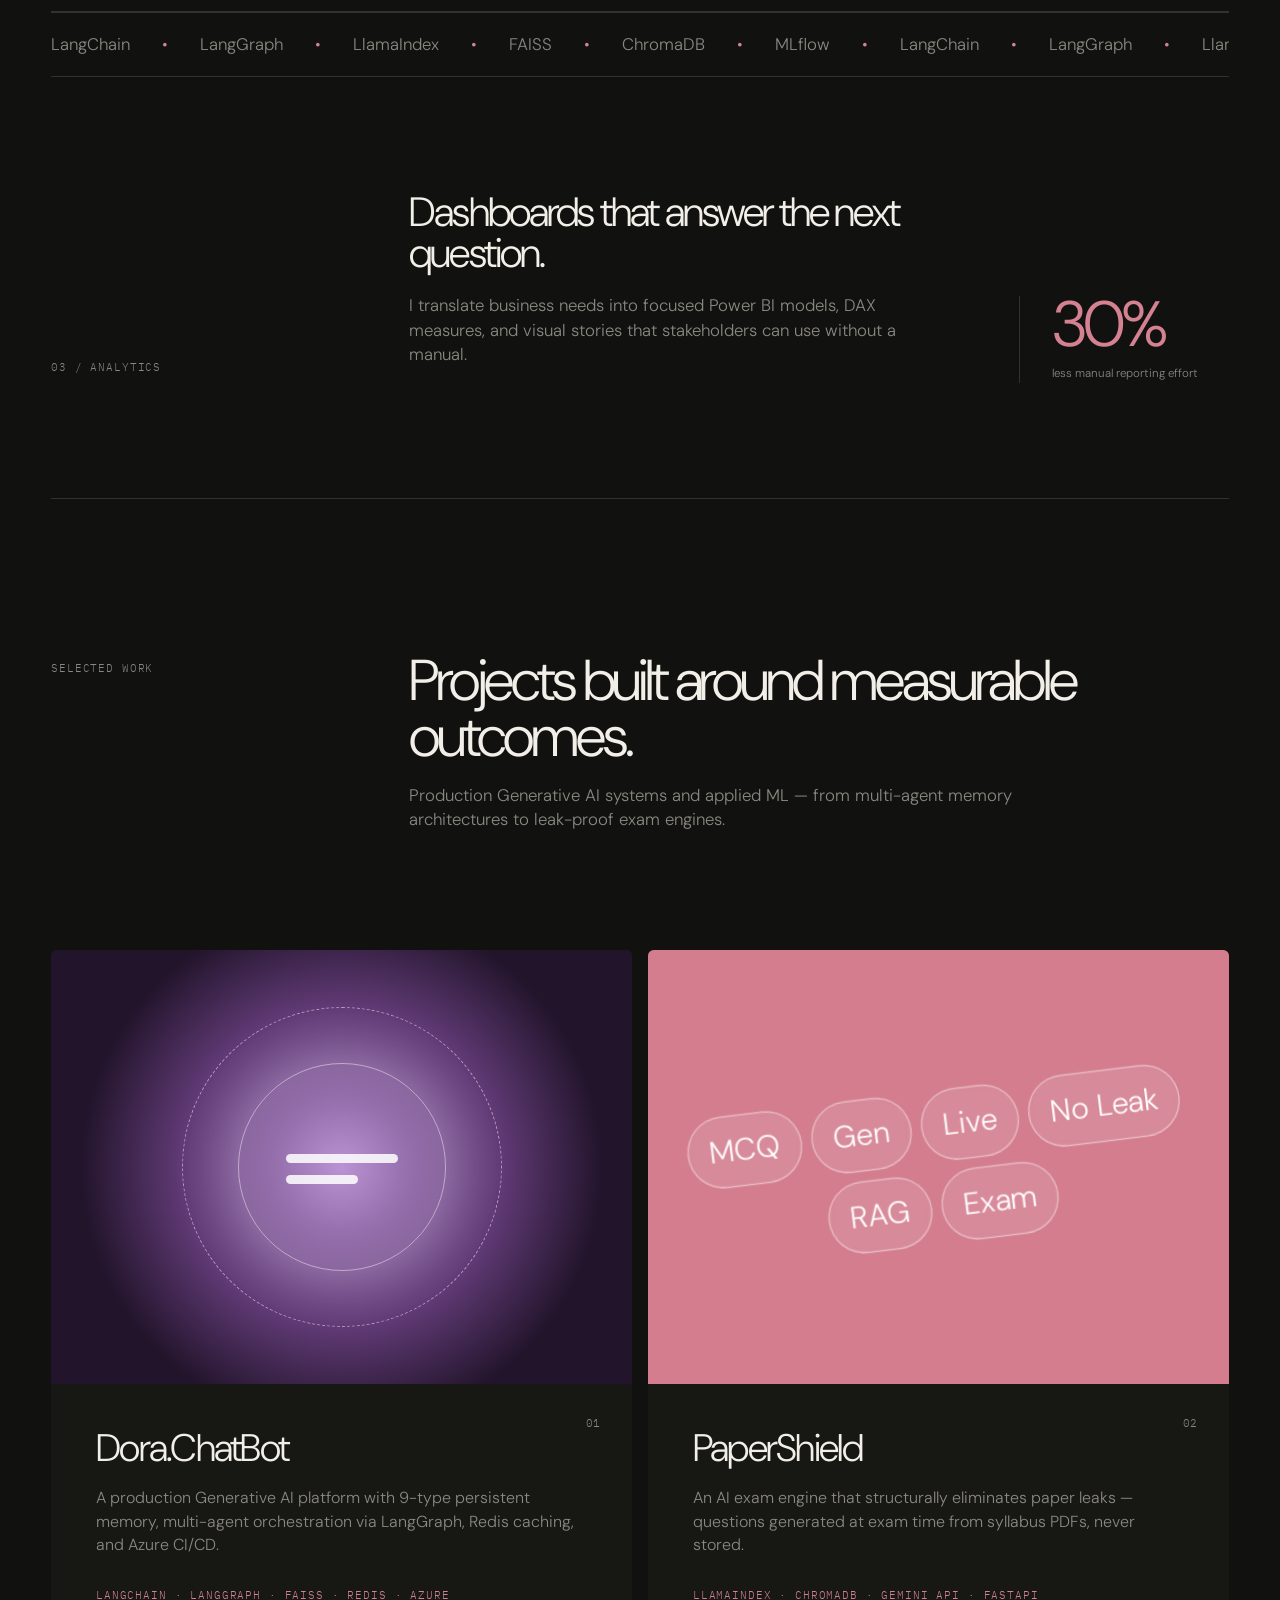
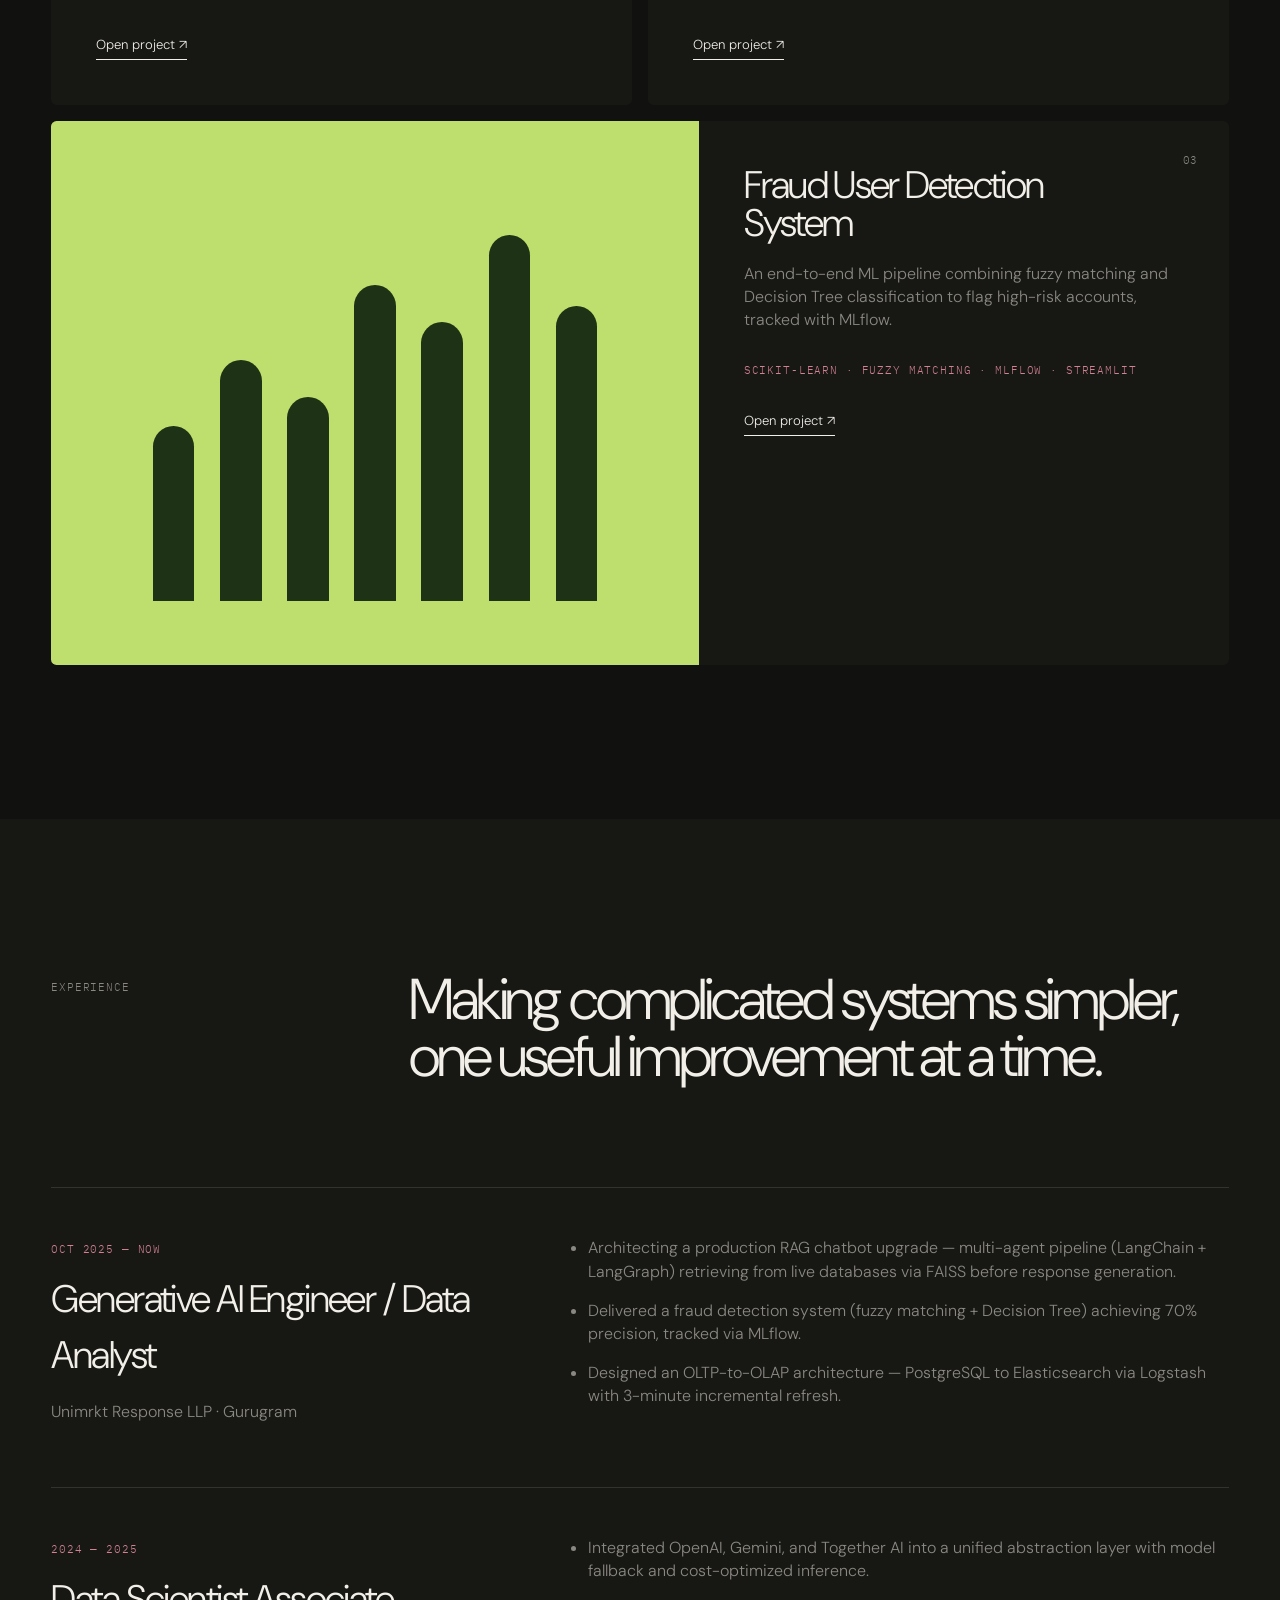
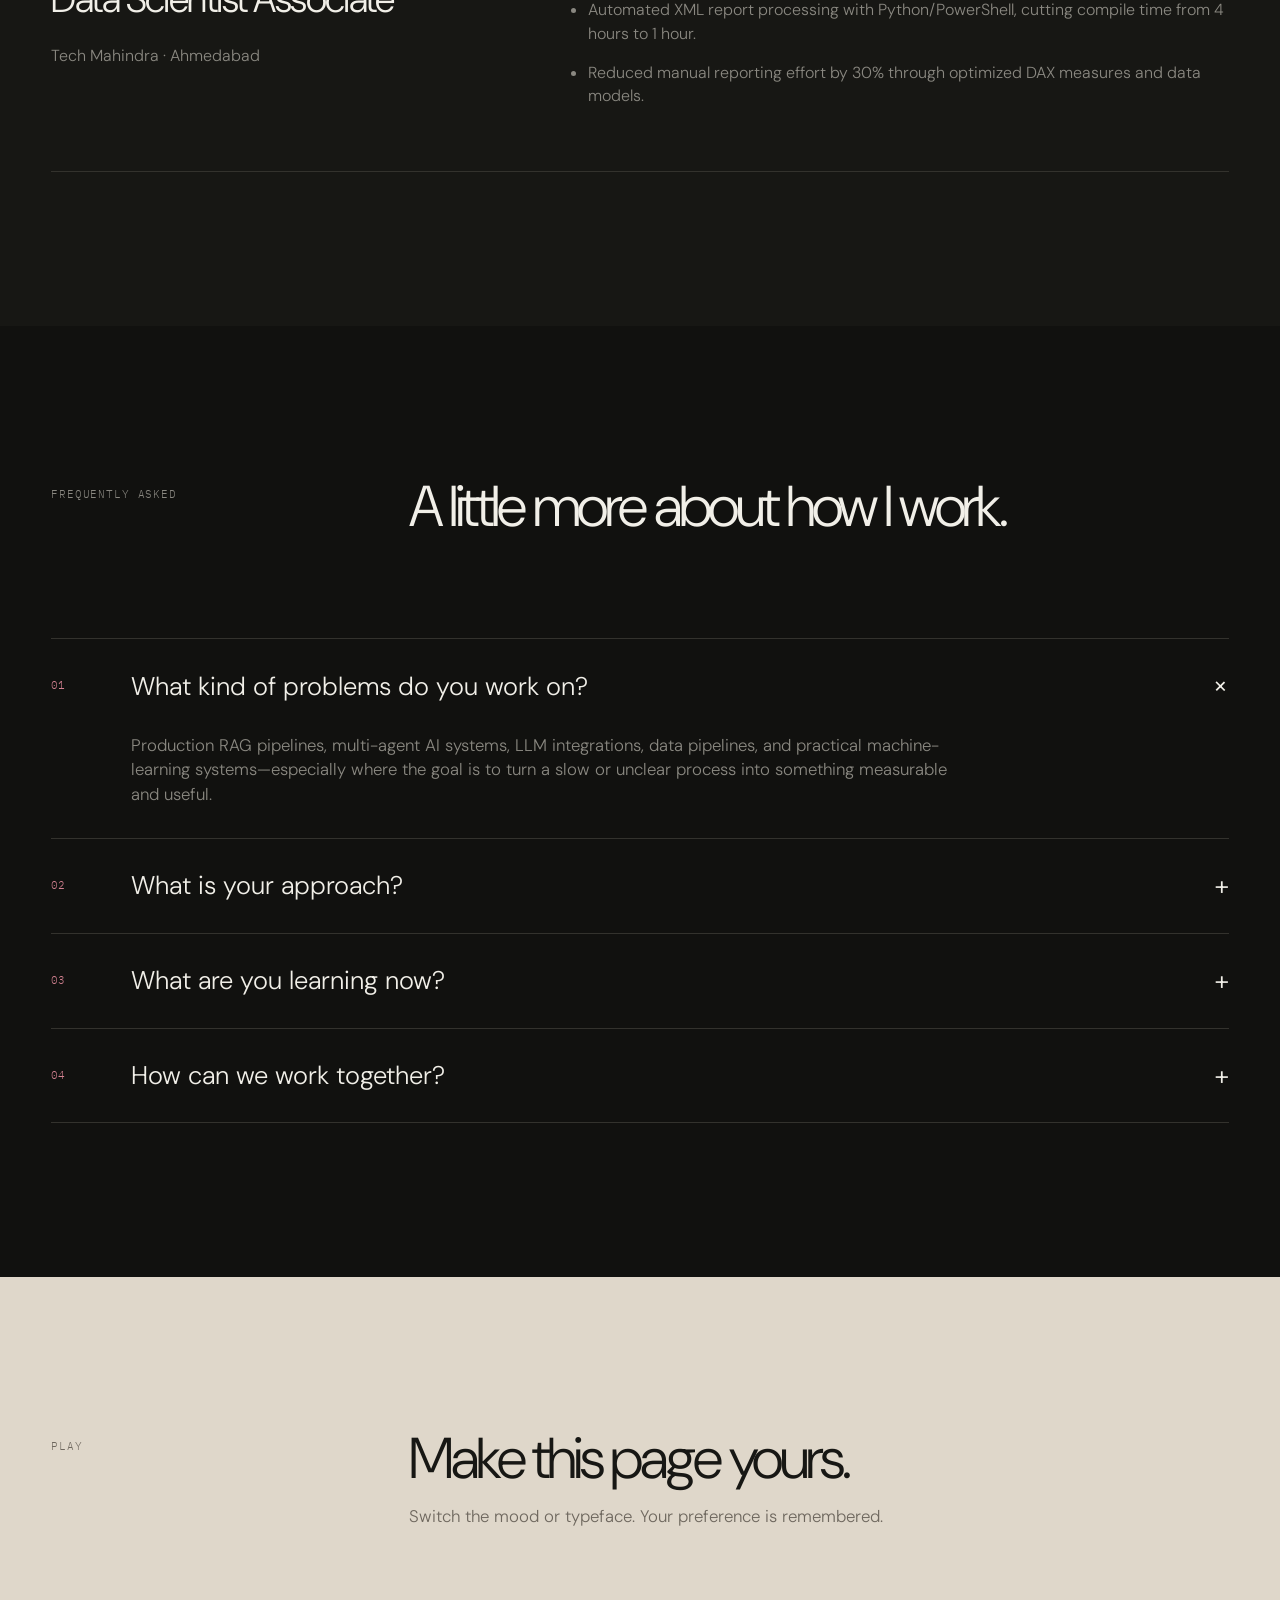
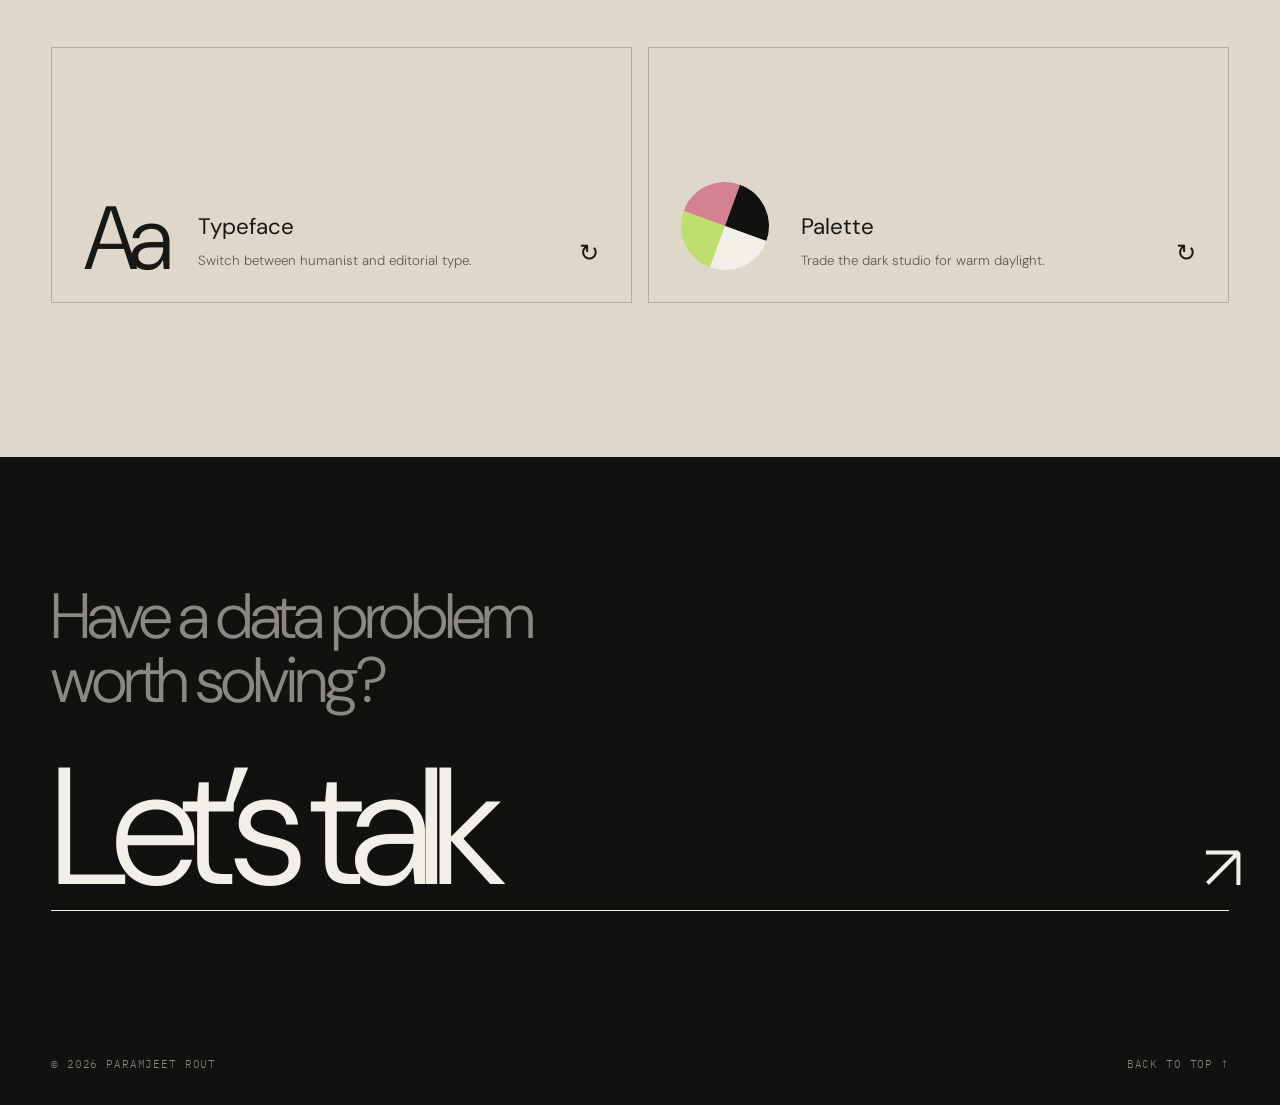
==== commit d9b43e84: "Add SVG social sharing card and navigation partial - Created a new SVG file for the branded social s" ====
--- a/index.html
+++ b/index.html
@@ -5,9 +5,19 @@
 <head>
   <meta charset="utf-8">
   <meta name="viewport" content="width=device-width, initial-scale=1">
-  <meta name="description" content="Paramjeet Rout — Data Scientist and AI Engineer building reliable analytics, automation, and AI systems.">
+  <meta name="description" content="Paramjeet Rout — Generative AI Engineer and Data Analyst building production RAG pipelines, multi-agent systems, and reliable analytics.">
   <meta name="theme-color" content="#11110f">
-  <title>Paramjeet Rout — Data Scientist & AI Engineer</title>
+  <meta property="og:type" content="website">
+  <meta property="og:title" content="Paramjeet Rout - Generative AI Engineer & Data Analyst">
+  <meta property="og:description" content="Production RAG pipelines, multi-agent LLM systems, and reliable analytics from Paramjeet Rout.">
+  <meta property="og:image" content="og-card.png">
+  <meta property="og:url" content="https://routparam12.github.io/param/">
+  <meta name="twitter:card" content="summary_large_image">
+  <meta name="twitter:title" content="Paramjeet Rout - Generative AI Engineer & Data Analyst">
+  <meta name="twitter:description" content="Production RAG pipelines, multi-agent LLM systems, and reliable analytics from Paramjeet Rout.">
+  <meta name="twitter:image" content="og-card.png">
+  <title>Paramjeet Rout — Generative AI Engineer & Data Analyst</title>
+  <link rel="icon" type="image/png" href="love.png">
   <link rel="preconnect" href="https://fonts.googleapis.com">
   <link rel="preconnect" href="https://fonts.gstatic.com" crossorigin>
   <link href="https://fonts.googleapis.com/css2?family=DM+Sans:wght@300;400;500;600&family=IBM+Plex+Mono:wght@400;500&display=swap" rel="stylesheet">
@@ -21,17 +31,20 @@
     <div class="hero-copy">
       <a class="availability" href="mailto:routparamjeet@gmail.com">
         <span class="status-dot" aria-hidden="true"></span>
-        Open to data & AI opportunities
+        Open to remote / pan-India GenAI roles
       </a>
 
       <div class="hero-main">
-        <p class="eyebrow">PARAMJEET ROUT / DATA + AI</p>
+        <p class="eyebrow">PARAMJEET ROUT / GENERATIVE AI + DATA</p>
         <h1>I turn data chaos into <em>useful</em> intelligence.</h1>
-        <p class="hero-intro">Data scientist and AI engineer building reliable analytics, automation, and context-aware AI systems.</p>
-        <a class="pill-button" href="#overview">Find out more <span aria-hidden="true">↘</span></a>
-      </div>
-
-      <p class="hero-links">Find me on <a href="https://github.com/routparam12" target="_blank" rel="noreferrer">GitHub</a> and <a href="https://www.linkedin.com/in/paramjeet-rout2026/" target="_blank" rel="noreferrer">LinkedIn</a>.<br>Read what I’m learning on <a href="https://sayhelloworld.co" target="_blank" rel="noreferrer">SayHelloWorld</a>.</p>
+        <p class="hero-intro">Generative AI Engineer and Data Analyst building production RAG pipelines, multi-agent LLM systems, and reliable analytics.</p>
+        <div class="hero-actions">
+          <a class="pill-button" href="#overview">Find out more <span aria-hidden="true">↘</span></a>
+          <a class="pill-button pill-button-secondary" href="Paramjeet_Rout_Resume.pdf" download>Download resume <span aria-hidden="true">↓</span></a>
+        </div>
+      </div>
+
+      <p class="hero-links">Find me on <a href="https://github.com/routparam12" target="_blank" rel="noreferrer">GitHub</a> and <a href="https://www.linkedin.com/in/paramjeet-rout2026" target="_blank" rel="noreferrer">LinkedIn</a>.<br>Read what I’m learning on <a href="https://substack.com/@paramjeetrout" target="_blank" rel="noreferrer">Substack</a>.</p>
     </div>
 
     <div class="hero-portrait" aria-label="Portrait of Paramjeet Rout">
@@ -47,7 +60,7 @@
         <h2>Builder first.<br>Analyst always.</h2>
       </div>
       <div class="overview-copy">
-        <p>With 2+ years across analytics and AI workflows, I build systems that turn messy information into faster, clearer decisions.</p>
+        <p>With 3+ years across data analytics and applied AI, I design and ship production Generative AI systems — RAG pipelines, multi-agent orchestration, and LLM integrations that hold up outside a notebook.</p>
         <p>I reverse-engineer the problem, make the first version work, then iterate until it is dependable and elegant.</p>
         <a class="text-link" href="mailto:routparamjeet@gmail.com">Say hello <span>↗</span></a>
       </div>
@@ -59,7 +72,7 @@
 
     <section class="statement reveal" aria-label="Career statement">
       <p>“I care about the invisible work: clean data, honest evaluation, and tools people can actually trust.”</p>
-      <div class="statement-meta"><span>PARAMJEET ROUT</span><span>DATA SCIENTIST & AI ENGINEER</span></div>
+      <div class="statement-meta"><span>PARAMJEET ROUT</span><span>GENERATIVE AI ENGINEER & DATA ANALYST</span></div>
     </section>
 
     <section class="capabilities" id="capabilities">
@@ -67,29 +80,29 @@
         <p class="section-label">01 / Data engineering</p>
         <div>
           <h3>From raw records to reliable pipelines.</h3>
-          <p>I use Python and SQL to automate repetitive workflows, optimize extraction, and make large datasets ready for analysis.</p>
-        </div>
-        <div class="metric"><strong>50K+</strong><span>records processed daily</span></div>
+          <p>I design OLTP-to-OLAP architectures and ETL pipelines — moving transactional data into analytics-ready layers without touching production load.</p>
+        </div>
+        <div class="metric"><strong>3min</strong><span>incremental refresh, OLTP → OLAP</span></div>
       </article>
 
       <div class="marquee" aria-label="Technical skills">
         <div class="marquee-track">
-          <span>Python</span><i>•</i><span>SQL</span><i>•</i><span>Pandas</span><i>•</i><span>PostgreSQL</span><i>•</i><span>PowerShell</span><i>•</i><span>ETL</span><i>•</i><span>Python</span><i>•</i><span>SQL</span><i>•</i><span>Pandas</span><i>•</i><span>PostgreSQL</span><i>•</i><span>PowerShell</span><i>•</i><span>ETL</span><i>•</i>
+          <span>Python</span><i>•</i><span>SQL</span><i>•</i><span>PostgreSQL</span><i>•</i><span>Elasticsearch</span><i>•</i><span>Logstash</span><i>•</i><span>ETL</span><i>•</i><span>Python</span><i>•</i><span>SQL</span><i>•</i><span>PostgreSQL</span><i>•</i><span>Elasticsearch</span><i>•</i><span>Logstash</span><i>•</i><span>ETL</span><i>•</i>
         </div>
       </div>
 
       <article class="capability section-grid reveal">
-        <p class="section-label">02 / Applied AI</p>
-        <div>
-          <h3>AI that retrieves, reasons, and responds.</h3>
-          <p>I build RAG-based assistants and machine-learning prototypes with careful retrieval, evaluation, and deployment in mind.</p>
-        </div>
-        <div class="metric"><strong>92%</strong><span>assistant response accuracy</span></div>
+        <p class="section-label">02 / Generative AI</p>
+        <div>
+          <h3>Multi-agent AI that retrieves, reasons, and responds.</h3>
+          <p>I build RAG pipelines and multi-agent orchestration with LangChain, LangGraph, and vector search — plus applied ML for fraud detection in production.</p>
+        </div>
+        <div class="metric"><strong>70%</strong><span>precision, production fraud detection</span></div>
       </article>
 
       <div class="marquee marquee-reverse" aria-label="AI and deployment skills">
         <div class="marquee-track">
-          <span>RAG</span><i>•</i><span>FAISS</span><i>•</i><span>LLMs</span><i>•</i><span>Scikit-learn</span><i>•</i><span>Docker</span><i>•</i><span>Azure</span><i>•</i><span>RAG</span><i>•</i><span>FAISS</span><i>•</i><span>LLMs</span><i>•</i><span>Scikit-learn</span><i>•</i><span>Docker</span><i>•</i><span>Azure</span><i>•</i>
+          <span>LangChain</span><i>•</i><span>LangGraph</span><i>•</i><span>LlamaIndex</span><i>•</i><span>FAISS</span><i>•</i><span>ChromaDB</span><i>•</i><span>MLflow</span><i>•</i><span>LangChain</span><i>•</i><span>LangGraph</span><i>•</i><span>LlamaIndex</span><i>•</i><span>FAISS</span><i>•</i><span>ChromaDB</span><i>•</i><span>MLflow</span><i>•</i>
         </div>
       </div>
 
@@ -108,46 +121,46 @@
         <p class="section-label">Selected work</p>
         <div>
           <h2>Projects built around measurable outcomes.</h2>
-          <p>Selected data and AI work—from context-aware retrieval to predictive modelling.</p>
+          <p>Production Generative AI systems and applied ML — from multi-agent memory architectures to leak-proof exam engines.</p>
         </div>
       </div>
 
       <div class="project-grid">
-        <a class="project-card project-rag" href="https://github.com/routparam12/rag-agent" target="_blank" rel="noreferrer">
+        <a class="project-card project-rag" href="https://github.com/routparam12/Dora.ChatBot" target="_blank" rel="noreferrer">
           <div class="project-art" aria-hidden="true">
             <div class="orb orb-one"></div><div class="orb orb-two"></div><div class="chat-line"></div><div class="chat-line short"></div>
           </div>
           <div class="project-copy">
             <span class="project-number">01</span>
-            <h3>RAG Conversational Agent</h3>
-            <p>Context-aware retrieval across PostgreSQL and JSON sources with sub-2-second response time.</p>
-            <span class="project-tech">PYTHON · FAISS · OPENAI · AZURE</span>
+            <h3>Dora.ChatBot</h3>
+            <p>A production Generative AI platform with 9-type persistent memory, multi-agent orchestration via LangGraph, Redis caching, and Azure CI/CD.</p>
+            <span class="project-tech">LANGCHAIN · LANGGRAPH · FAISS · REDIS · AZURE</span>
             <span class="project-open">Open project ↗</span>
           </div>
         </a>
 
-        <a class="project-card project-gender" href="https://github.com/routparam12/gender-prediction" target="_blank" rel="noreferrer">
+        <a class="project-card project-gender" href="https://github.com/routparam12/PaperShield-AI-Exam-Engine-for-Leak-Proof-Assessments" target="_blank" rel="noreferrer">
           <div class="project-art" aria-hidden="true">
-            <div class="name-cloud"><span>Aarav</span><span>Sophia</span><span>Meera</span><span>Arjun</span><span>Noah</span><span>Isha</span></div>
+            <div class="name-cloud"><span>MCQ</span><span>Gen</span><span>Live</span><span>No Leak</span><span>RAG</span><span>Exam</span></div>
           </div>
           <div class="project-copy">
             <span class="project-number">02</span>
-            <h3>Gender Prediction</h3>
-            <p>A name-based classification workflow that improved segmentation quality and campaign relevance.</p>
-            <span class="project-tech">PYTHON · EXCEL · POWER BI</span>
+            <h3>PaperShield</h3>
+            <p>An AI exam engine that structurally eliminates paper leaks — questions generated at exam time from syllabus PDFs, never stored.</p>
+            <span class="project-tech">LLAMAINDEX · CHROMADB · GEMINI API · FASTAPI</span>
             <span class="project-open">Open project ↗</span>
           </div>
         </a>
 
-        <a class="project-card project-churn" href="https://github.com/routparam12/churn-prediction" target="_blank" rel="noreferrer">
+        <a class="project-card project-churn" href="https://github.com/routparam12" target="_blank" rel="noreferrer">
           <div class="project-art chart-art" aria-hidden="true">
             <span style="--h:42%"></span><span style="--h:58%"></span><span style="--h:49%"></span><span style="--h:76%"></span><span style="--h:67%"></span><span style="--h:88%"></span><span style="--h:71%"></span>
           </div>
           <div class="project-copy">
             <span class="project-number">03</span>
-            <h3>Customer Churn Model</h3>
-            <p>A predictive model surfacing retention risk and the billing signals that matter most.</p>
-            <span class="project-tech">SCIKIT-LEARN · XGBOOST · DOCKER</span>
+            <h3>Fraud User Detection System</h3>
+            <p>An end-to-end ML pipeline combining fuzzy matching and Decision Tree classification to flag high-risk accounts, tracked with MLflow.</p>
+            <span class="project-tech">SCIKIT-LEARN · FUZZY MATCHING · MLFLOW · STREAMLIT</span>
             <span class="project-open">Open project ↗</span>
           </div>
         </a>
@@ -161,12 +174,20 @@
       </div>
       <div class="experience-list">
         <article>
-          <div><span>2025 — NOW</span><h3>Data Analyst</h3><p>Unimrkt Response LLP · Gurgaon</p></div>
-          <ul><li>Optimized SQL and Python ETL processing 50K+ daily records, cutting extraction time by 40%.</li><li>Built Power BI dashboards for 10+ stakeholders with 95% refresh efficiency.</li><li>Engineered a RAG assistant handling 200+ internal queries each week.</li></ul>
+          <div><span>OCT 2025 — NOW</span><h3>Generative AI Engineer / Data Analyst</h3><p>Unimrkt Response LLP · Gurugram</p></div>
+          <ul>
+            <li>Architecting a production RAG chatbot upgrade — multi-agent pipeline (LangChain + LangGraph) retrieving from live databases via FAISS before response generation.</li>
+            <li>Delivered a fraud detection system (fuzzy matching + Decision Tree) achieving 70% precision, tracked via MLflow.</li>
+            <li>Designed an OLTP-to-OLAP architecture — PostgreSQL to Elasticsearch via Logstash with 3-minute incremental refresh.</li>
+          </ul>
         </article>
         <article>
-          <div><span>2024 — 2025</span><h3>Business Analyst Associate</h3><p>Tech Mahindra · Ahmedabad</p></div>
-          <ul><li>Streamlined 15+ Power BI reports and reduced manual effort by 30%.</li><li>Automated XML report ingestion across 5K+ files, reducing a four-hour process to one hour.</li></ul>
+          <div><span>2024 — 2025</span><h3>Data Scientist Associate</h3><p>Tech Mahindra · Ahmedabad</p></div>
+          <ul>
+            <li>Integrated OpenAI, Gemini, and Together AI into a unified abstraction layer with model fallback and cost-optimized inference.</li>
+            <li>Automated XML report processing with Python/PowerShell, cutting compile time from 4 hours to 1 hour.</li>
+            <li>Reduced manual reporting effort by 30% through optimized DAX measures and data models.</li>
+          </ul>
         </article>
       </div>
     </section>
@@ -177,9 +198,9 @@
         <h2>A little more about how I work.</h2>
       </div>
       <div class="faq-list">
-        <details open><summary><span>01</span>What kind of problems do you work on?<b>+</b></summary><div><p>Analytics automation, RAG workflows, data pipelines, dashboards, and practical machine-learning systems—especially where the goal is to turn a slow or unclear process into something measurable and useful.</p></div></details>
+        <details open><summary><span>01</span>What kind of problems do you work on?<b>+</b></summary><div><p>Production RAG pipelines, multi-agent AI systems, LLM integrations, data pipelines, and practical machine-learning systems—especially where the goal is to turn a slow or unclear process into something measurable and useful.</p></div></details>
         <details><summary><span>02</span>What is your approach?<b>+</b></summary><div><p>I reverse-engineer the desired result, build a functional prototype quickly, evaluate it honestly, and then improve reliability, usability, and deployment.</p></div></details>
-        <details><summary><span>03</span>What are you learning now?<b>+</b></summary><div><p>I’m deepening my work in agentic AI, production RAG, MongoDB, scikit-learn, and the foundations behind robust machine-learning systems.</p></div></details>
+        <details><summary><span>03</span>What are you learning now?<b>+</b></summary><div><p>I’m deepening my work in agentic AI orchestration, the Claude API, and the data architecture that keeps production RAG systems fast and trustworthy at scale.</p></div></details>
         <details><summary><span>04</span>How can we work together?<b>+</b></summary><div><p>Send a note to <a href="mailto:routparamjeet@gmail.com">routparamjeet@gmail.com</a> with the problem, context, and outcome you have in mind. I’m open to full-time roles and thoughtful collaborations.</p></div></details>
       </div>
     </section>
--- a/style.css
+++ b/style.css
@@ -47,8 +47,10 @@
 h1 { max-width: 36rem; margin: 0; font-size: clamp(2.65rem, 4vw, 4.6rem); font-weight: 300; letter-spacing: -.055em; line-height: .98; }
 h1 em { font-weight: 300; color: var(--accent); }
 .hero-intro { color: var(--muted); max-width: 33rem; font-size: clamp(1rem, 1.45vw, 1.25rem); margin: 2rem 0; }
+.hero-actions { display: flex; flex-wrap: wrap; gap: .8rem; align-items: center; }
 .pill-button { display: inline-flex; align-items: center; justify-content: space-between; gap: 3rem; min-width: 12rem; background: var(--text); color: var(--bg); border-radius: 4rem; padding: 1rem 1.4rem; text-decoration: none; font-weight: 500; transition: transform .25s, background .25s; }
 .pill-button:hover { transform: translateY(-3px); background: var(--accent); color: white; }
+.pill-button-secondary { background: transparent; color: var(--text); box-shadow: inset 0 0 0 1px var(--line); }
 .hero-links { color: var(--muted); font-size: .76rem; line-height: 1.5; margin: 0; }
 .hero-links a { color: var(--accent); text-underline-offset: .18rem; }
 .hero-portrait { position: relative; min-height: 40rem; background: #b6ab9f; overflow: hidden; }
@@ -330,3 +332,82 @@
     gap: 20px;
   }
 }
+
+
+/* ============================================
+   SUBPAGE COMPONENTS (about / projects / hobbies)
+   Reuses existing --bg, --surface, --line, --accent,
+   --muted, --pad, --radius tokens already in :root.
+   Append this block to the end of style.css.
+   ============================================ */
+
+.site-nav {
+  display: flex;
+  justify-content: space-between;
+  align-items: center;
+  padding: 1.4rem var(--pad);
+  border-bottom: 1px solid var(--line);
+  position: sticky;
+  top: 0;
+  background: var(--bg);
+  z-index: 10;
+}
+.site-nav .logo-link {
+  font-family: "IBM Plex Mono", monospace;
+  font-size: .78rem;
+  letter-spacing: .08em;
+  text-decoration: none;
+  color: var(--text);
+}
+.site-nav ul { display: flex; gap: 2rem; list-style: none; margin: 0; padding: 0; flex-wrap: wrap; }
+.site-nav a { text-decoration: none; color: var(--muted); font-size: .85rem; transition: color .2s; }
+.site-nav a:hover, .site-nav a.active { color: var(--accent); }
+.site-nav .nav-cta { color: var(--text); border: 1px solid var(--line); border-radius: 999px; padding: .55rem .9rem; }
+.site-nav .nav-cta:hover { border-color: var(--accent); color: var(--accent); }
+
+.page-header { padding: clamp(3rem, 8vw, 6rem) var(--pad) 2rem; }
+.page-header h1 {
+  margin: 0;
+  font-size: clamp(2.25rem, 4.5vw, 4rem);
+  font-weight: 300;
+  letter-spacing: -.05em;
+}
+
+.card-grid {
+  display: grid;
+  grid-template-columns: repeat(2, 1fr);
+  gap: 1rem;
+  padding: 0 var(--pad) clamp(4rem, 8vw, 8rem);
+  max-width: 80rem;
+  margin: 0 auto;
+}
+.info-card {
+  background: var(--surface);
+  border: 1px solid var(--line);
+  border-radius: var(--radius);
+  padding: 2rem;
+  transition: transform .25s, border-color .25s;
+}
+.info-card:hover { transform: translateY(-4px); border-color: var(--accent); }
+.info-card h3 { margin: 0 0 .3rem; font-size: 1.3rem; font-weight: 400; color: var(--text); }
+.info-card .card-meta {
+  font-family: "IBM Plex Mono", monospace;
+  color: var(--muted);
+  font-size: .72rem;
+  text-transform: uppercase;
+  letter-spacing: .05em;
+  margin: 0 0 1.2rem;
+}
+.info-card p, .info-card li { color: var(--muted); font-size: .95rem; line-height: 1.65; }
+.info-card p + p { margin-top: .8rem; }
+.info-card ul { margin: 0; padding-left: 1.2rem; }
+.info-card li { margin-bottom: .6rem; }
+.info-card .metric-highlight { color: var(--accent); font-weight: 500; }
+.info-card .project-link { color: var(--accent); text-decoration: none; margin-left: .3rem; font-size: .85rem; }
+.info-card .project-link:hover { text-decoration: underline; }
+.info-card.span-2 { grid-column: 1 / -1; }
+
+@media (max-width: 800px) {
+  .card-grid { grid-template-columns: 1fr; }
+  .site-nav ul { gap: 1.2rem; }
+}
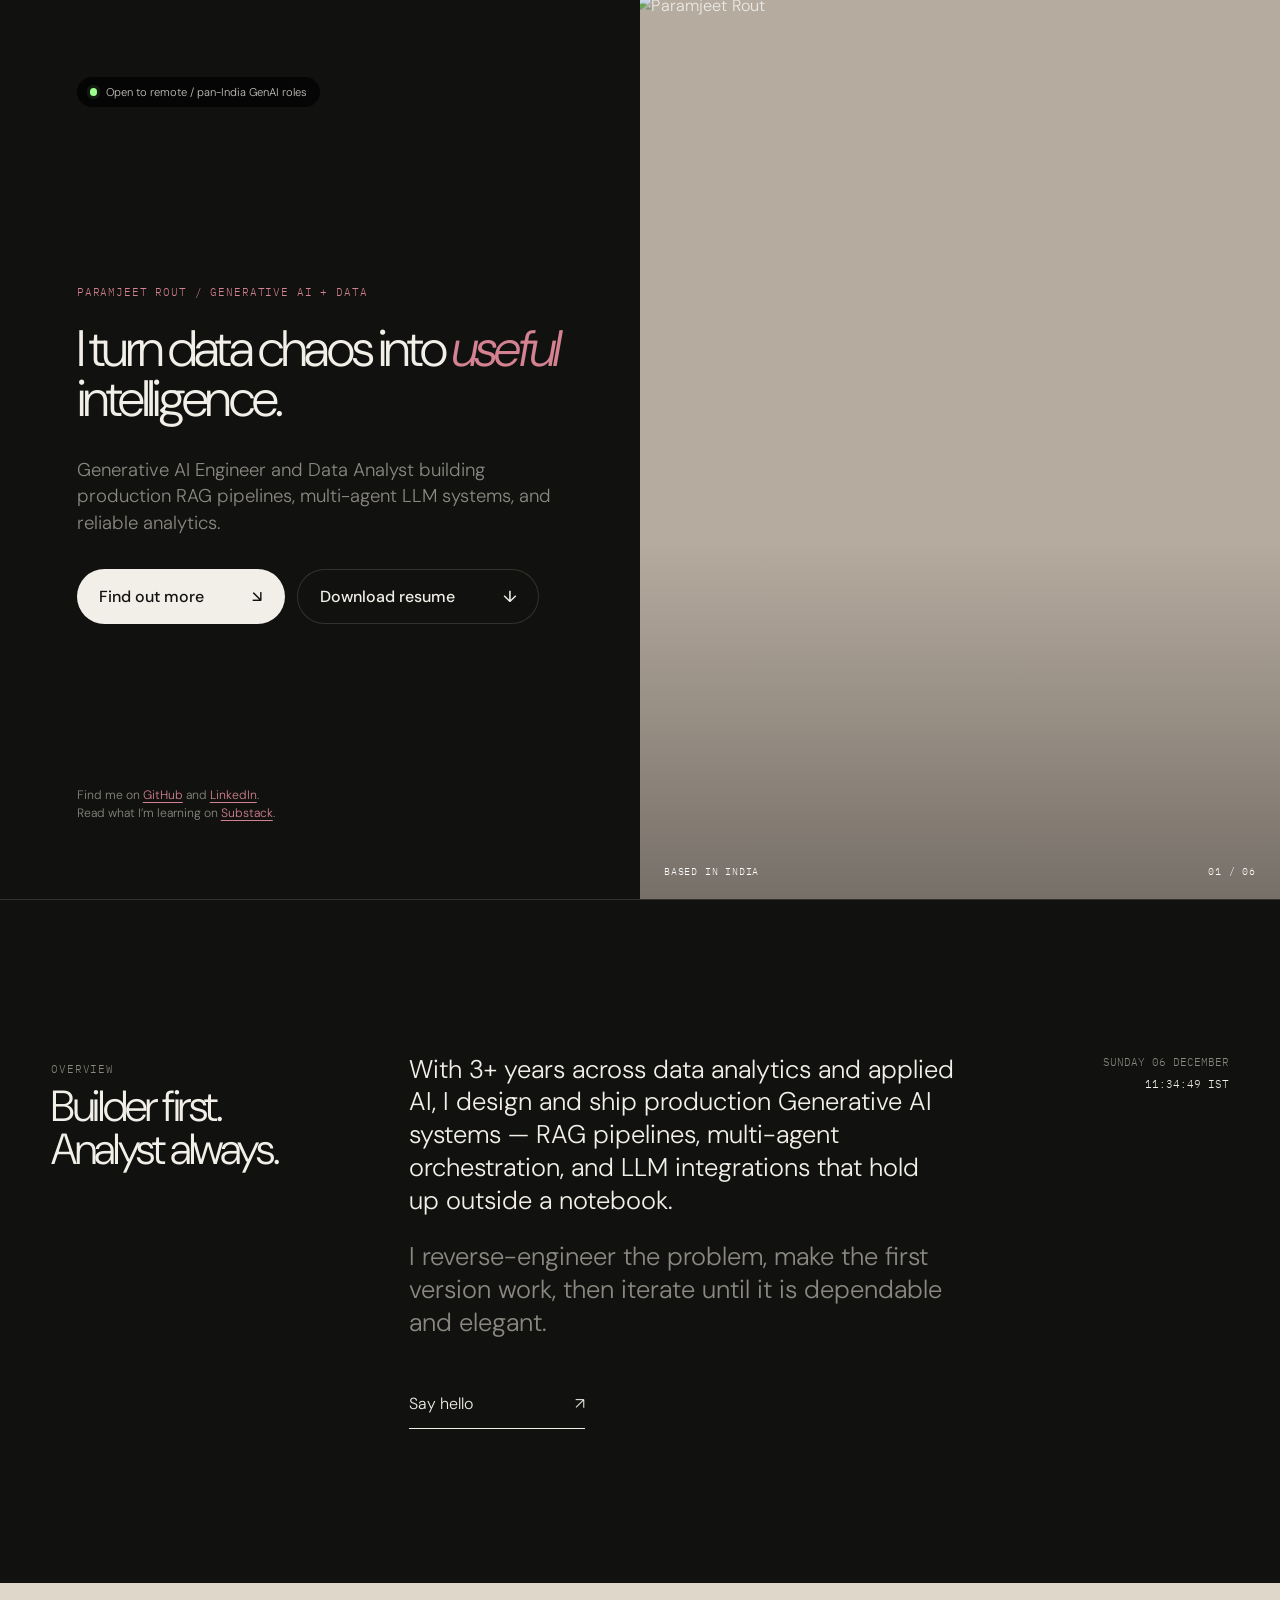
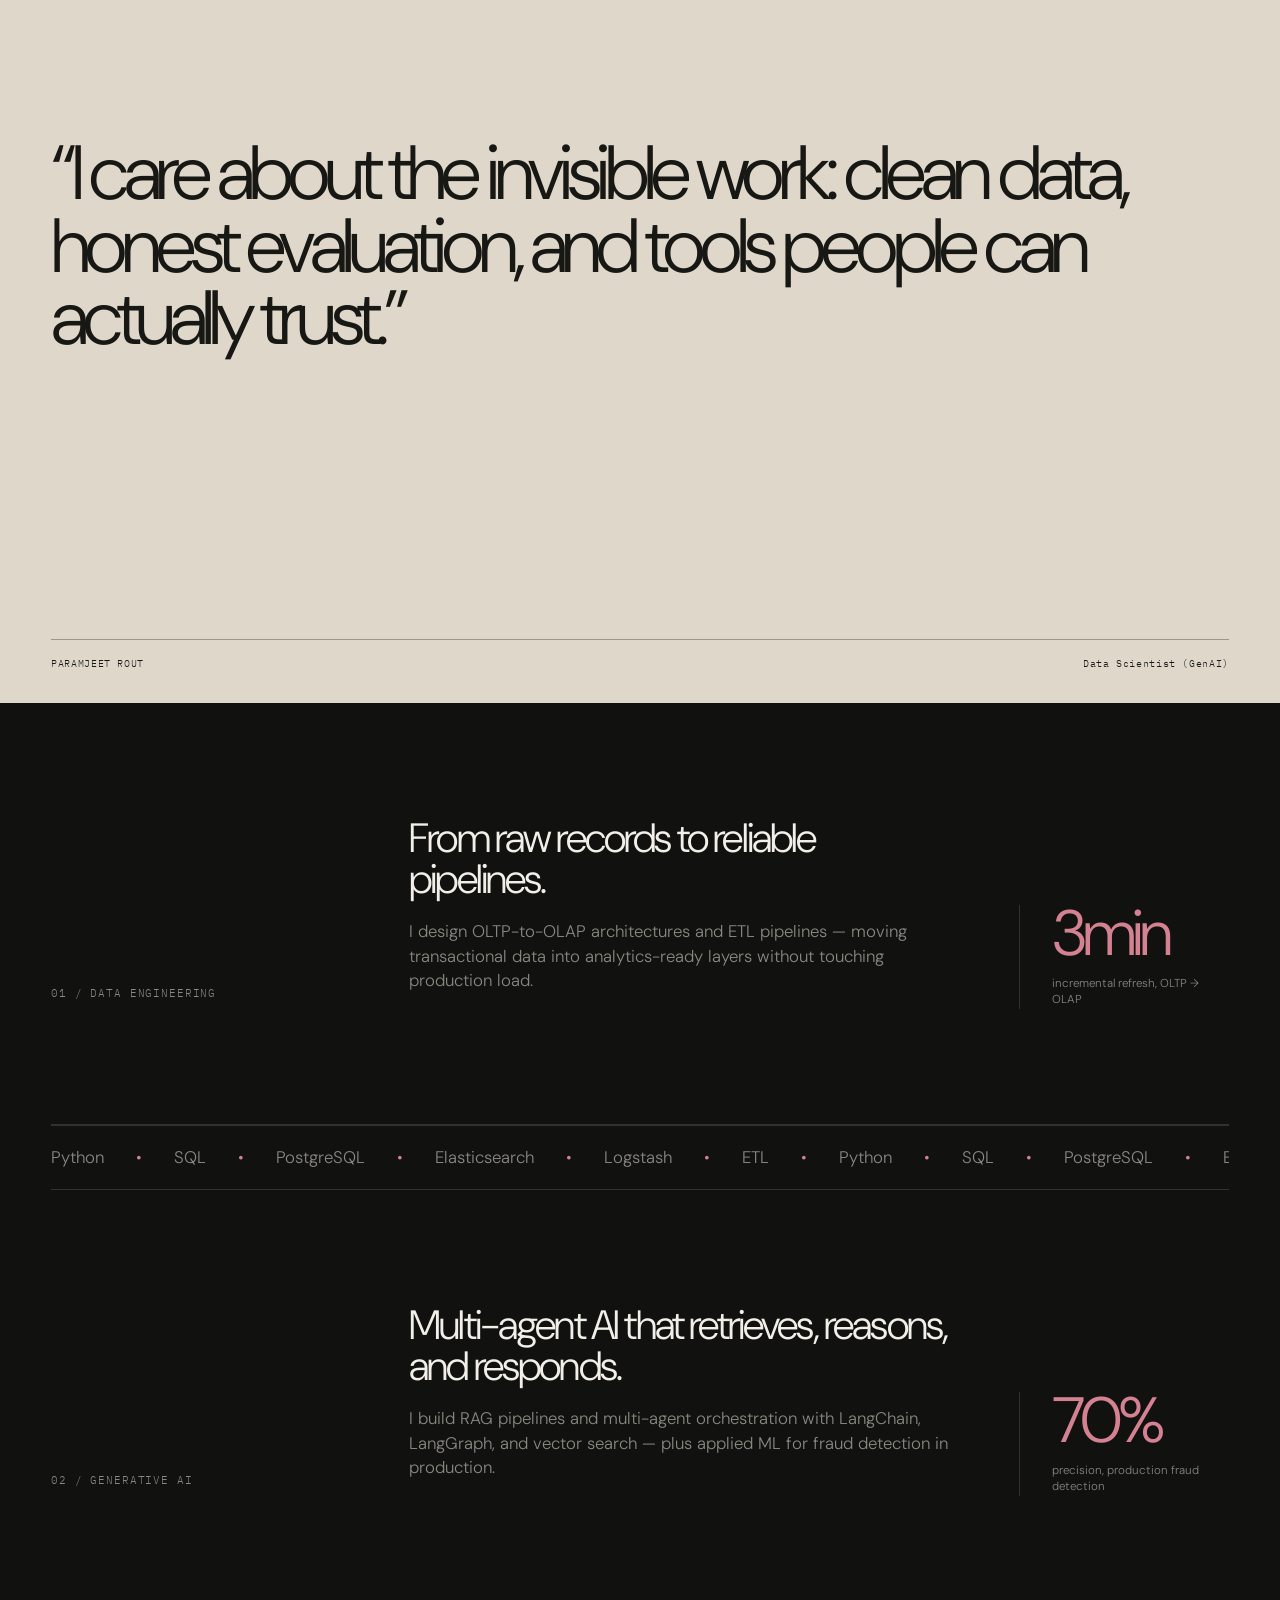
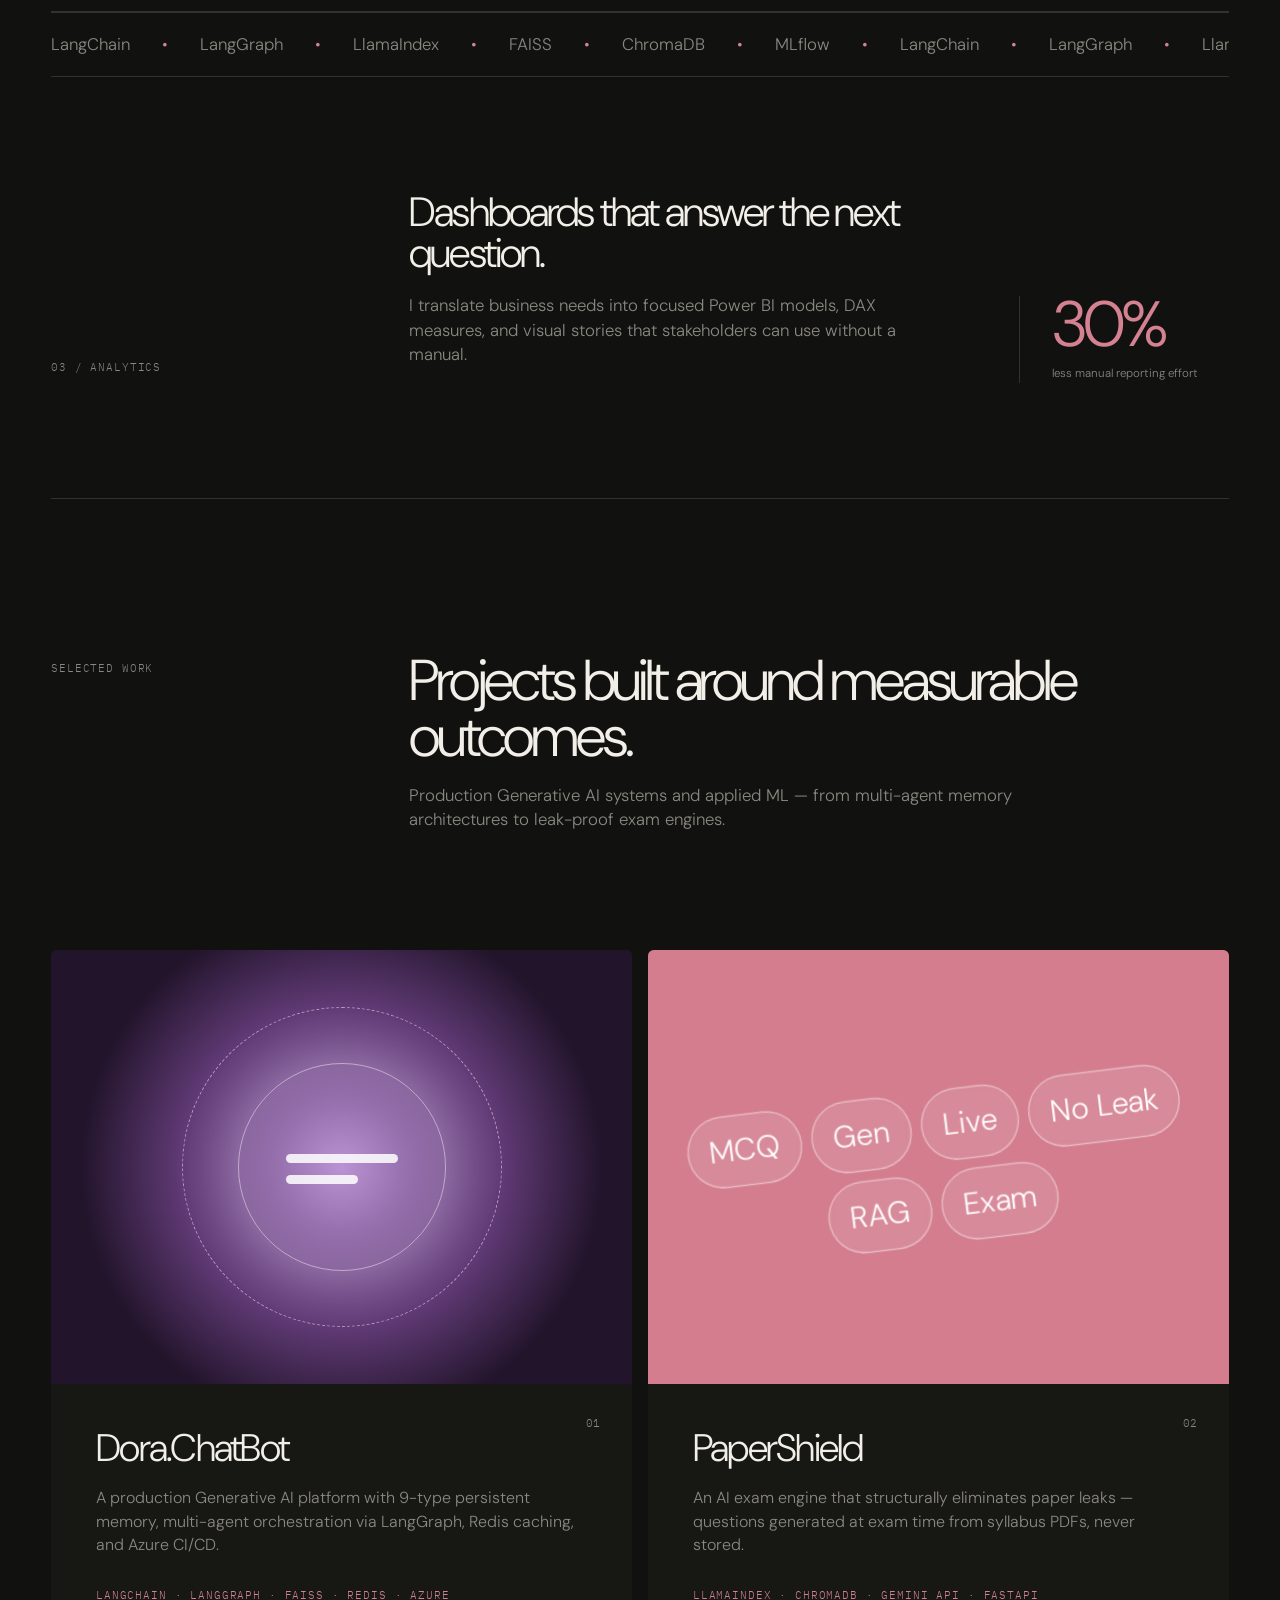
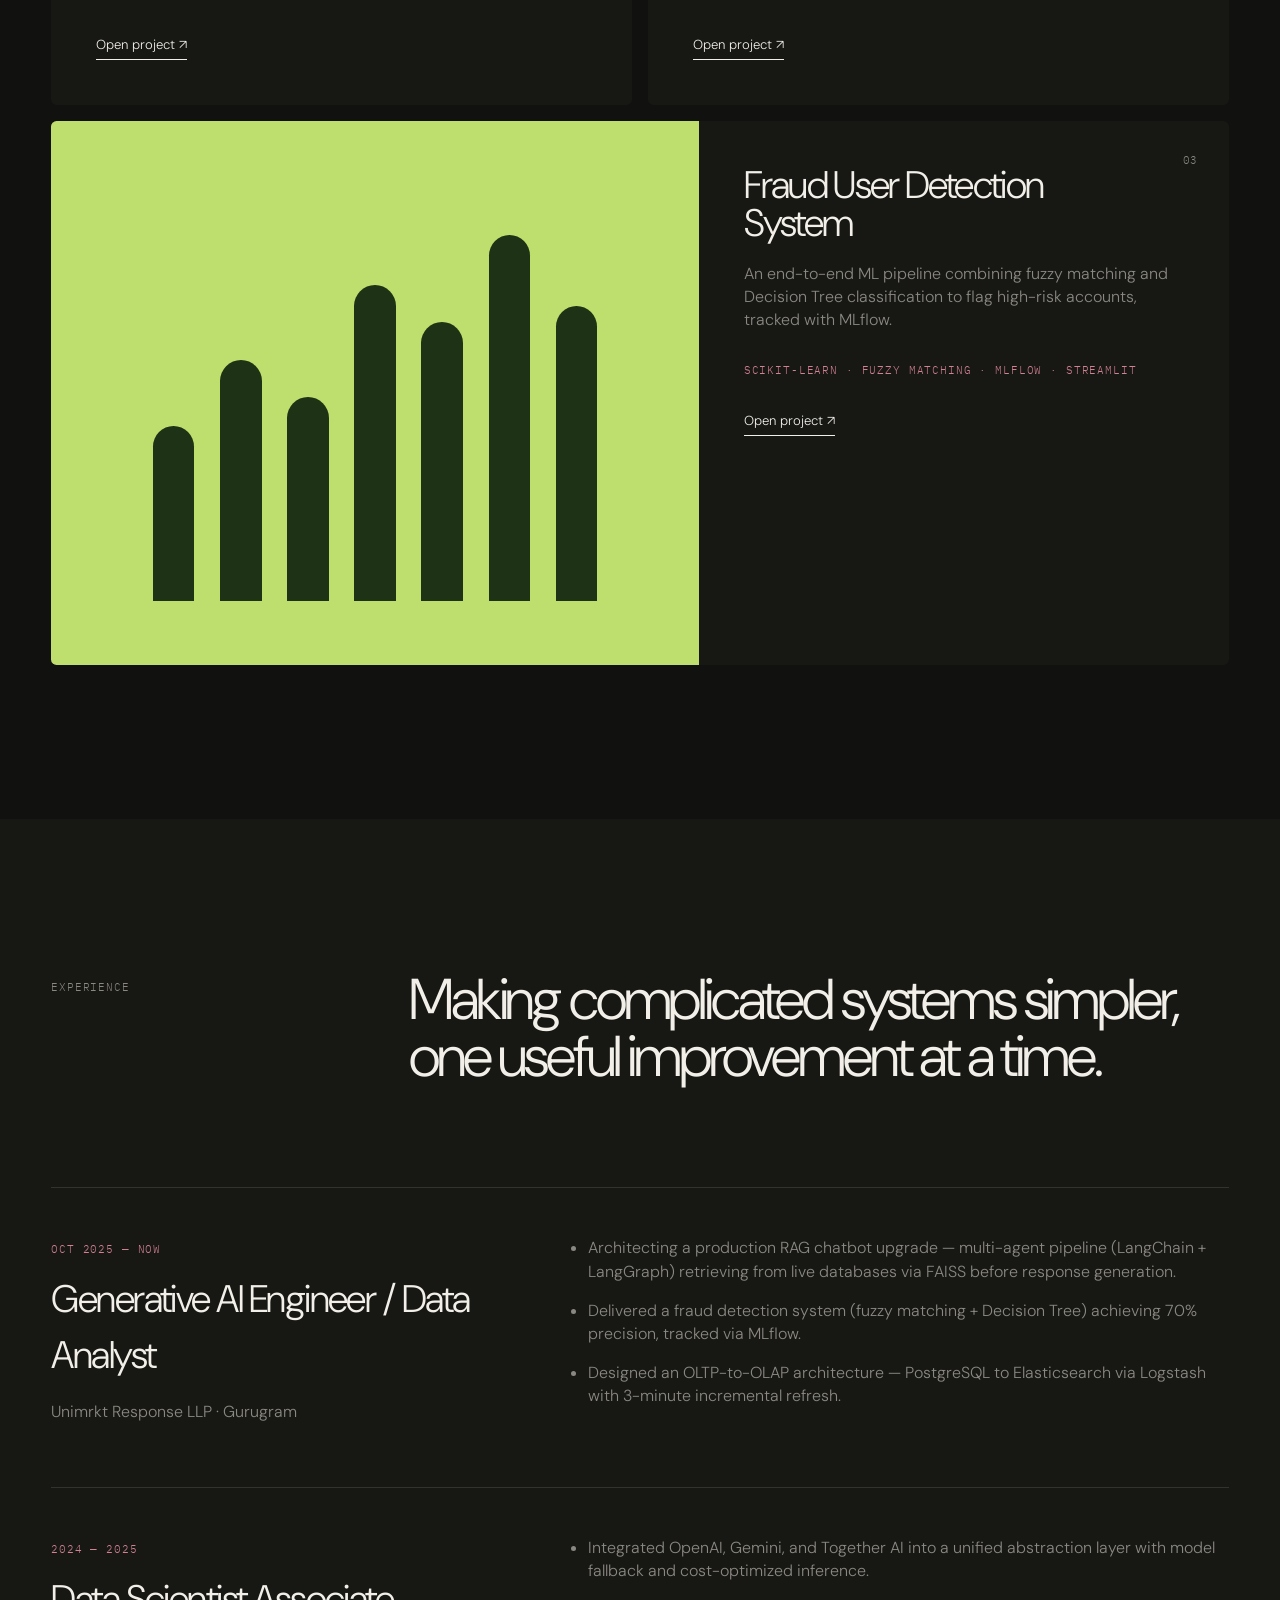
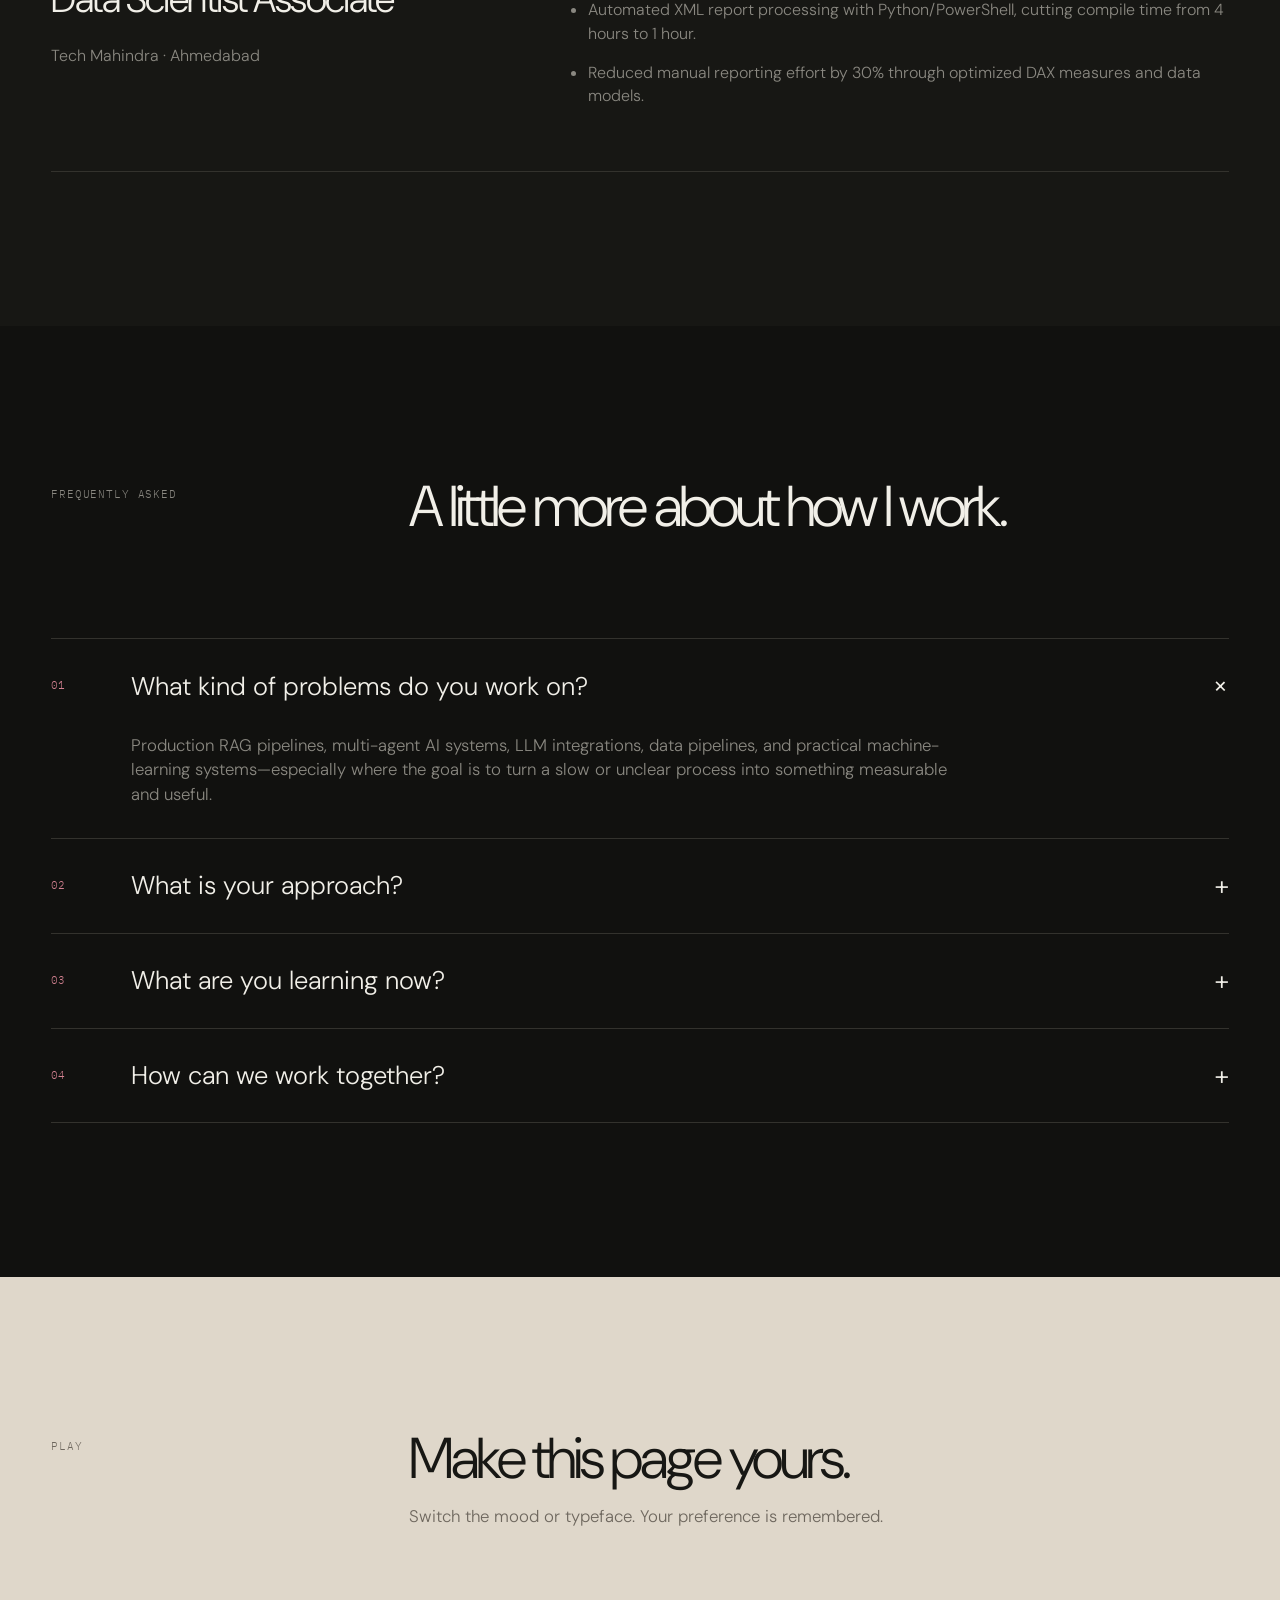
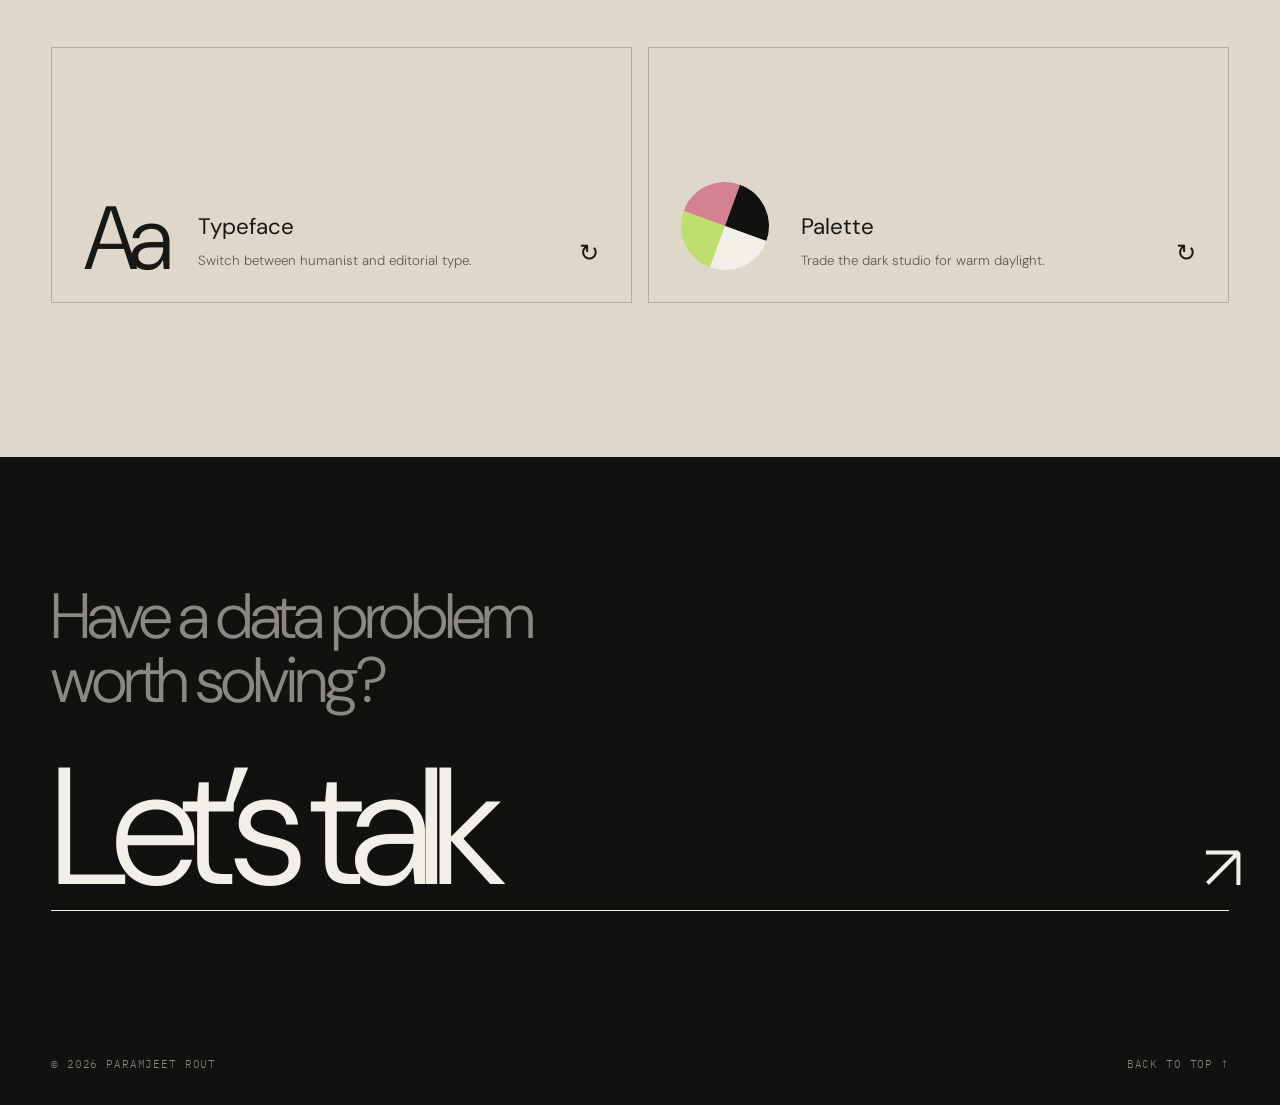
==== commit a18a58d1: "Update index.html" ====
--- a/index.html
+++ b/index.html
@@ -13,7 +13,7 @@
   <meta property="og:image" content="og-card.png">
   <meta property="og:url" content="https://routparam12.github.io/param/">
   <meta name="twitter:card" content="summary_large_image">
-  <meta name="twitter:title" content="Paramjeet Rout - Generative AI Engineer & Data Analyst">
+  <meta name="twitter:title" content="Paramjeet Rout - Data Scientist (Generative AI) ">
   <meta name="twitter:description" content="Production RAG pipelines, multi-agent LLM systems, and reliable analytics from Paramjeet Rout.">
   <meta name="twitter:image" content="og-card.png">
   <title>Paramjeet Rout — Generative AI Engineer & Data Analyst</title>
@@ -72,7 +72,7 @@
 
     <section class="statement reveal" aria-label="Career statement">
       <p>“I care about the invisible work: clean data, honest evaluation, and tools people can actually trust.”</p>
-      <div class="statement-meta"><span>PARAMJEET ROUT</span><span>GENERATIVE AI ENGINEER & DATA ANALYST</span></div>
+      <div class="statement-meta"><span>PARAMJEET ROUT</span><span>Data Scientist (GenAI) </span></div>
     </section>
 
     <section class="capabilities" id="capabilities">
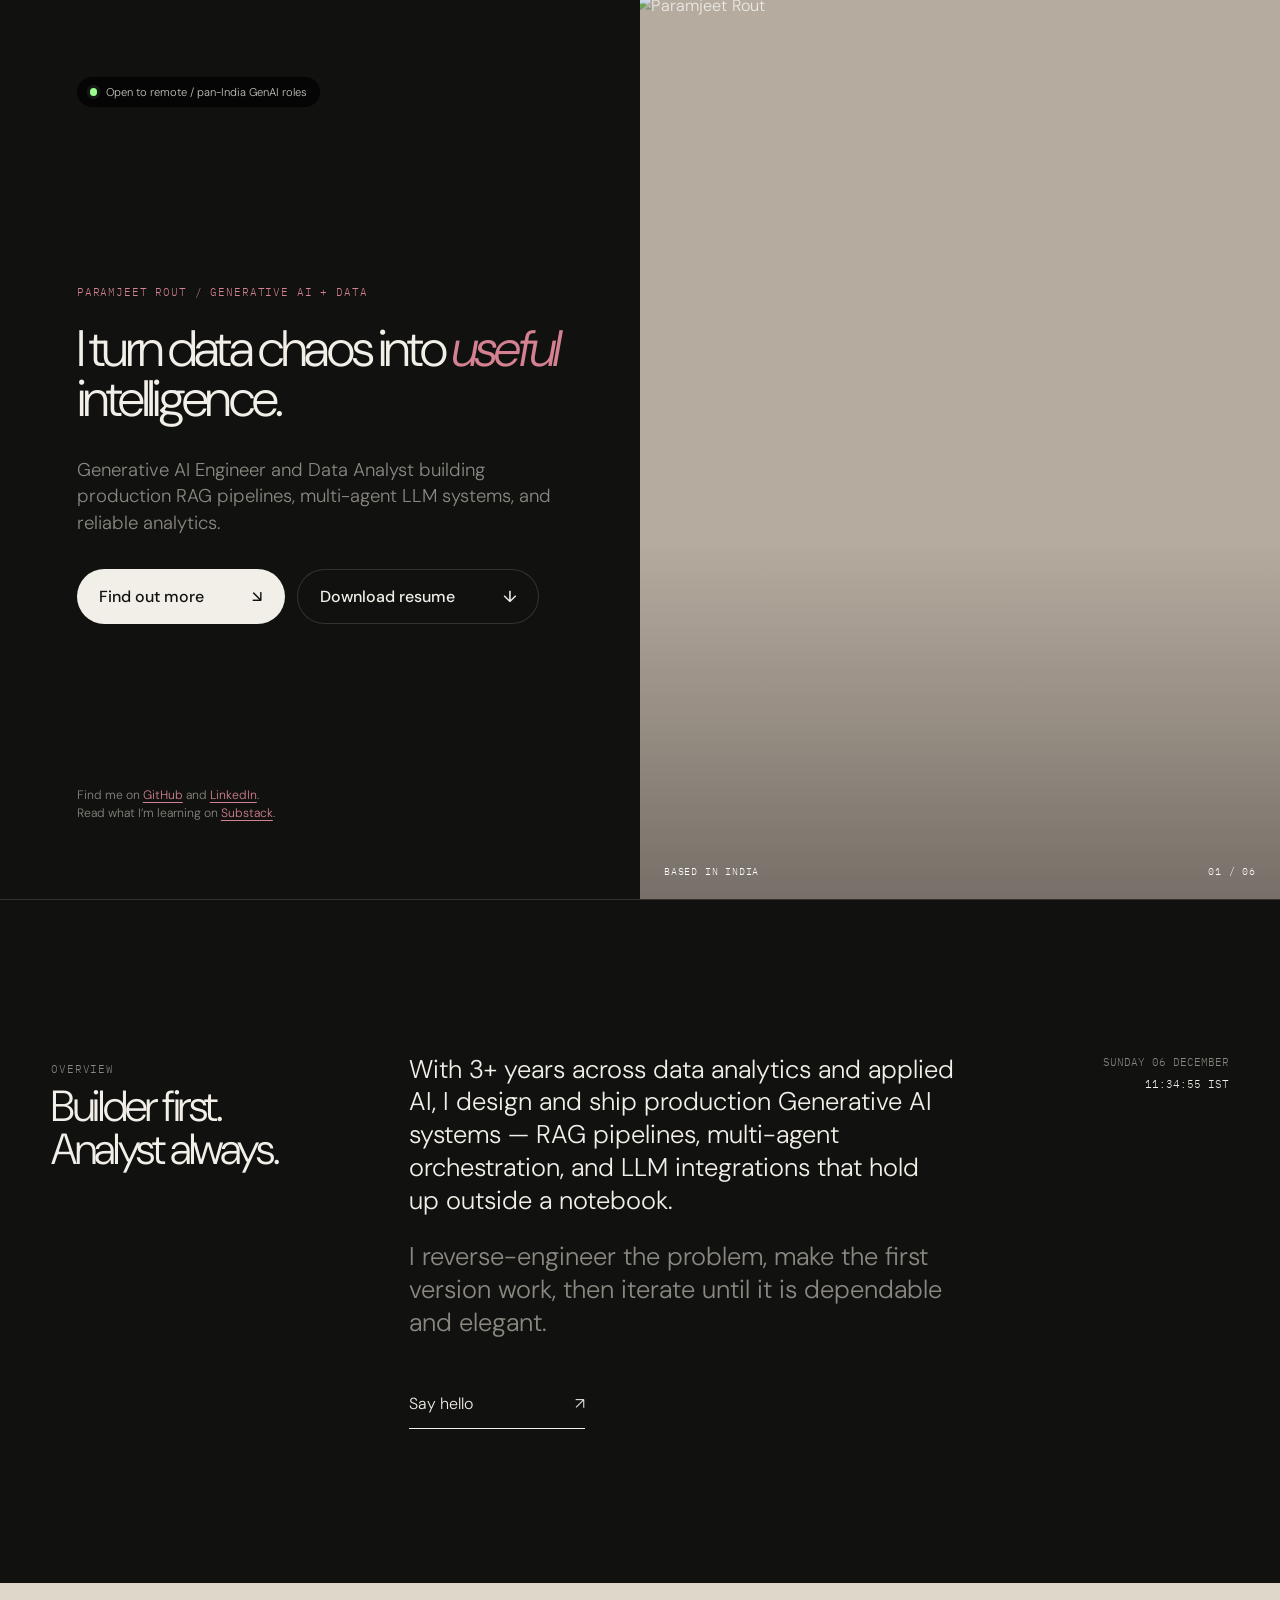
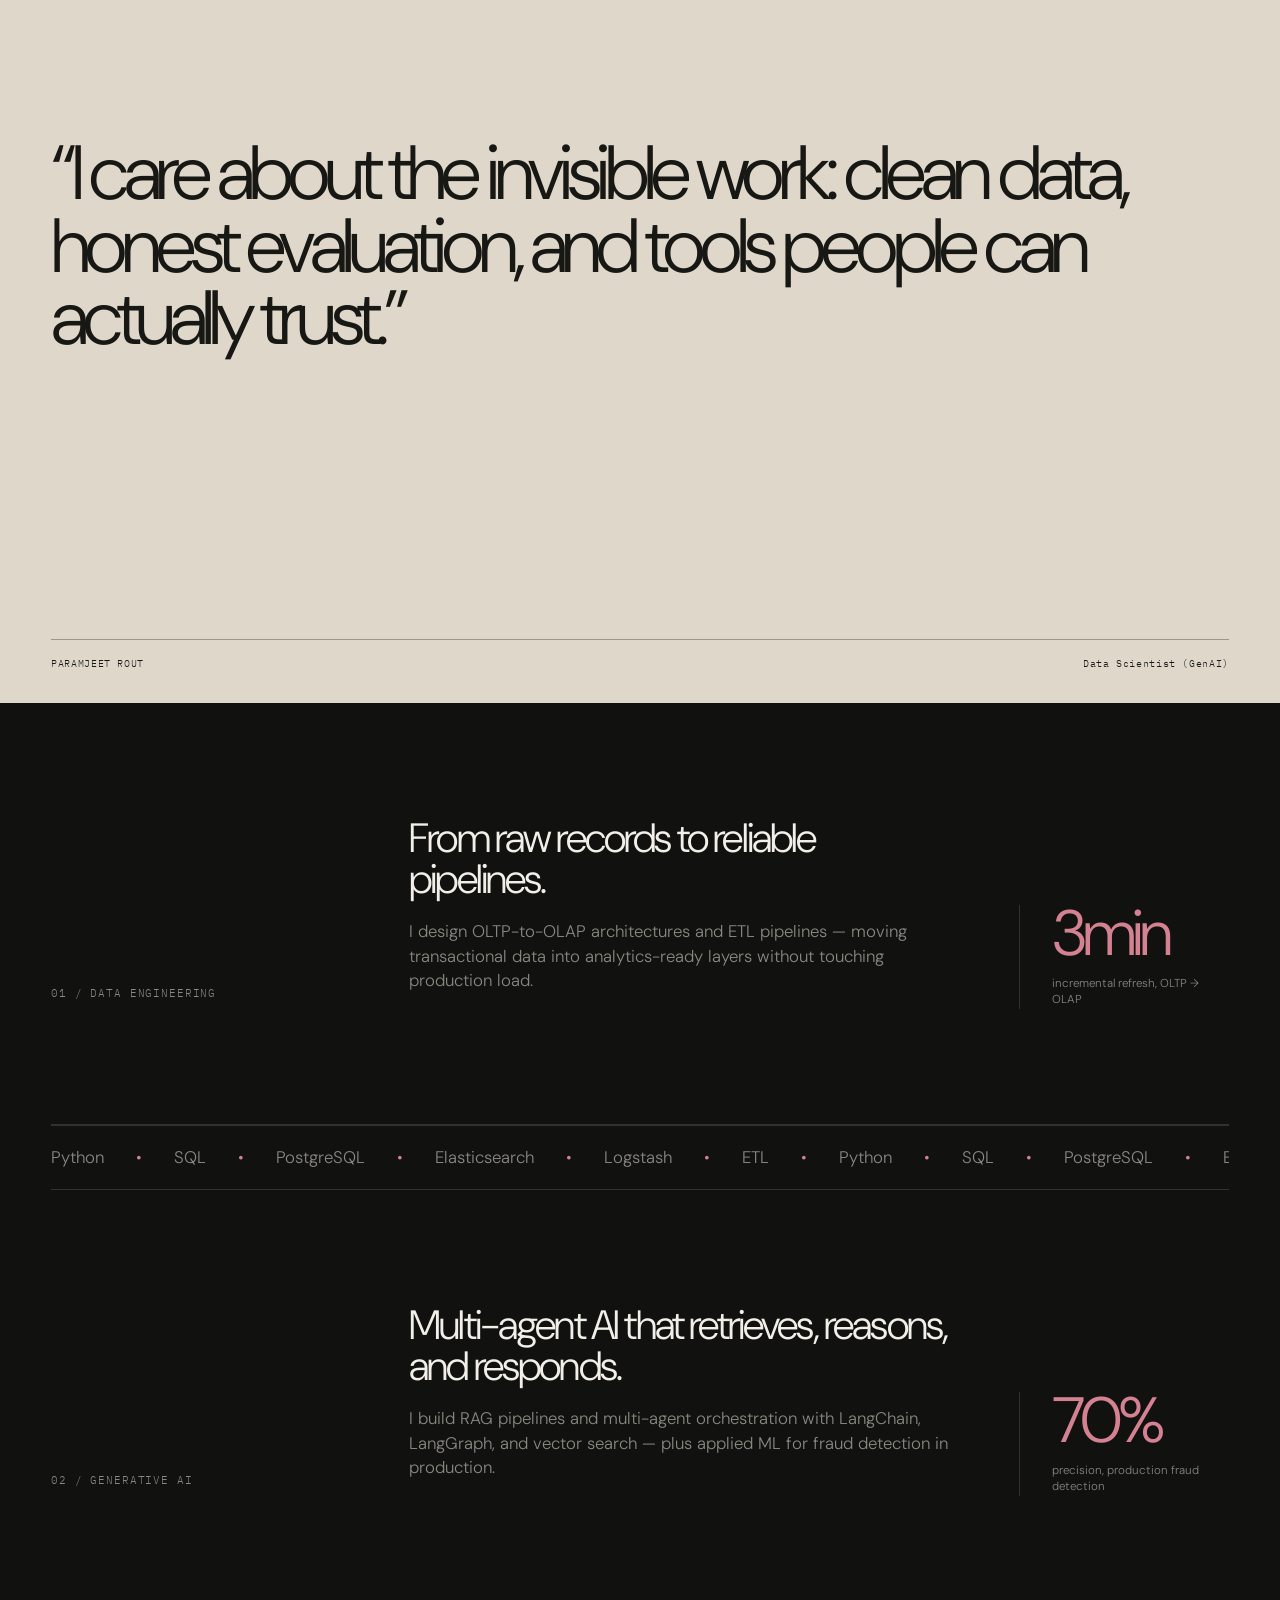
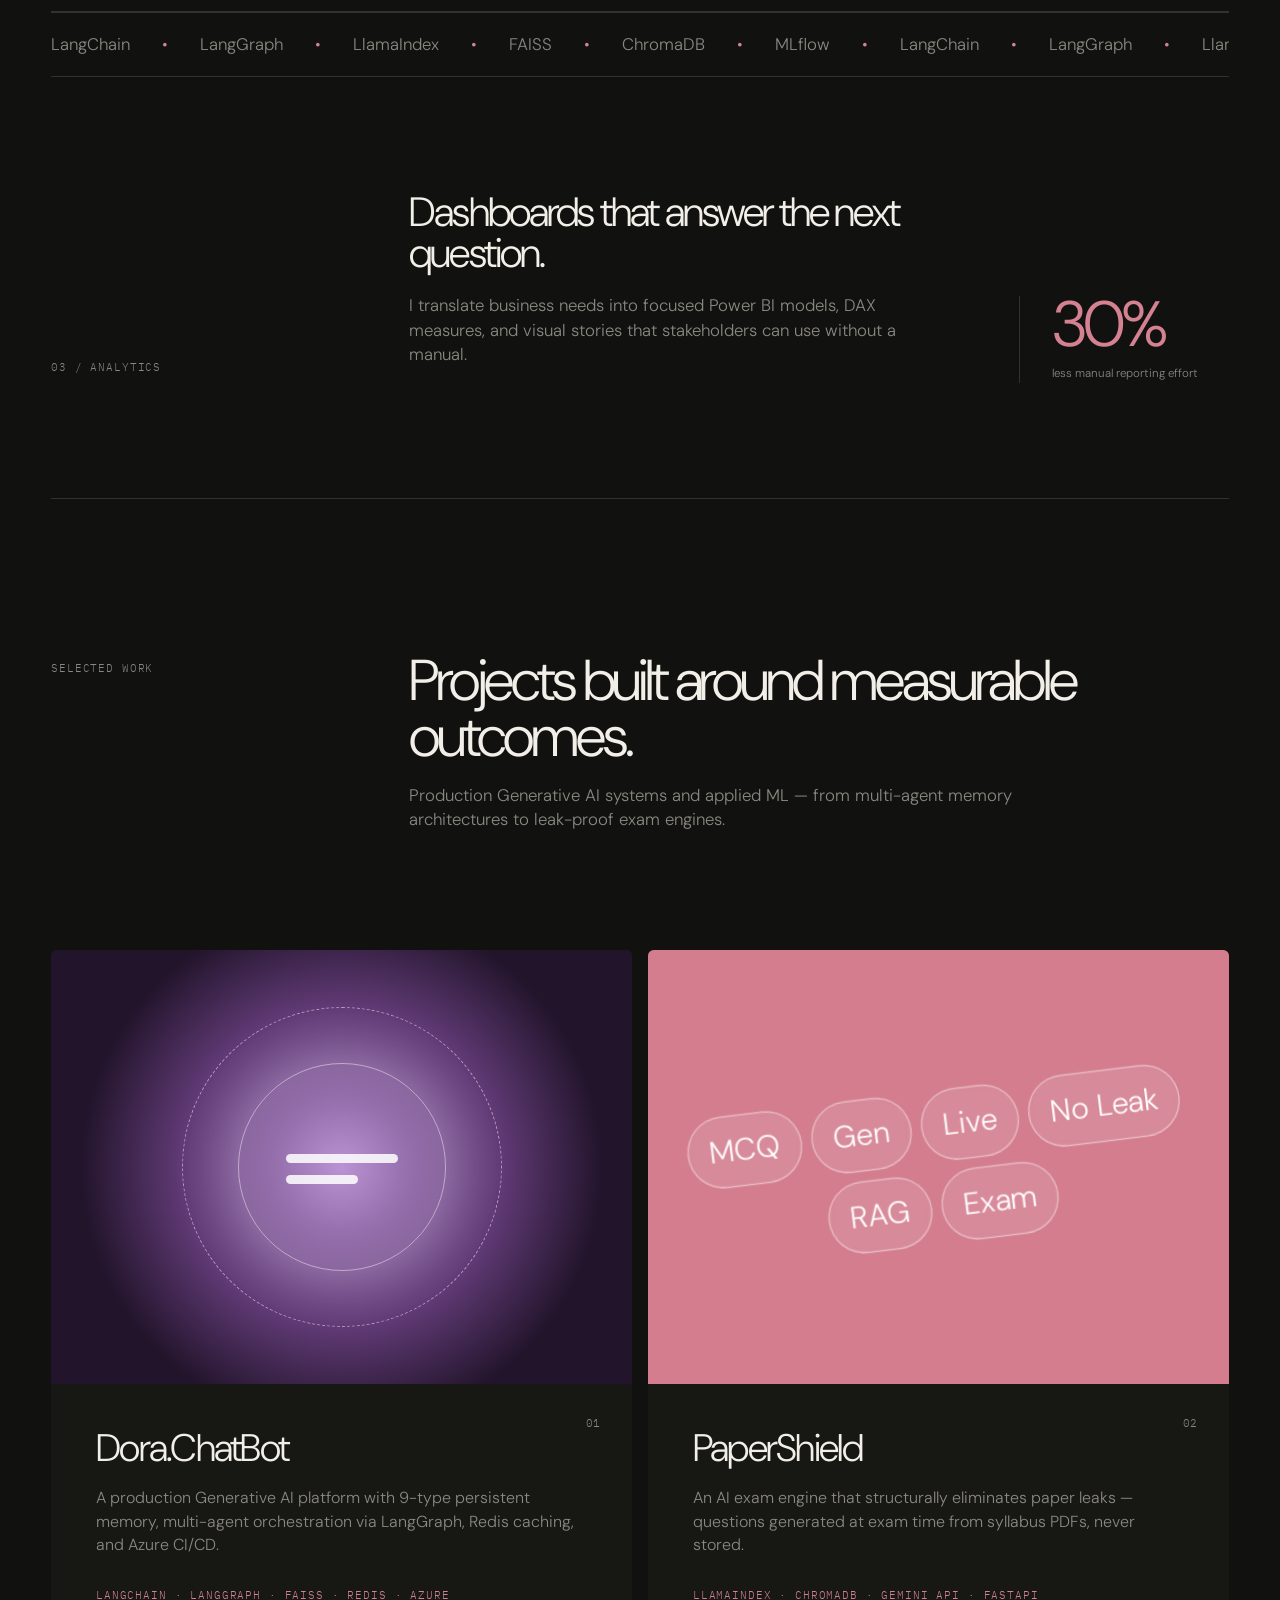
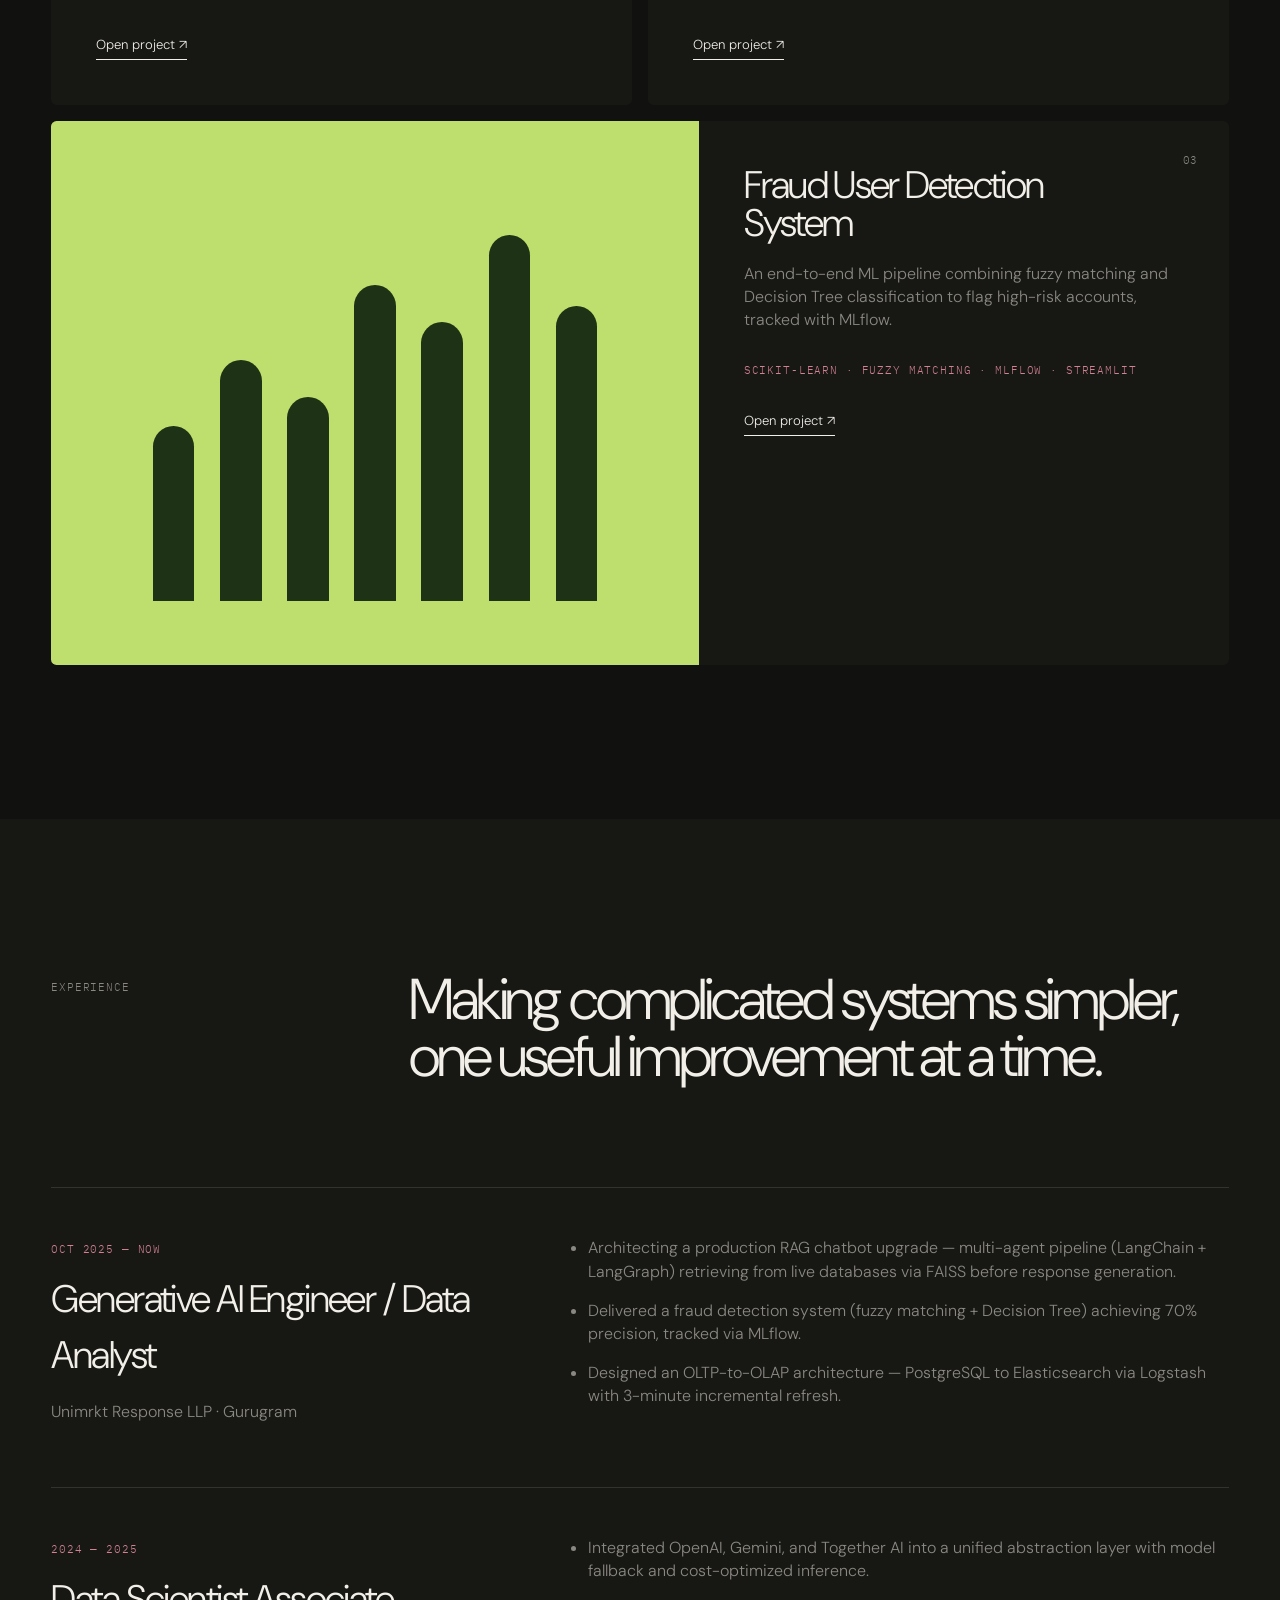
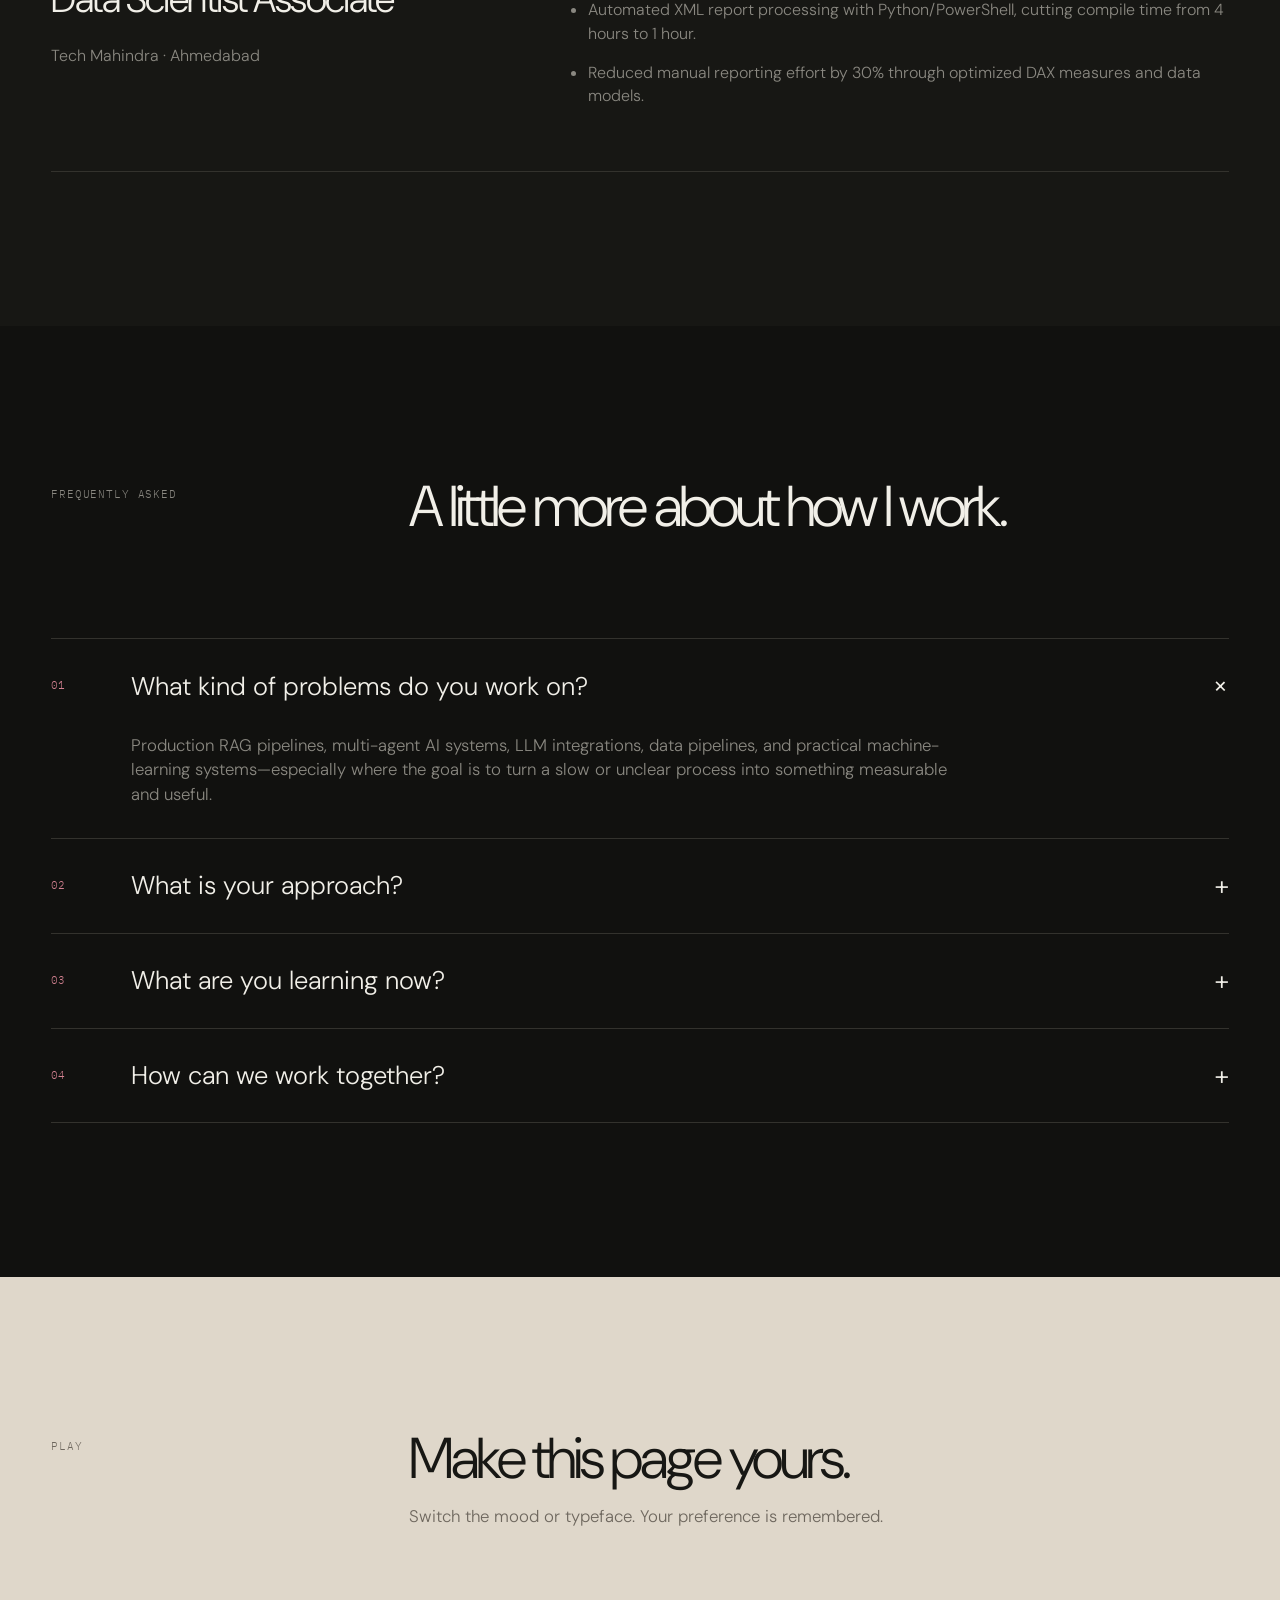
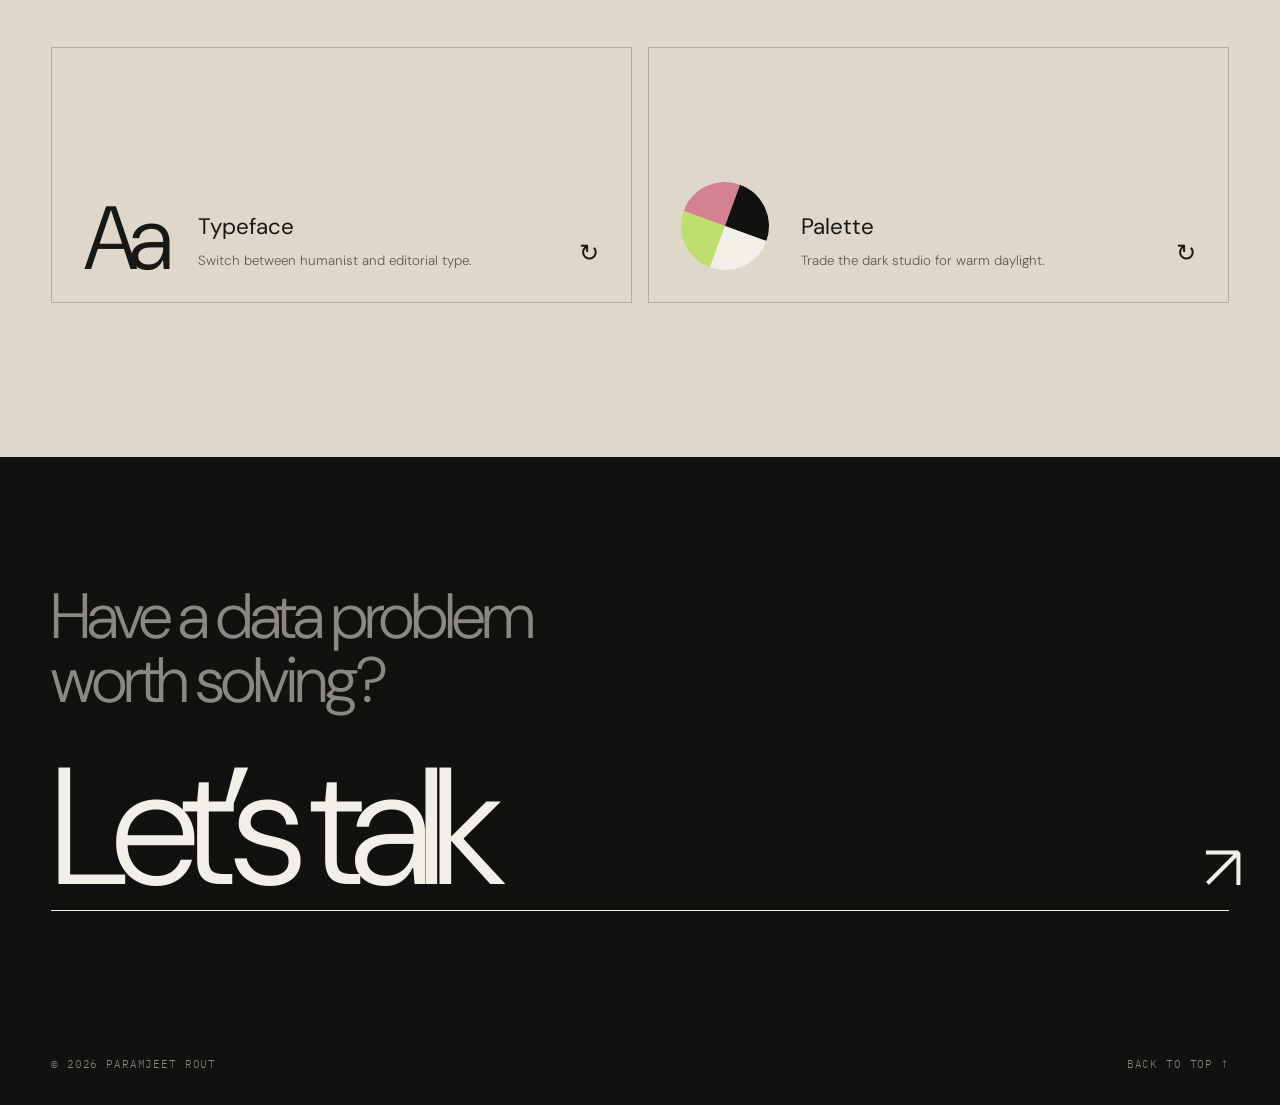
==== commit 71638543: "Update meta description for Paramjeet Rout" ====
--- a/index.html
+++ b/index.html
@@ -5,7 +5,7 @@
 <head>
   <meta charset="utf-8">
   <meta name="viewport" content="width=device-width, initial-scale=1">
-  <meta name="description" content="Paramjeet Rout — Generative AI Engineer and Data Analyst building production RAG pipelines, multi-agent systems, and reliable analytics.">
+  <meta name="description" content="Paramjeet Rout — Data Scientist (GenAI) building production RAG pipelines, multi-agent systems, and reliable analytics.">
   <meta name="theme-color" content="#11110f">
   <meta property="og:type" content="website">
   <meta property="og:title" content="Paramjeet Rout - Generative AI Engineer & Data Analyst">
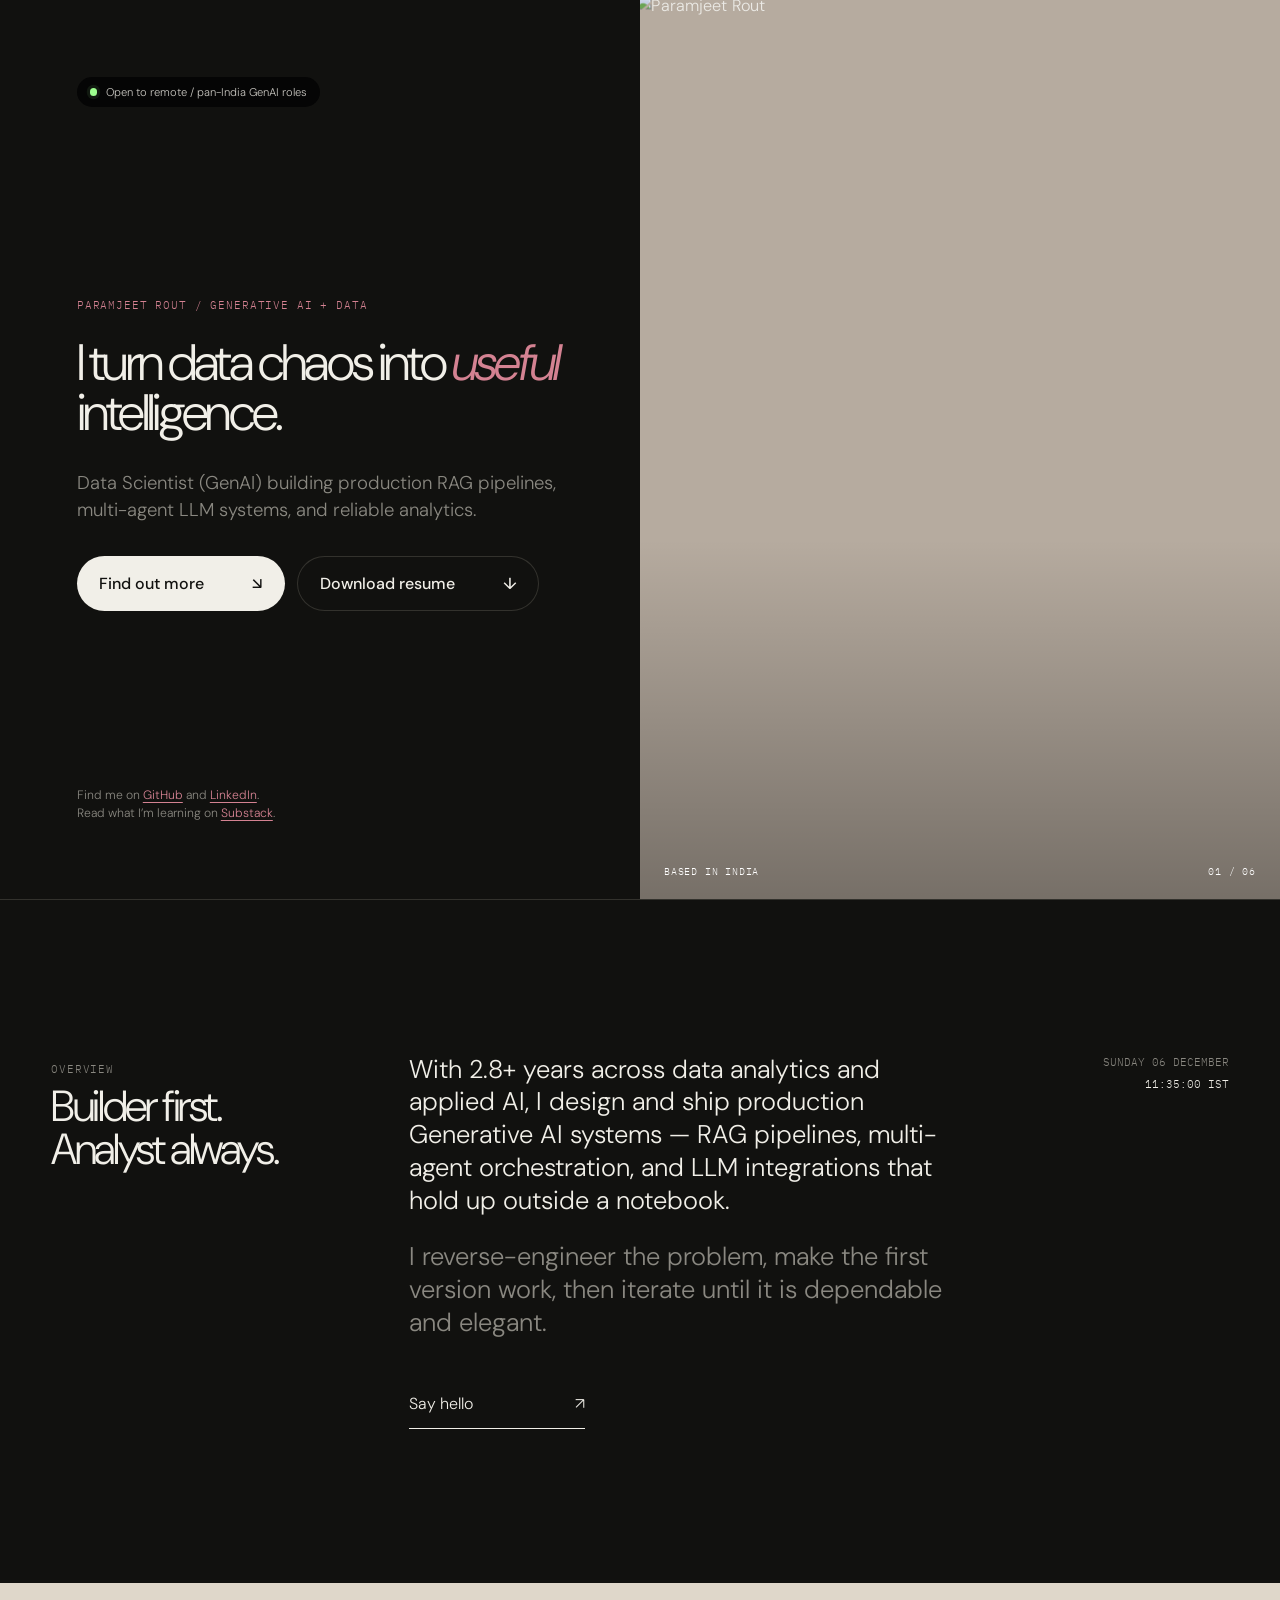
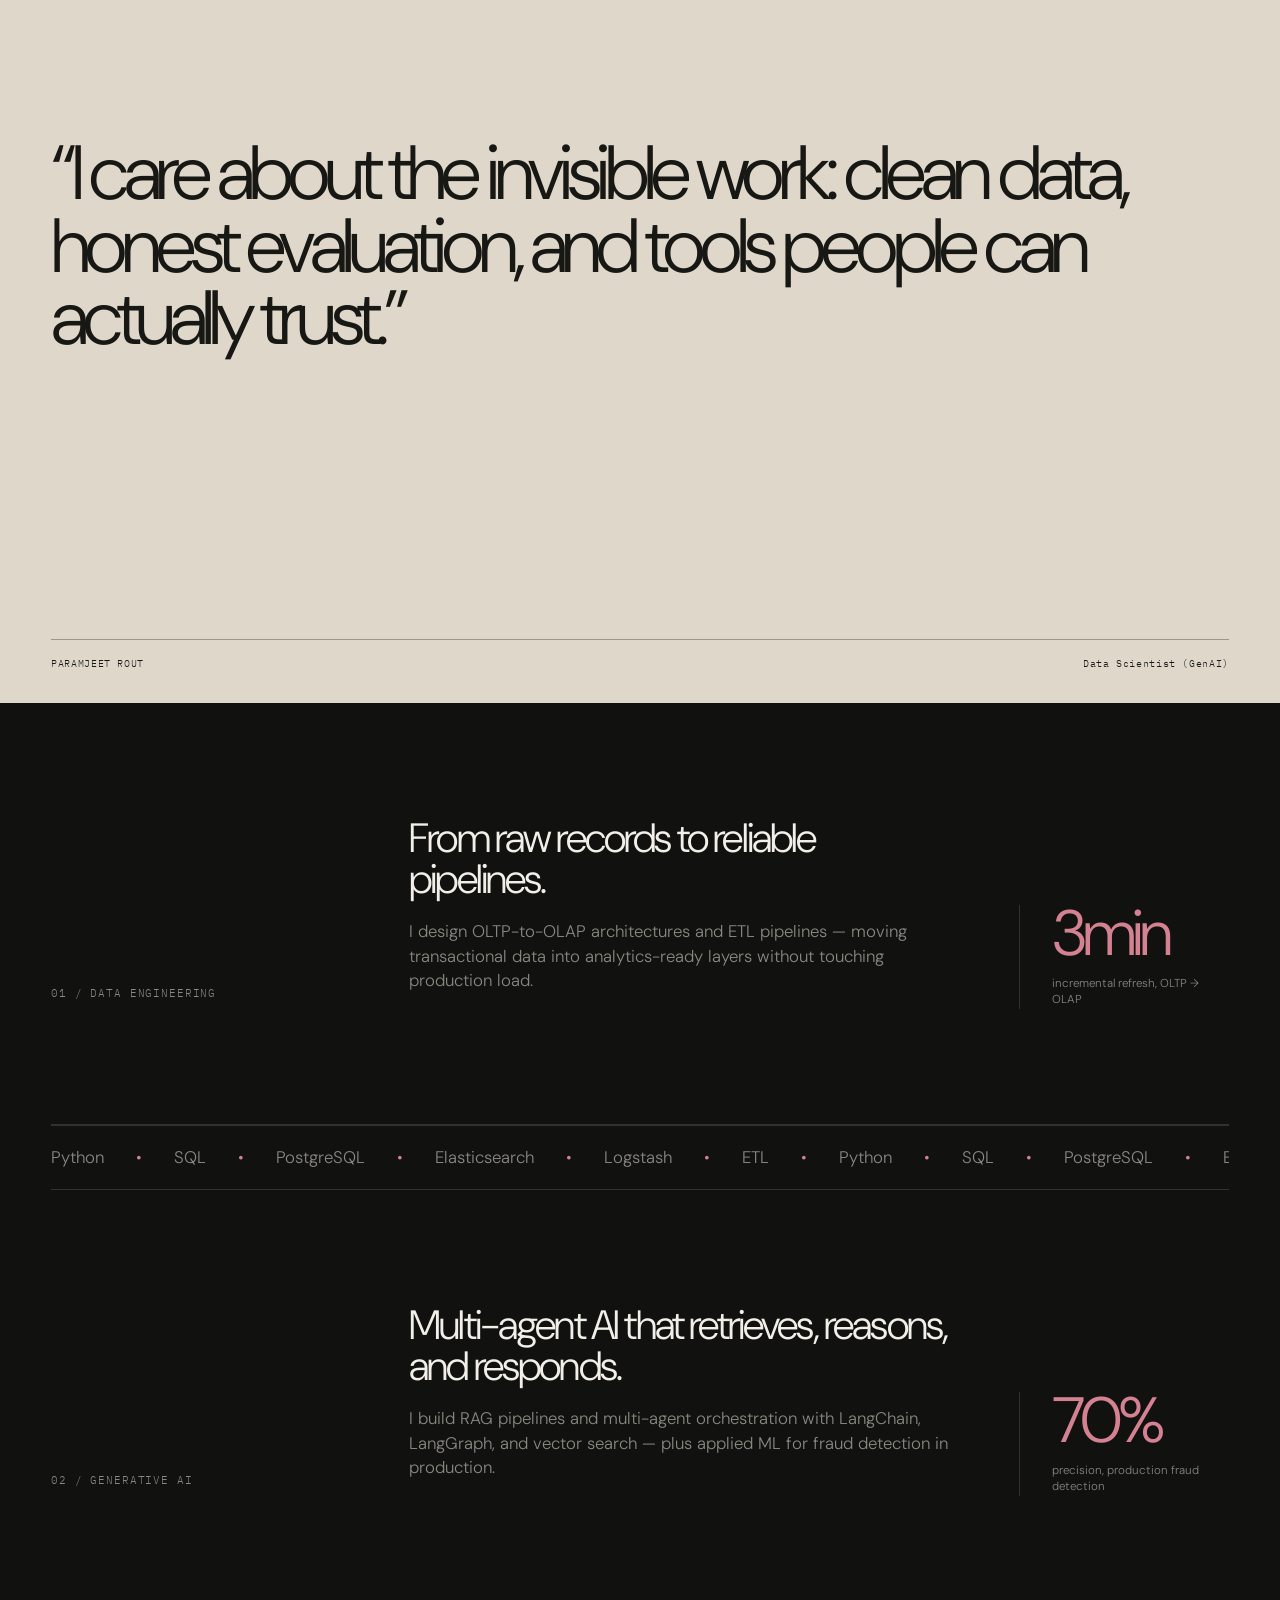
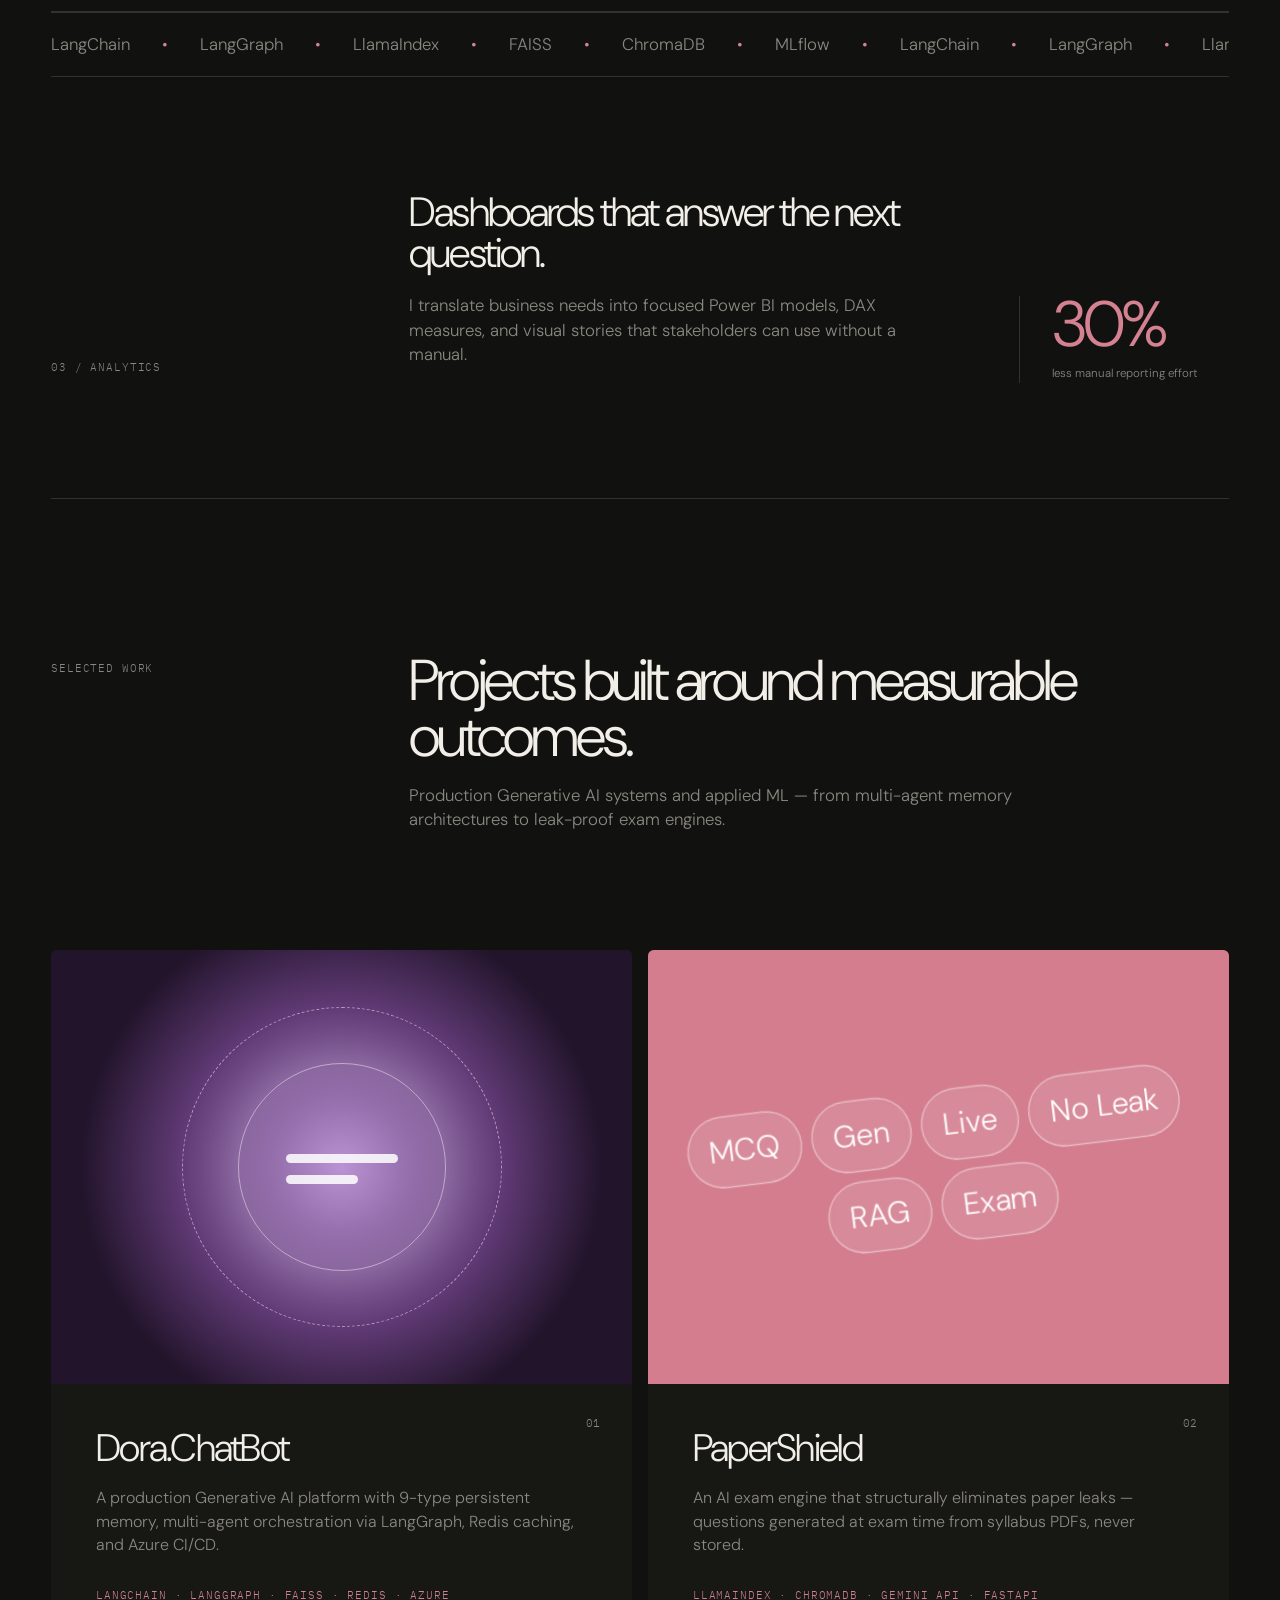
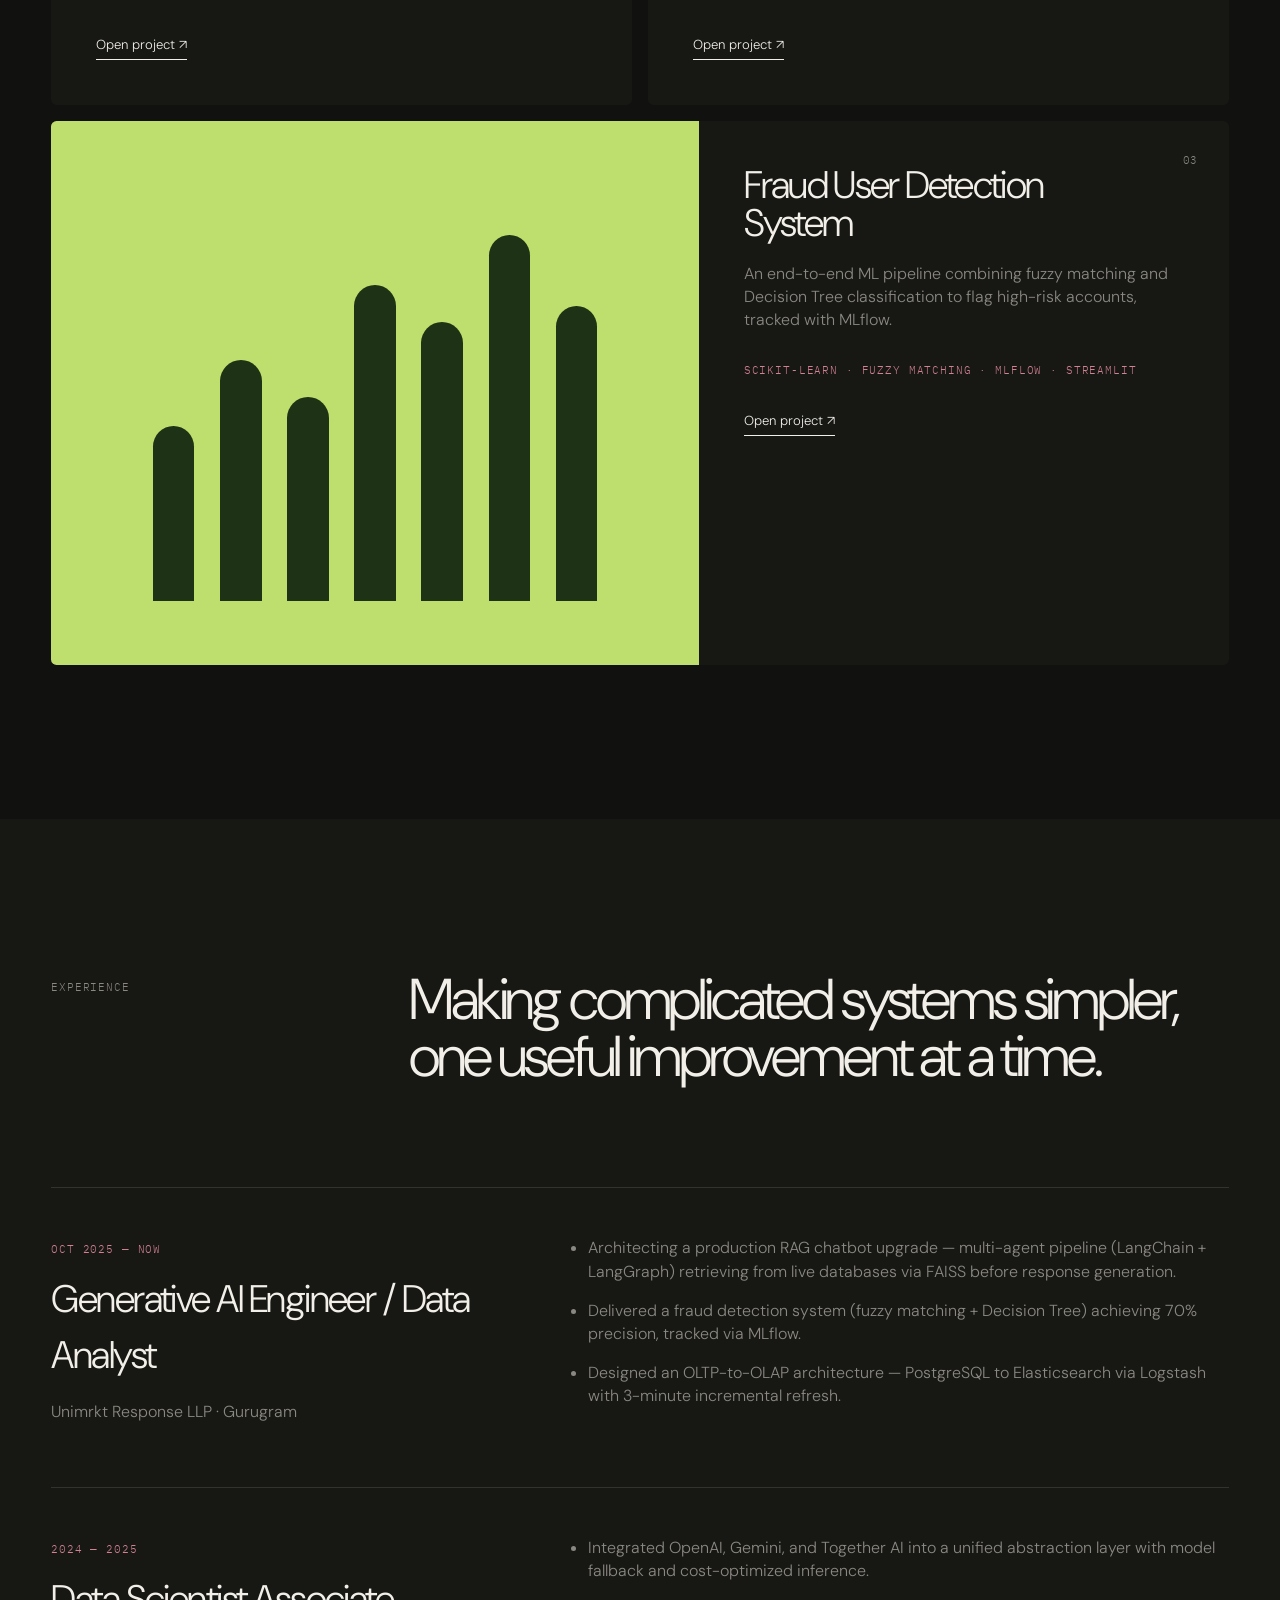
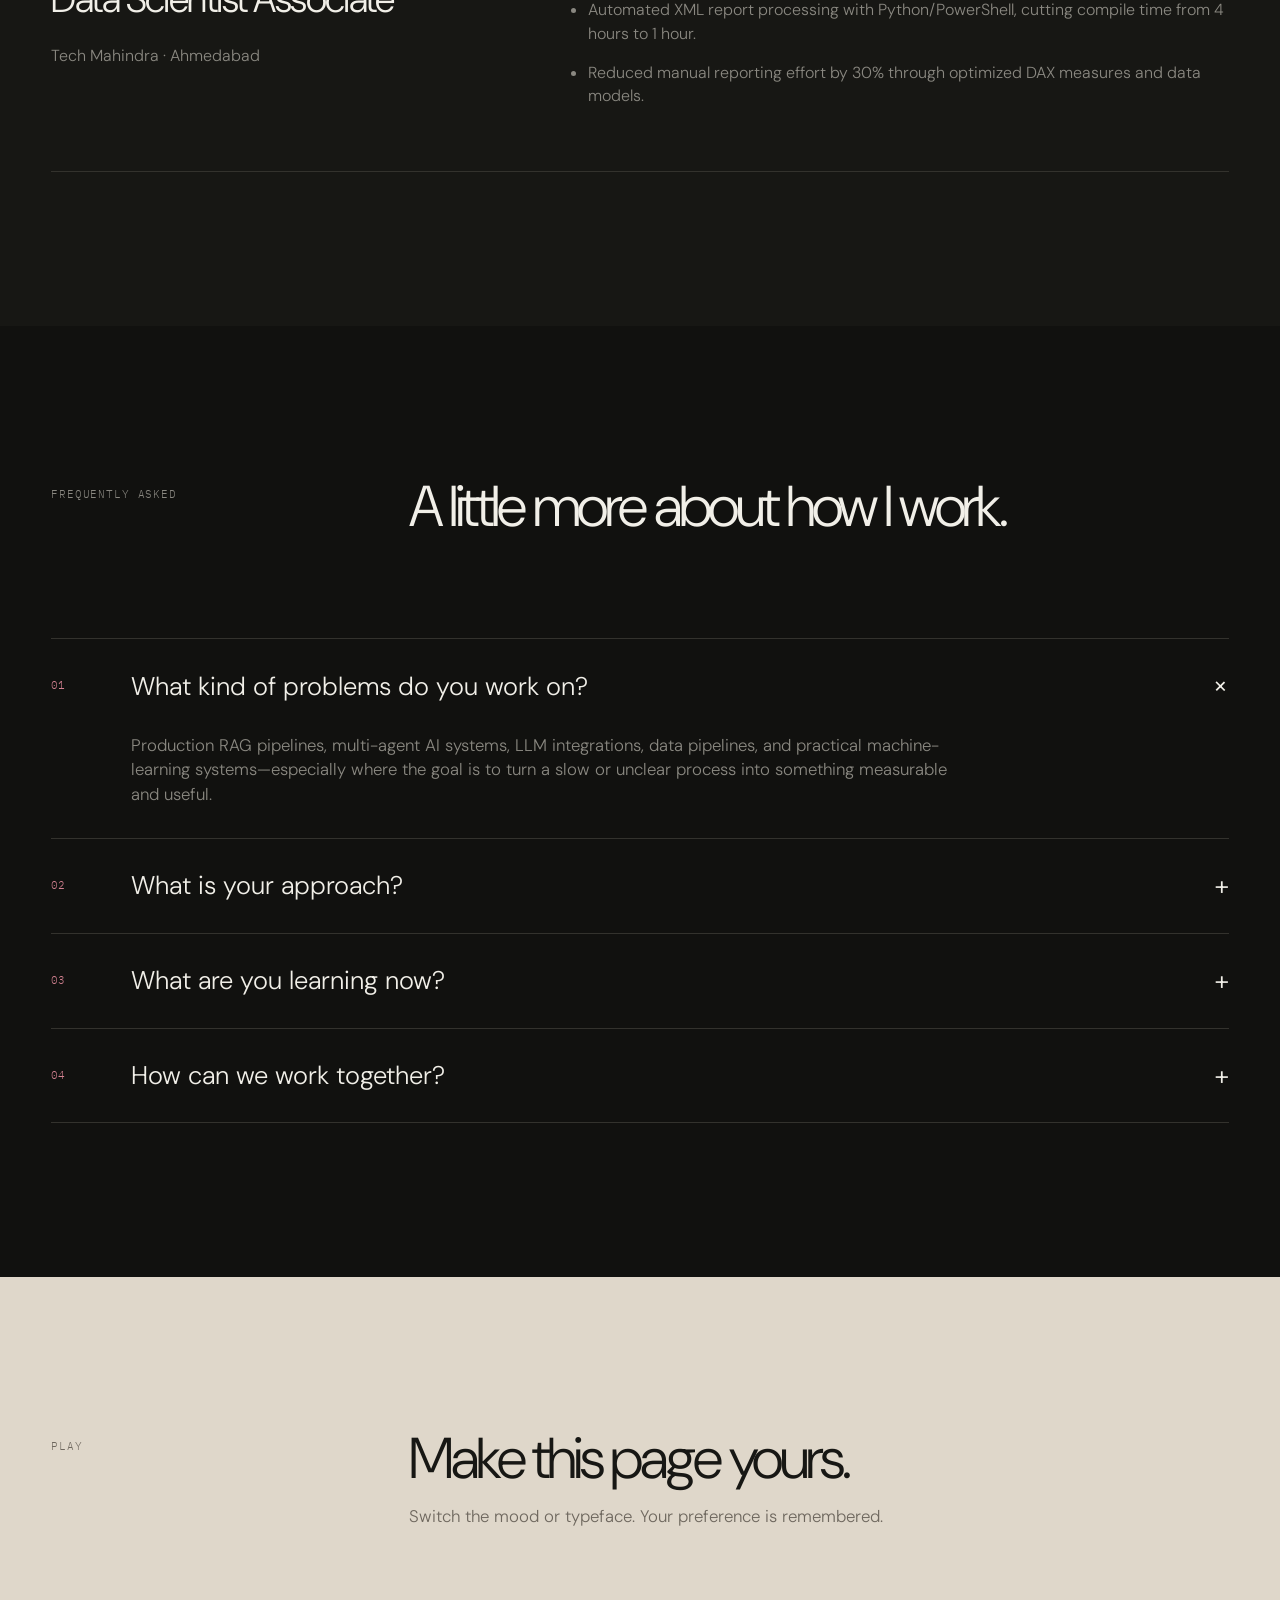
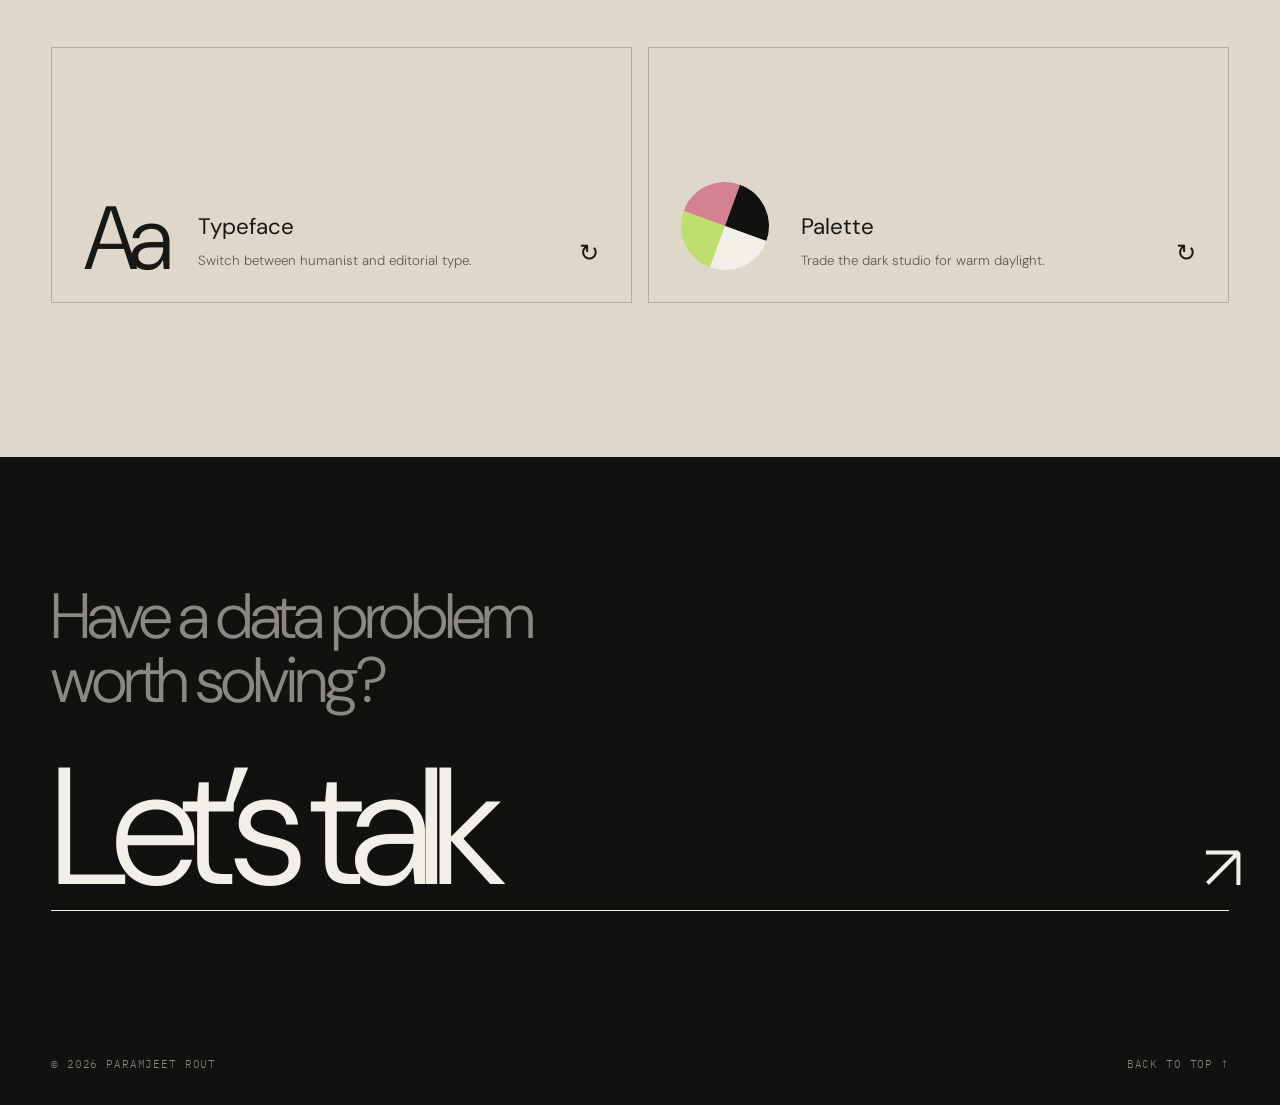
==== commit 20c0fed2: "Update meta tags and title for Data Scientist role" ====
--- a/index.html
+++ b/index.html
@@ -8,7 +8,7 @@
   <meta name="description" content="Paramjeet Rout — Data Scientist (GenAI) building production RAG pipelines, multi-agent systems, and reliable analytics.">
   <meta name="theme-color" content="#11110f">
   <meta property="og:type" content="website">
-  <meta property="og:title" content="Paramjeet Rout - Generative AI Engineer & Data Analyst">
+  <meta property="og:title" content="Paramjeet Rout - Data Scientist (GenAI) ">
   <meta property="og:description" content="Production RAG pipelines, multi-agent LLM systems, and reliable analytics from Paramjeet Rout.">
   <meta property="og:image" content="og-card.png">
   <meta property="og:url" content="https://routparam12.github.io/param/">
@@ -16,7 +16,7 @@
   <meta name="twitter:title" content="Paramjeet Rout - Data Scientist (Generative AI) ">
   <meta name="twitter:description" content="Production RAG pipelines, multi-agent LLM systems, and reliable analytics from Paramjeet Rout.">
   <meta name="twitter:image" content="og-card.png">
-  <title>Paramjeet Rout — Generative AI Engineer & Data Analyst</title>
+  <title>Paramjeet Rout — Data Scientist (GenAI) </title>
   <link rel="icon" type="image/png" href="love.png">
   <link rel="preconnect" href="https://fonts.googleapis.com">
   <link rel="preconnect" href="https://fonts.gstatic.com" crossorigin>
@@ -37,7 +37,7 @@
       <div class="hero-main">
         <p class="eyebrow">PARAMJEET ROUT / GENERATIVE AI + DATA</p>
         <h1>I turn data chaos into <em>useful</em> intelligence.</h1>
-        <p class="hero-intro">Generative AI Engineer and Data Analyst building production RAG pipelines, multi-agent LLM systems, and reliable analytics.</p>
+        <p class="hero-intro">Data Scientist (GenAI) building production RAG pipelines, multi-agent LLM systems, and reliable analytics.</p>
         <div class="hero-actions">
           <a class="pill-button" href="#overview">Find out more <span aria-hidden="true">↘</span></a>
           <a class="pill-button pill-button-secondary" href="Paramjeet_Rout_Resume.pdf" download>Download resume <span aria-hidden="true">↓</span></a>
@@ -60,7 +60,7 @@
         <h2>Builder first.<br>Analyst always.</h2>
       </div>
       <div class="overview-copy">
-        <p>With 3+ years across data analytics and applied AI, I design and ship production Generative AI systems — RAG pipelines, multi-agent orchestration, and LLM integrations that hold up outside a notebook.</p>
+        <p>With 2.8+ years across data analytics and applied AI, I design and ship production Generative AI systems — RAG pipelines, multi-agent orchestration, and LLM integrations that hold up outside a notebook.</p>
         <p>I reverse-engineer the problem, make the first version work, then iterate until it is dependable and elegant.</p>
         <a class="text-link" href="mailto:routparamjeet@gmail.com">Say hello <span>↗</span></a>
       </div>
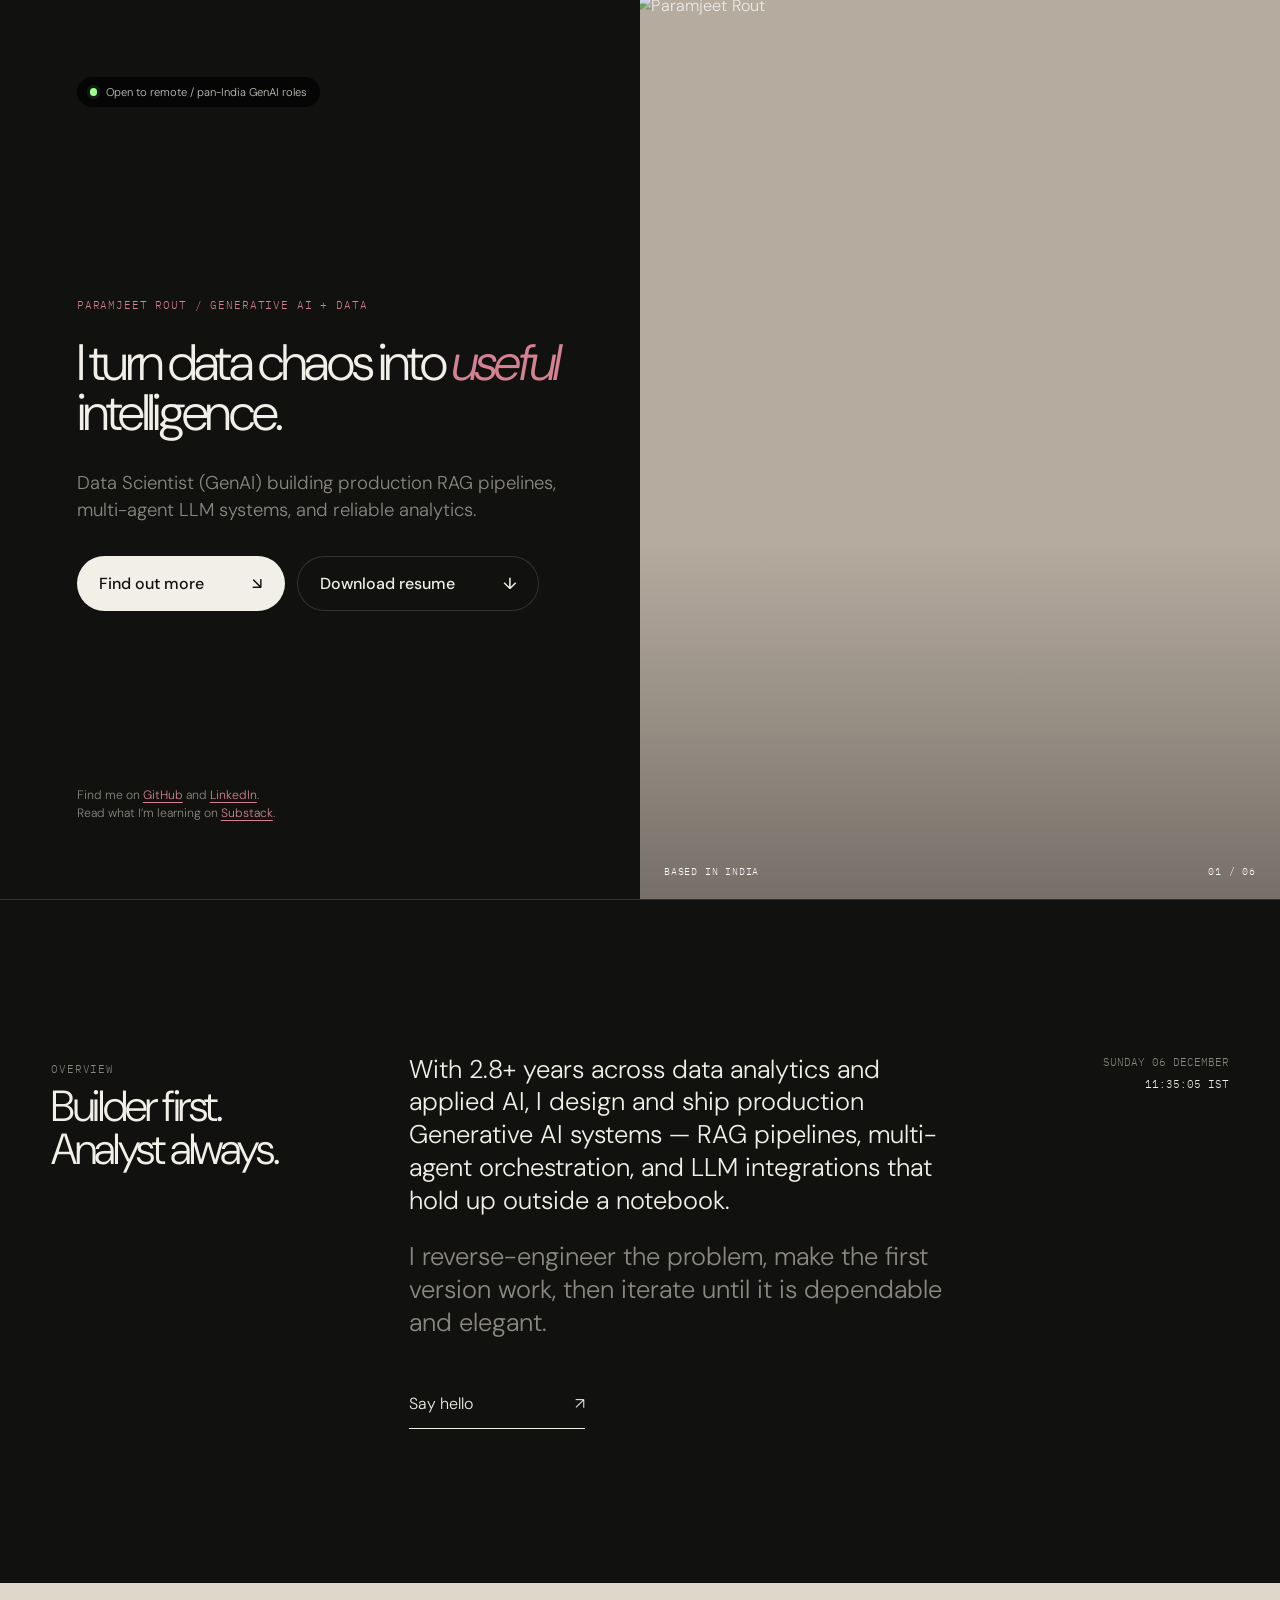
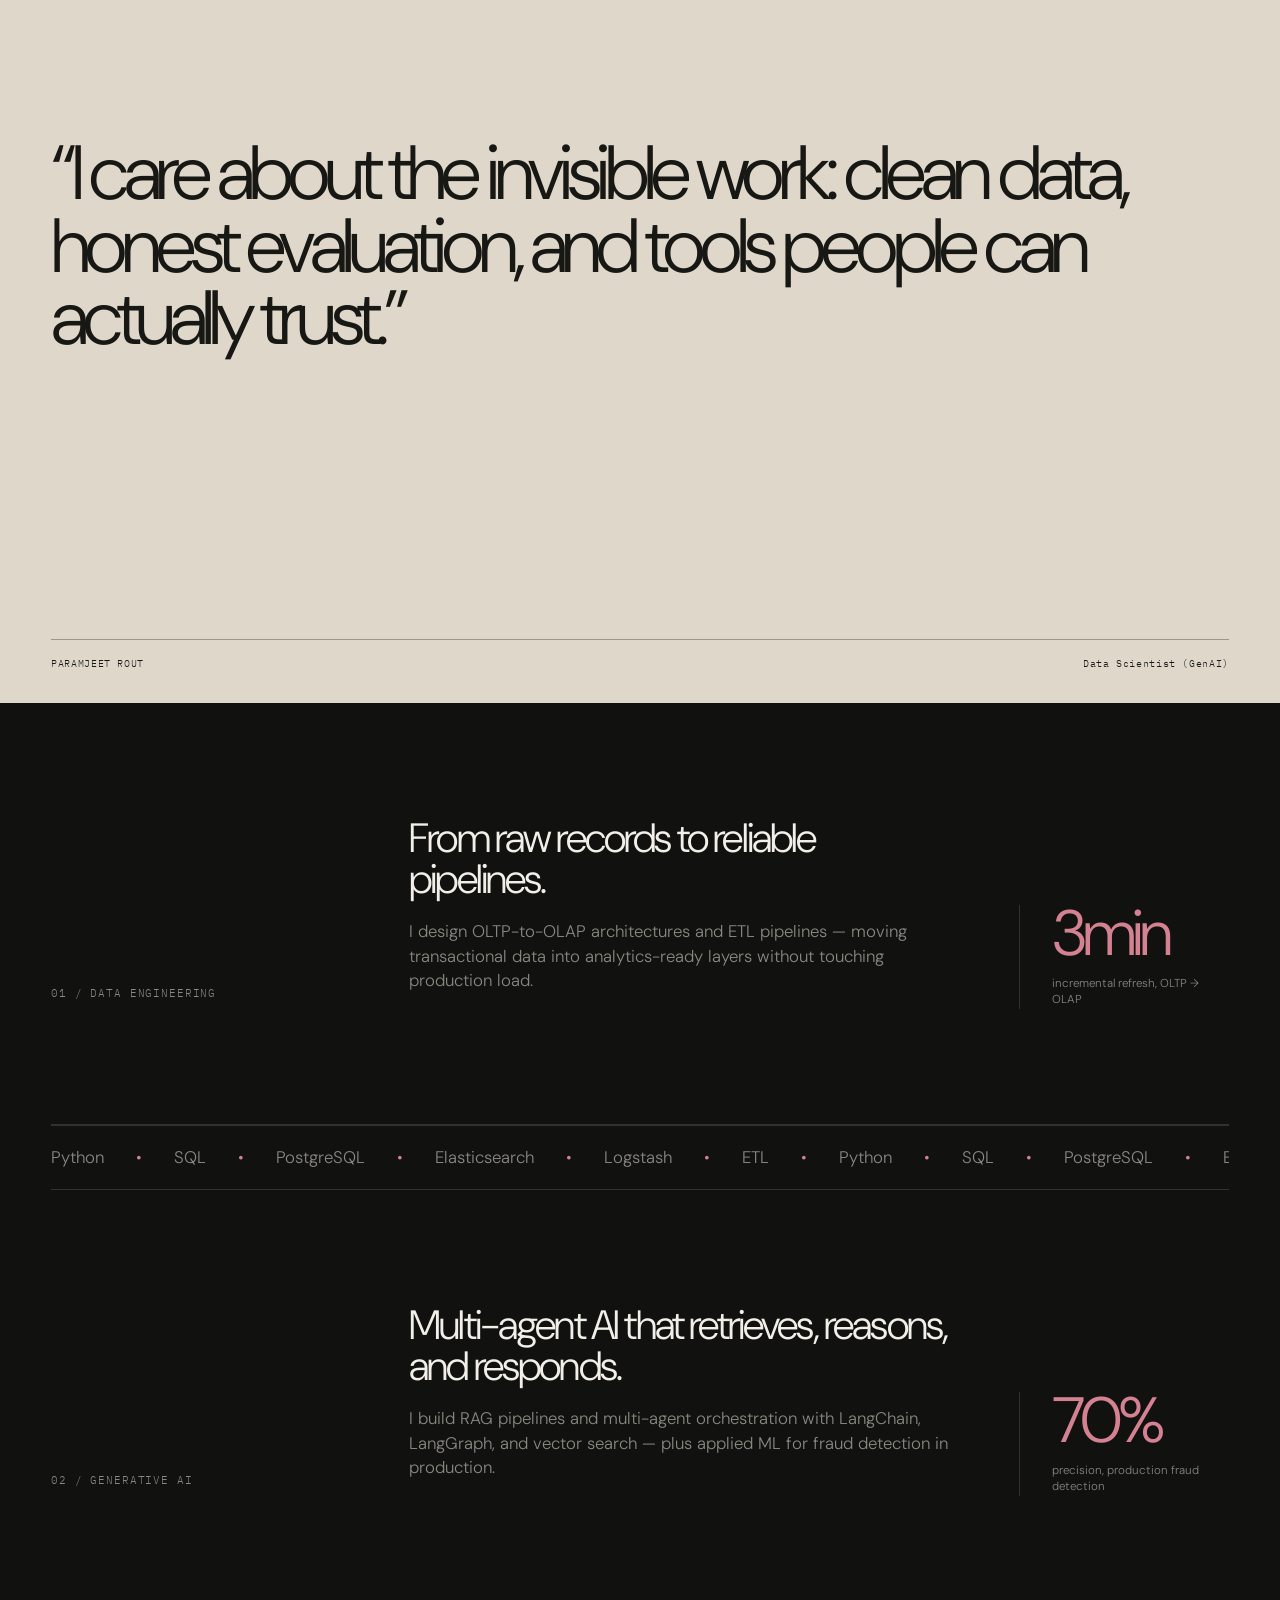
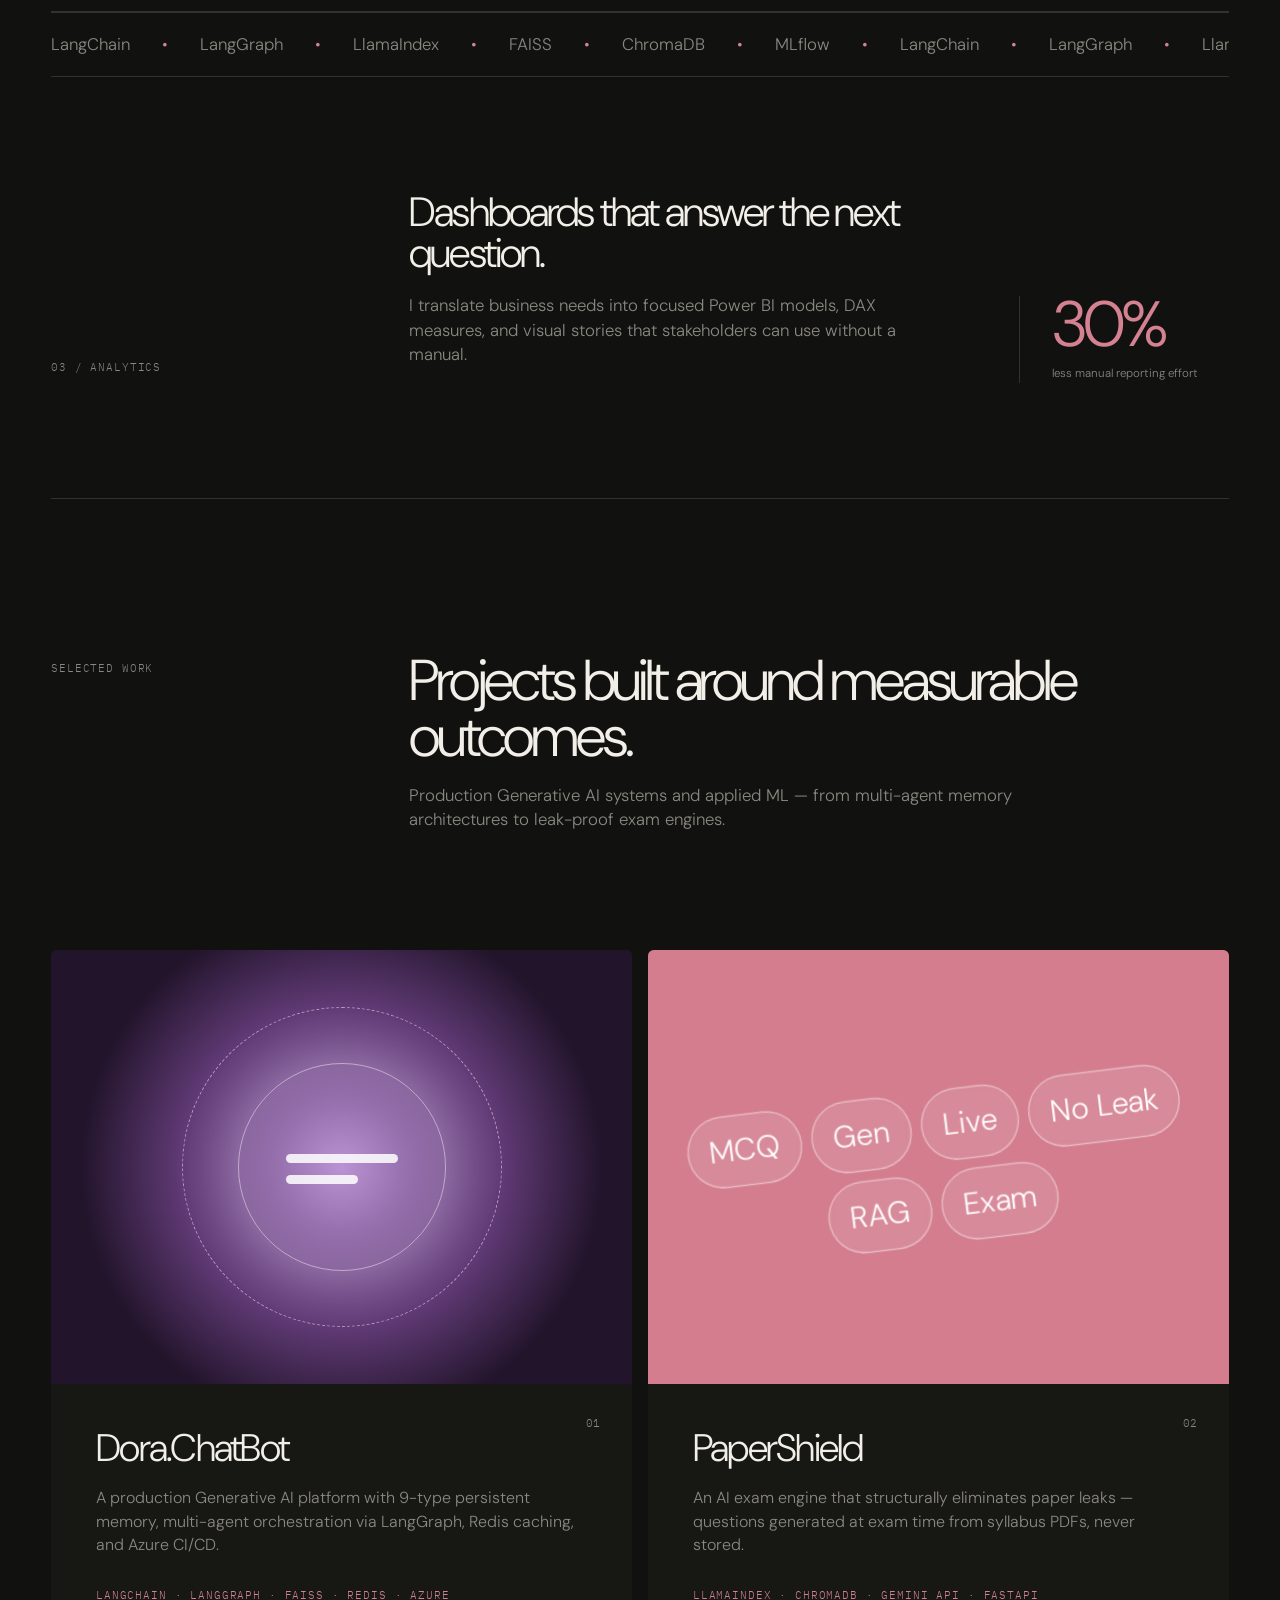
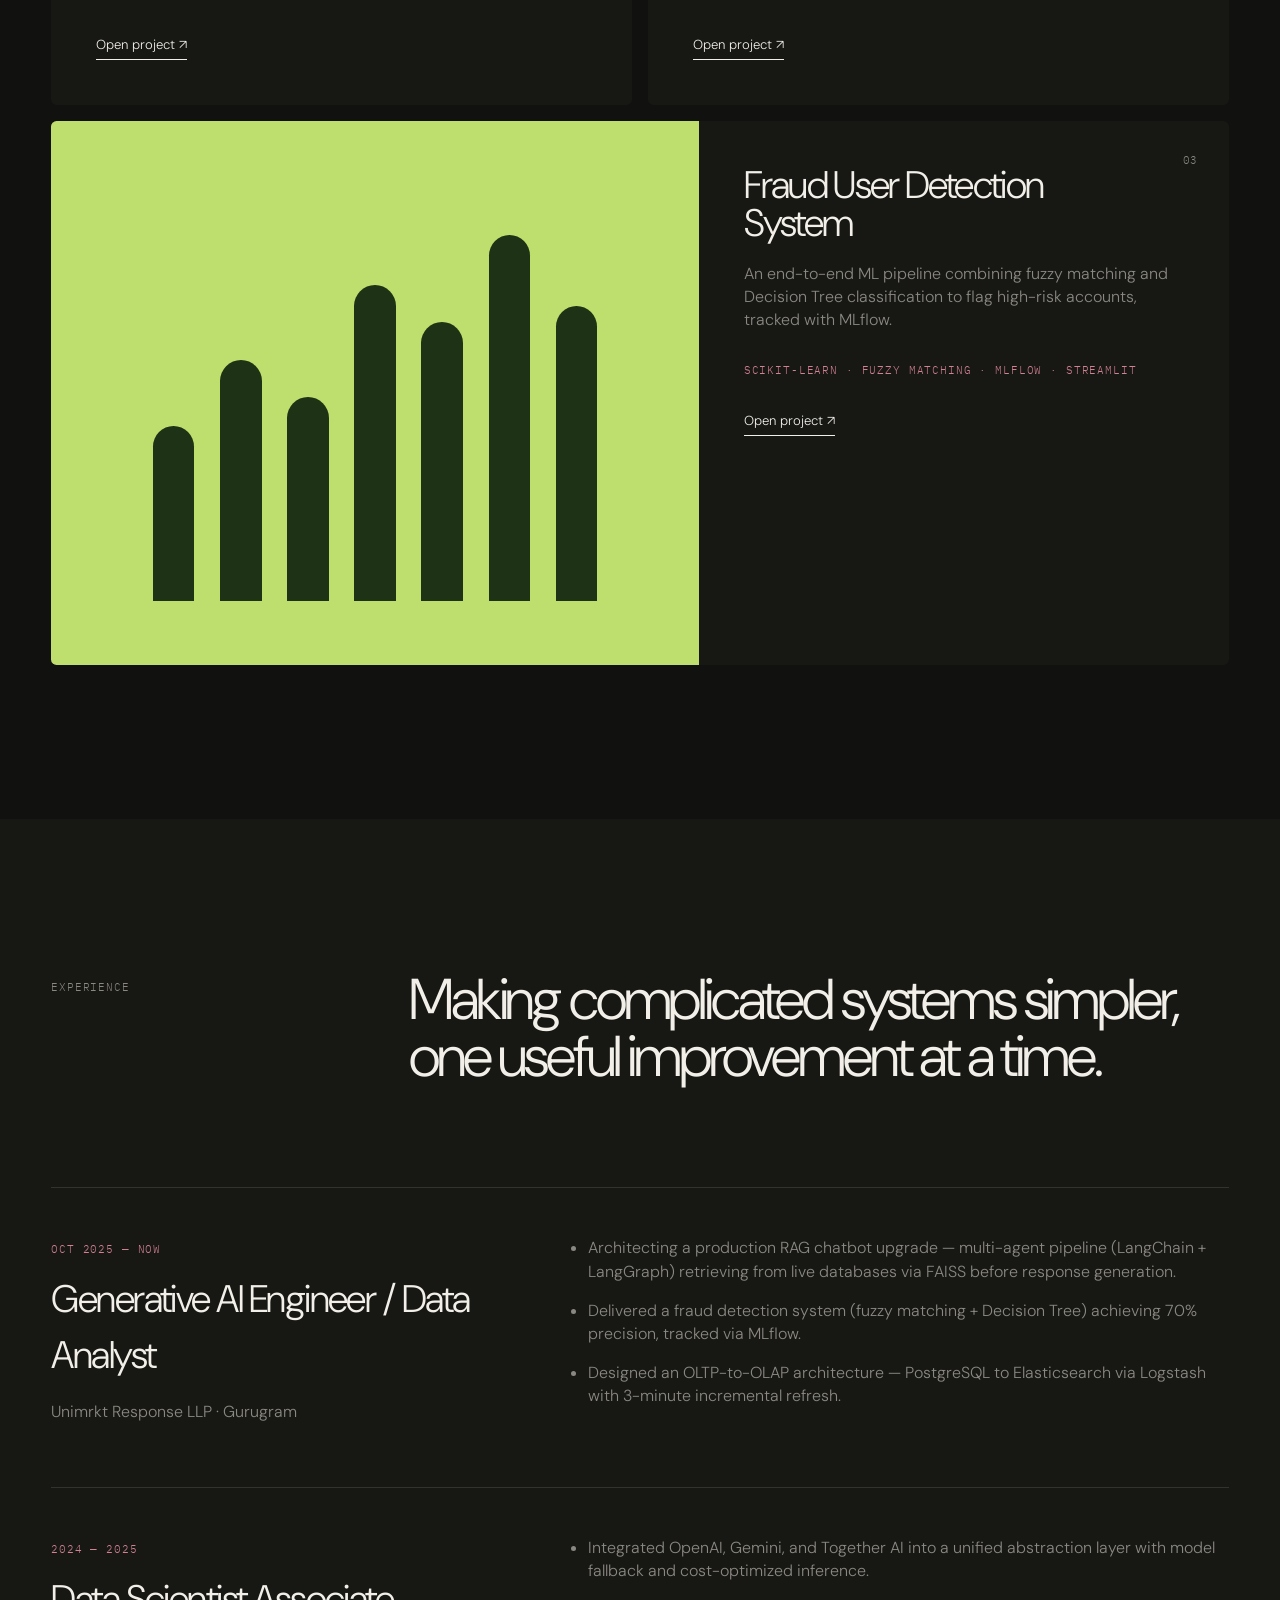
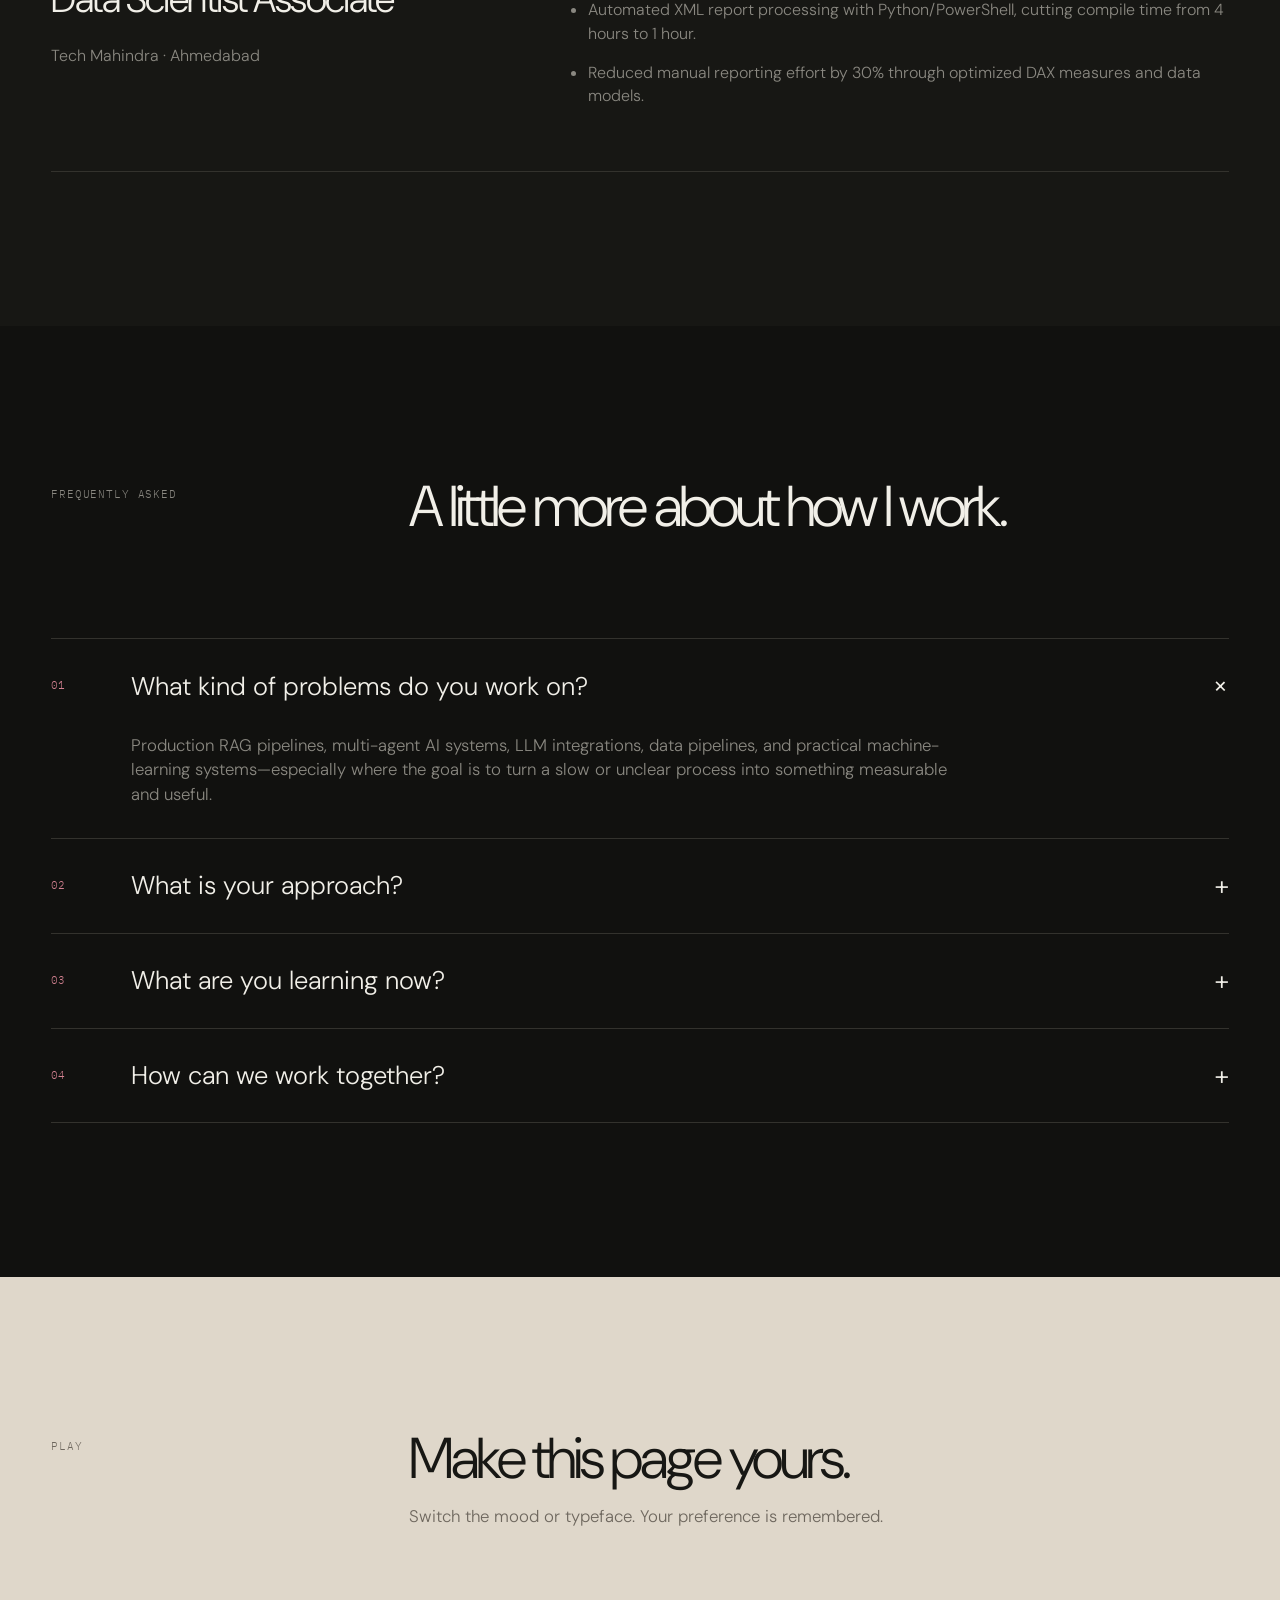
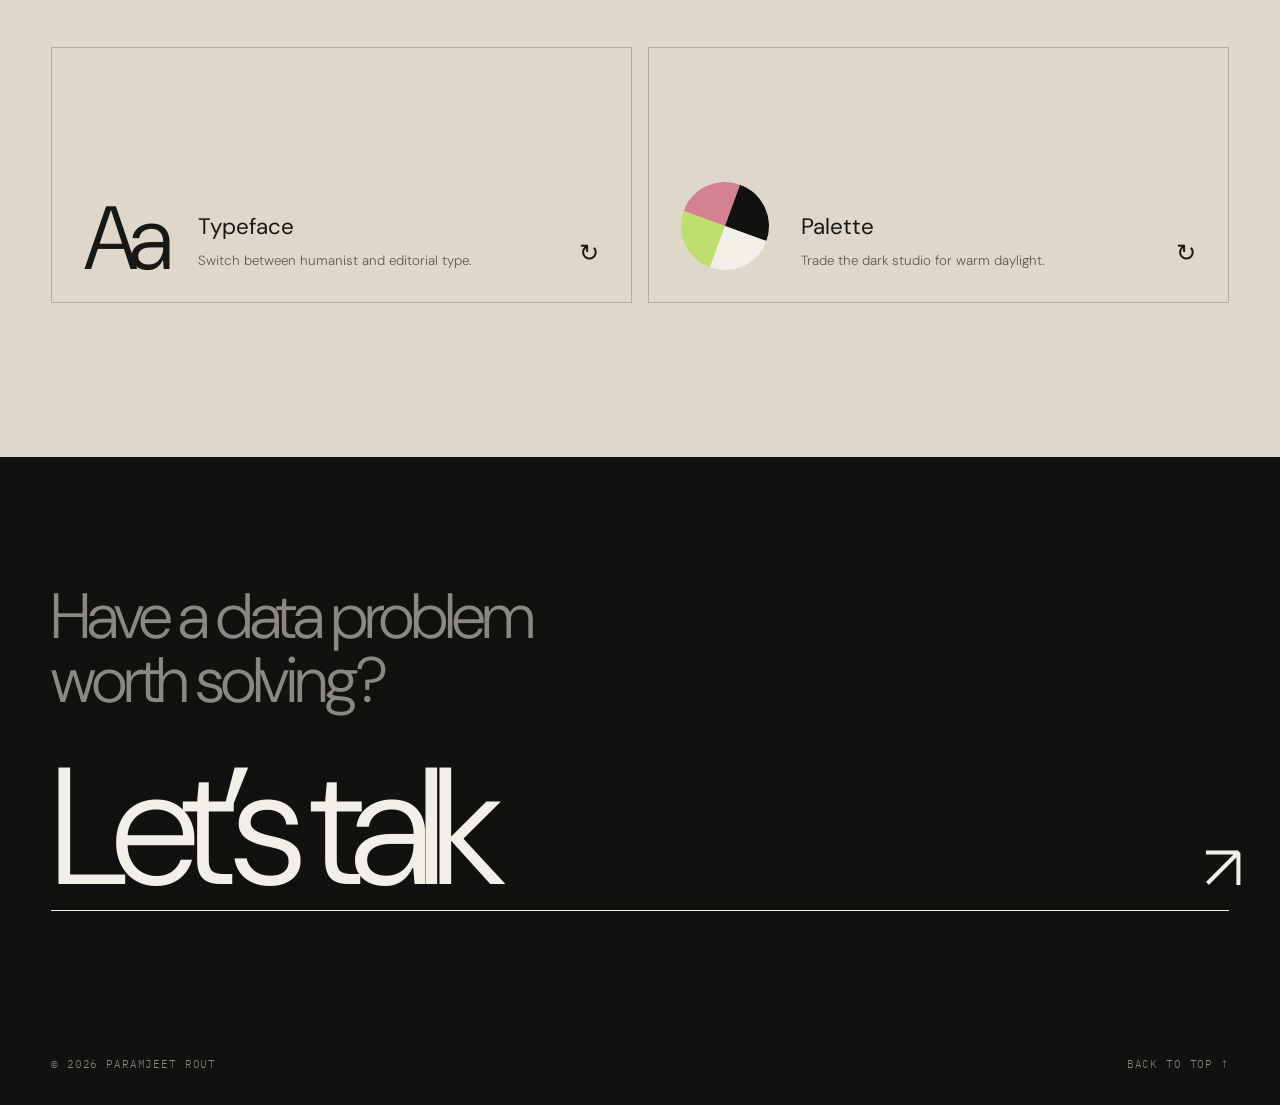
==== commit a2ee82a7: "Update index.html" ====
--- a/index.html
+++ b/index.html
@@ -40,7 +40,7 @@
         <p class="hero-intro">Data Scientist (GenAI) building production RAG pipelines, multi-agent LLM systems, and reliable analytics.</p>
         <div class="hero-actions">
           <a class="pill-button" href="#overview">Find out more <span aria-hidden="true">↘</span></a>
-          <a class="pill-button pill-button-secondary" href="Paramjeet_Rout_Resume.pdf" download>Download resume <span aria-hidden="true">↓</span></a>
+          <a class="pill-button pill-button-secondary" href="Paramjeet_rout(01).pdf" download>Download resume <span aria-hidden="true">↓</span></a>
         </div>
       </div>
 
